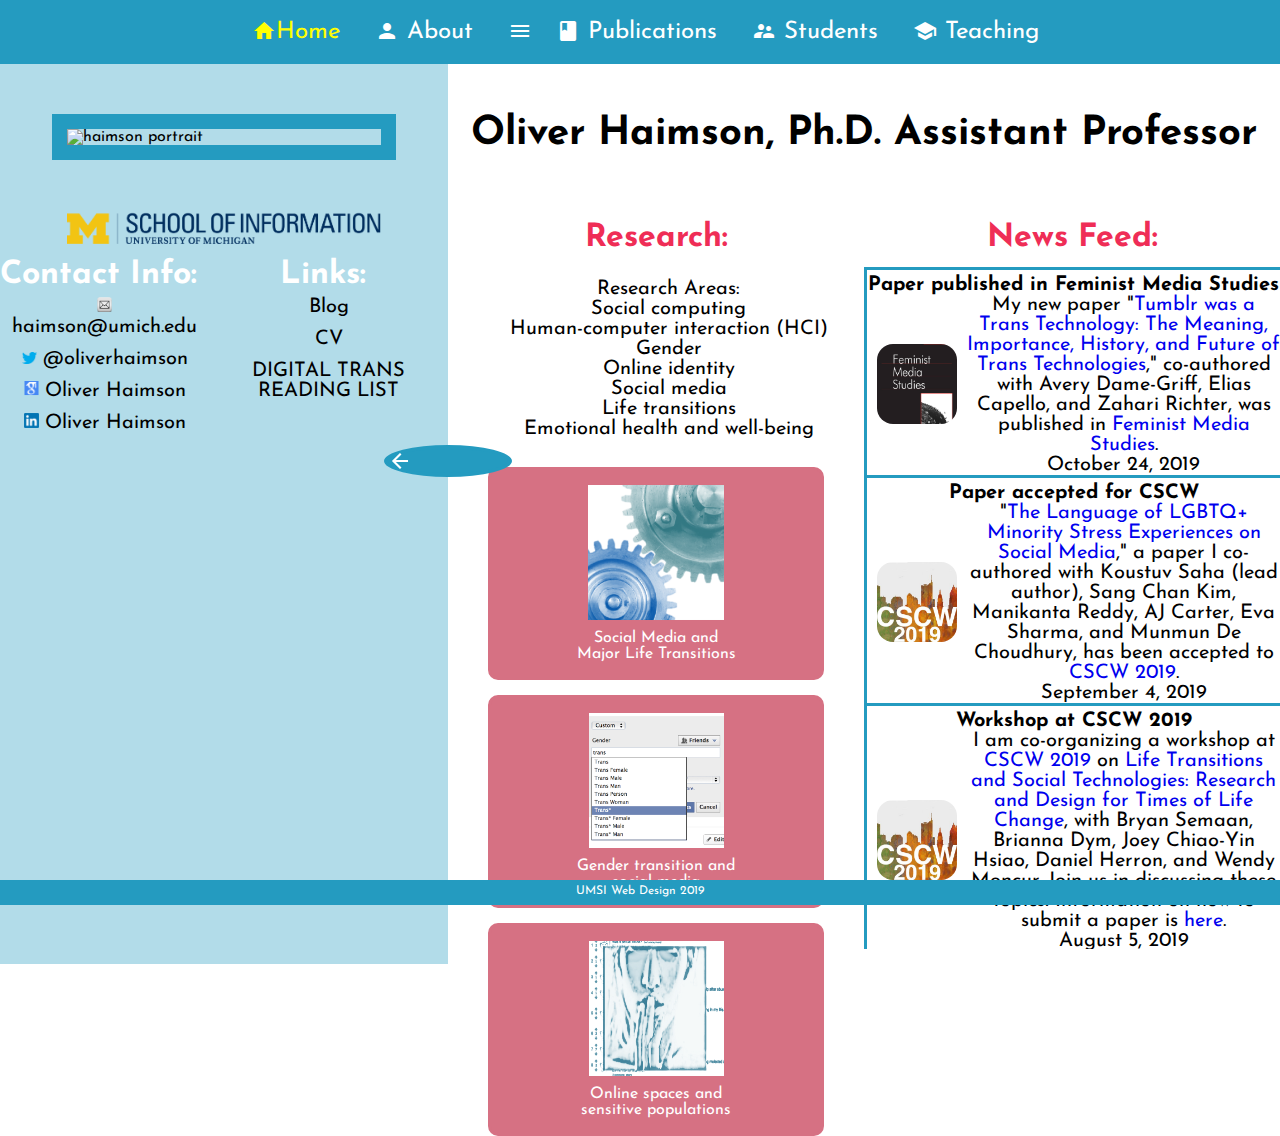
==== index.html @ fe62e7f4 "Added two pages" ====
<!DOCTYPE html>
<html lang="en" dir="ltr">
  <head>
    <meta charset="utf-8">
    <meta name="viewport" content="width=device-width, initial-scale=1.0">
    <link rel="stylesheet" type="text/css" href="css/html5reset.css">
	<link rel="stylesheet" type="text/css" href="css/style.css">
	<link rel="stylesheet" href="https://cdnjs.cloudflare.com/ajax/libs/font-awesome/4.7.0/css/font-awesome.min.css">
	<link href="https://fonts.googleapis.com/css?family=Josefin+Sans&display=swap" rel="stylesheet">
	<link href="https://fonts.googleapis.com/icon?family=Material+Icons" rel="stylesheet">
	<script src="https://ajax.googleapis.com/ajax/libs/jquery/3.4.1/jquery.min.js"></script>
	<script src="https://kit.fontawesome.com/a34c8d7423.js" crossorigin="anonymous"></script>

    <title>Oliver Haimson</title>
  </head>
  <body>
<header>
    <div class="skip"><a href="index.html">Skip to Main Content</a></div>
	
		
	<div class="nav" role="navigation" id="nav">
		<a href="#home" class="active">Oliver Haimson</a>	
		<div class="myLinks" id="links">
          <a id="navhome" href="index.html" style="color:yellow"><i class="material-icons">home</i>Home</a>
          <a id="navabout" href="about.html" ><i class="material-icons">person</i> About</a>
          <a id="navproj" href="publications.html" ><i class="material-icons">menu_book</i> Publications</a>
          <a id="navcont" href="students.html"><i class="material-icons">supervisor_account</i> Students</a>
		  <a id="navteach" href="teaching.html"><i class="material-icons">school</i> Teaching</a>
		</div>
		  <a href="javascript:void(0);" class="icon" onclick="myFunc()">
			<i class="fa fa-bars"></i>
		  </a>
	</div>
	</header>
	<div class="container">
	<a href="javascript:myFunction();"> <i id="arrow" class="material-icons">arrow_back_ios</i></a>
	<div id="side" class="side">
	
	<img   class="haimson" src="images/haimson.jpg" alt="haimson portrait">
	<img   class="umsi" src="images/SI.png" alt="UMSI logo">
	<div class="side-flex">
	<div class="links">
	<h2 class="h2-contact">Contact Info:</h2>
	<a href="mailto:haimson@umich.edu"><img alt="Oliver's Email Address"  src="images/email.png"> haimson@umich.edu</a>
	<a href="https://twitter.com/oliverhaimson"><img alt="Link to Oliver's Twitter Page"  src="images/twitter.png" > @oliverhaimson</a>
	<a href="https://scholar.google.com/citations?user=-5n02zEAAAAJ&hl=en&oi=ao"><img alt="Oliver's publications"  src="images/scholar.png"> Oliver Haimson</a>
	<a href="http://www.linkedin.com/pub/oliver-haimson/47/159/6ab"><img alt="Link to Oliver's Linkedin"  src="images/linkedin.png" > Oliver Haimson</a>
	</div>
	
	<div class="links">
	<h2 class="h2-contact">Links:</h2>
	<a href="https://medium.com/@haimson">Blog</a>
	<a href="http://oliverhaimson.com/PDFs/HaimsonCV.pdf">CV</a>
	<a href="http://oliverhaimson.com/digitaltrans.html">DIGITAL TRANS READING LIST</a>
	</div>
	</div>
	</div>
	
	<div id="main" class="main">
	<h1>Oliver Haimson, Ph.D. Assistant Professor</h1>
	<div class="flex-cont">
	<div class="research">
	<h2 class="rn">Research:</h2>
	<ul>
		<li>Research Areas: </li>
		<li>Social computing </li>
		<li>Human-computer interaction (HCI)</li>
		<li>Gender </li>
		<li>Online identity</li>
		<li>Social media</li>
		<li>Life transitions</li>
		<li>Emotional health and well-being</li>
	</ul>
	<a href="lifetransitions.html">
	<div class="ra-card">
	<p>Social Media and Major Life Transitions</p>
	<img alt="Transitions Machinery"  src="images/transitionmachinery.png">
	</div></a>
	<a href="trans.html">
	<div class="ra-card">
	<p>Gender transition and social media</p>
	<img alt="Gender Transition"  src="images/transthumb.png">
	</div></a>
	<a href="onlinespaces.html">
	<div class="ra-card">
	<p>Online spaces and sensitive populations</p>
	<img alt="Online spaces and sensitive populations"  src="images/onlinespacessensitivepopulations.png">
	</div></a>
	</div>
	<div class="news">
	<h2 class="rn">News Feed:</h2>
	<div class="newslist">
	
				<h4>Paper published in Feminist Media Studies</h4>
				<div class="textdiv">
				<table><tbody><tr><td ><a href="https://www.tandfonline.com/doi/full/10.1080/14680777.2019.1678505" target="_blank"><img alt="Tumblr Publication"  src="images/FMS.png" style="width:80px; margin-right:10px; margin-top:4px;"></a></td><td > 
				My new paper "<a href="https://www.tandfonline.com/doi/full/10.1080/14680777.2019.1678505" target="_blank">Tumblr was a Trans Technology: The Meaning, Importance, History, and Future of Trans Technologies</a>," 
				co-authored with Avery Dame-Griff, Elias Capello, and Zahari Richter, was published 
				in <a href="https://www.tandfonline.com/toc/rfms20/current" target="_blank">Feminist Media Studies</a>.	
				
				<div class="dateText">October 24, 2019</div> 
				</td></tr></tbody></table>
				</div>
				
				
				<h4>Paper accepted for CSCW</h4>
				<div class="textdiv">
				<table><tbody><tr><td ><a href="http://koustuv.com/papers/CSCW19_MinorityStress.pdf"><img alt="Minority Stress Publication"  src="images/CSCW19.jpg" style="width:80px; margin-right:10px; margin-top:4px;"></a></td><td > 
				"<a href="http://koustuv.com/papers/CSCW19_MinorityStress.pdf" target="blank">The Language of LGBTQ+ Minority Stress Experiences on Social Media</a>," 
				a paper I co-authored with Koustuv Saha (lead author), Sang Chan Kim, Manikanta Reddy, AJ Carter, 
				Eva Sharma, and Munmun De Choudhury, has been accepted to <a href="http://cscw.acm.org/2019/">
				CSCW 2019</a>.
				
				<div class="dateText">September 4, 2019</div> 
				</td></tr></tbody></table>
				</div>
				
				
				<h4>Workshop at CSCW 2019</h4>
				<div class="textdiv">
				<table><tbody><tr><td ><a href="https://www.socialtransitiontech.com/"><img alt="Social Transitions paper"  src="images/CSCW19.jpg" style="width:80px; margin-right:10px; margin-top:4px;"></a></td><td > 
				I am co-organizing a workshop at <a href="http://cscw.acm.org/2019/">
				CSCW 2019</a> on <a href="https://www.socialtransitiontech.com/">
				Life Transitions and Social Technologies: Research and Design for Times of Life Change</a>, with 
				Bryan Semaan, Brianna Dym, Joey Chiao-Yin Hsiao, Daniel Herron, and Wendy Moncur. Join us in discussing 
				these topics! Information on how to submit a paper is <a href="https://www.socialtransitiontech.com/" target="_blank">here</a>. 
				
				<div class="dateText">August 5, 2019</div> 
				</td></tr></tbody></table>
				</div>
				
				
				<h4>Article in Interactions Magazine</h4>
				<div class="textdiv">
				<table><tbody><tr><td ><a href="https://interactions.acm.org/archive/view/july-august-2019/how-to-do-better-with-gender-on-surveys" target="_blank"><img alt="alttext"  src="images/interactions.png" style="width:80px; margin-right:10px; margin-top:4px;"></a></td><td > 
				I have a forum article in the new issue of  
				<a href="https://interactions.acm.org/archive/toc/july-august-2019" target="_blank">ACM Interactions
				Magazine</a>, titled 
				"<a href="https://interactions.acm.org/archive/view/july-august-2019/how-to-do-better-with-gender-on-surveys" target="_blank">How
				to Do Better with Gender on Surveys: A Guide for HCI Researchers</a>," co-authored 
				with Katta Spiel (lead author) and Danielle Lottridge.
				
				<div class="dateText">July 9, 2019</div> 
				</td></tr></tbody></table>
				</div>
				
				
				<h4>Quoted in WIRED article</h4>
				<div class="textdiv">
				<table><tbody><tr><td ><a href="https://www.wired.com/story/lgbtq-mental-health-digital-outreach/" target="_blank"><img alt="Mental Health Digital Outreach"  src="images/WIRED.png" style="width:80px; margin-right:10px; margin-top:4px;"></a></td><td >
				I was recently quoted in WIRED's story "<a href="https://www.wired.com/story/lgbtq-mental-health-digital-outreach/" target="_blank">LGBTQ+ Youth Prefer to Seek Mental Health Help Digitally</a>" by
				Emily Dreyfuss.
				
				<div class="dateText">June 29, 2019</div> 
				</td></tr></tbody></table>
				</div>
				
				
				<h4>Essay on pronoun sharing and disclosure</h4>
				<div class="textdiv">
				<table><tbody><tr><td ><a href="https://medium.com/national-center-for-institutional-diversity/making-space-for-them-her-him-and-prefer-not-to-disclose-in-group-settings-why-1deb8c3d6b86" target="_blank"><img alt="alttext"  src="images/NCID.jpg" style="width:80px; margin-right:10px; margin-top:4px;"></a></td><td >
				Lee Airton and I wrote an essay
				titled "<a href="https://medium.com/national-center-for-institutional-diversity/making-space-for-them-her-him-and-prefer-not-to-disclose-in-group-settings-why-1deb8c3d6b86" target="_blank">Making 
				Space for Them, Her, Him, and ‘Prefer not to Disclose’ in Group Settings: Why 
				Pronoun-Sharing is Important but Must Remain Optional</a>"
				for the <a href="https://lsa.umich.edu/ncid" target="_blank">National Center for Institutional Diversity (NCID)</a>'s <a href="https://medium.com/national-center-for-institutional-diversity/nonbinary-identities-and-individuals-in-research-community-and-the-academy-e2b8a3f23684" target="_blank">blog 
				series on Nonbinary Identities and Individuals in Research, Community, and the Academy</a>.
				
				<div class="dateText">June 29, 2019</div> 
				</td></tr></tbody></table>
				</div>
				
				
				<h4>HCI Guidelines for Gender Equity and Inclusivity now online</h4>
				<div class="textdiv">
				<table><tbody><tr><td ><a href="https://www.morgan-klaus.com/sigchi-gender-guidelines" target="_blank"><img alt="Morgan Klaus website"  src="images/guidelines.png" style="width:80px; margin-right:10px; margin-top:4px;"></a></td><td > 
				I was part of a team of researchers, led by Morgan Klaus Scheuerman, 
				who recently released a set of <a href="https://www.morgan-klaus.com/sigchi-gender-guidelines" target="_blank">HCI 
				Guidelines for Gender Equity and Inclusivity</a>. We hope that this will be a helpful
				tool for researchers and writers who want to be respectful and inclusive about gender,
				but don't know how.
				
				<div class="dateText">June 3, 2019</div> 
				</td></tr></tbody></table>
				</div>
				
				
				<h4>Paper accepted for JAMIA</h4>
				<div class="textdiv">
				<table><tbody><tr><td ><a href="https://academic.oup.com/jamia/article-abstract/26/8-9/749/5497782" target="_blank"><img alt="Mapping Gender Transition Paper"  src="images/JAMIA.png" style="width:80px; margin-right:10px; margin-top:4px;"></a></td><td > 
				I'm very excited that my paper "<a href="https://academic.oup.com/jamia/article-abstract/26/8-9/749/5497782" target="_blank">Mapping Gender Transition Sentiment Patterns via 
				Social Media Data: Toward Decreasing Transgender Mental Health Disparities</a>" was 
				accepted for publication in the <a href="https://academic.oup.com/jamia" target="_blank">Journal of the American Medical Informatics Association (JAMIA)</a>,
				as part of the forthcoming special issue on "Health Informatics and Health Equity:
				Improving Our Reach and Impact."	
				
				<div class="dateText">April 19, 2019</div> 
				</td></tr></tbody></table>
				</div>
				
				
				<h4>Grant funding received from Institute for Research on Women &amp; Gender</h4>
				<div class="textdiv">
				<table><tbody><tr><td ><img alt="IRWG Michigan logo"  src="images/IRWG.jpg" style="width:80px; margin-right:10px; margin-top:4px;"></td><td >
				I received an <a href="https://irwg.umich.edu/" target="_blank">Institute for Research on Women and Gender</a>
				Transgender Health and Empowerment Seed Grant for my proposal 
				"Researching and Improving New Online Spaces to Support Transgender Wellbeing." This research will be
				conducted with community partner Briar Baron and trans time.
				
				<div class="dateText">April 19, 2019</div> 
				</td></tr></tbody></table>
				</div>
				
				
				<h4>Work-in-progress paper accepted for DIS</h4>
				<div class="textdiv">
				<table><tbody><tr><td ><img alt="DIS19 logo"  src="images/DIS19.png" style="width:80px; margin-right:10px; margin-top:4px;"></td><td > 
				"<a href="https://dl.acm.org/citation.cfm?id=3323898" target="_blank">Designing Technology to Support Safety for Transgender Women &amp; Non-Binary People of Color</a>," a work-in-progress paper 
				I co-authored with Denny Starks (lead author) and Tawanna Dillahunt, has been 
				accepted for <a href="https://dis2019.com/" target="_blank">DIS 2019</a>.
				
				<div class="dateText">April 19, 2019</div> 
				</td></tr></tbody></table>
				</div>
				
				
				<h4>Grant funding received from National Center for Institutional Diversity</h4>
				<div class="textdiv">
				<table><tbody><tr><td ><img alt="NCID Michiga logo"  src="images/NCID.jpg" style="width:80px; margin-right:10px; margin-top:4px;"></td><td >
				I received a <a href="https://lsa.umich.edu/ncid" target="_blank">National Center for Institutional Diversity</a>
				Grant to Support Research and Scholarship for Social Change for my proposal 
				"Major Life Events and Social Media in Contemporary Society: 
				Understanding Social Readjustment for Marginalized Populations." This research will be
				conducted with co-PI Nicole Ellison and undergraduate research assistants AJ Carter, 
				Shanley Corvite, Alexxus Lige, and Brookelyn Wheeler.
				
				<div class="dateText">March 7, 2019</div> 
				</td></tr></tbody></table>
				</div>
				
				
				<h4>TOCHI paper will be presented at CHI 2019</h4>
				<div class="textdiv">
				<table><tbody><tr><td ><img alt="CHI19 logo"  src="images/CHI19.png" style="width:80px; margin-right:10px; margin-top:4px;"></td><td > 
				"<a href="https://dl.acm.org/citation.cfm?id=3234942" target="blank">Social Support, Reciprocity, and Anonymity in Responses to Sexual Abuse Disclosures 
				on Social Media</a>," a <a href="https://tochi.acm.org/" target="_blank">TOCHI</a>
				paper I co-authored with Nazanin Andalibi (lead author), Munmun De
				Choudhury, and Andrea Forte, will be presented at <a href="https://chi2019.acm.org/" target="_blank">CHI 2019</a>
				by Nazanin Andalibi.
				
				<div class="dateText">March 7, 2019</div> 
				</td></tr></tbody></table>
				</div>
				
				
				<h4>Workshop paper accepted for CHI 2019</h4>
				<div class="textdiv">
				<table><tbody><tr><td ><img alt="CHI19 logo"  src="images/CHI19.png" style="width:80px; margin-right:10px; margin-top:4px;"></td><td > 
				My workshop paper titled "Gender Inclusivity at SIGCHI" has been accepted for the 
				<a href="https://chinclusive.glitch.me/" target="_blank">CHInclusion workshop</a> at 
				<a href="https://chi2019.acm.org/" target="_blank">CHI 2019</a>.
				
				<div class="dateText">March 7, 2019</div> 
				</td></tr></tbody></table>
				</div>
				
				
				<h4>Accepted tenure track position at University of Michigan!</h4>
				<div class="textdiv">
				<table><tbody><tr><td ><a href="images/defense.jpg" target="_blank"><img alt="University of Michigan logo"  src="images/UM.png" style="width:80px; margin-right:10px; margin-top:4px;"></a></td><td > 
				I am excited to be remaining at <a href="https://www.si.umich.edu/" target="_blank">University of Michigan 
				School of Information</a> and will be starting as a tenure-track Assistant Professor
				in September 2019!
				
				<div class="dateText">February 21, 2019</div> 
				</td></tr></tbody></table>
				</div>
				
				
				<h4>ICA panel accepted</h4>
				<div class="textdiv">
				<table><tbody><tr><td ><img alt="Washington ICA"  src="images/ICA.png" style="width:80px; margin-right:10px; margin-top:4px;"></td><td > 
				I will be presenting a paper called "Challenging 'Getting Better' Media Narratives 
				with Intersectional Transgender Lived Experiences" as part of an accepted panel at 
				the <a href="https://www.icahdq.org/page/2019Conference" target="_blank">2019
				International Communication Association (ICA) Conference</a> called “Rethinking (and 
				Retheorizing) Transgender Media Representation,” organized by Thomas J Billard. 
				
				<div class="dateText">February 21, 2019</div> 
				</td></tr></tbody></table>
				</div>
				
				
				<h4>Short paper published in ASIST Proceedings</h4>
				<div class="textdiv">
				<table><tbody><tr><td ><img alt="ASIST logo"  src="images/ASIST.png" style="width:80px; margin-right:10px; margin-top:4px;"></td><td > 
				"<a href="https://onlinelibrary.wiley.com/doi/abs/10.1002/pra2.2018.14505501133" target="blank">Helpful Information 
				to Whom? An Intersectional Critique of the ‘It Gets Better Project'</a>," a short paper 
				I co-authored with Blake Hawkins (lead author) and Nazanin Andalibi, has been 
				published in <a href="https://onlinelibrary.wiley.com/journal/23739231" target="_blank">Proceedings of the 
				Association for Information Science and Technology (ASIST)</a>.
				
				<div class="dateText">February 21, 2019</div> 
				</td></tr></tbody></table>
				</div>
				
				
				<h4>Grant funding received from University of Michigan's M-Cubed Program</h4>
				<div class="textdiv">
				<table><tbody><tr><td ><img alt="Mcubed logo"  src="images/mcubed.png" style="width:80px; margin-right:10px; margin-top:4px;"></td><td >
				Along with collaborators <a href="https://shannakattari.wordpress.com/" target="_blank">Shanna Kattari</a>
				from UM's School of Social Work and <a href="https://sph.umich.edu/faculty-profiles/gamarel-kristi.html" target="_blank">Kristi Gamarel</a>
				from UM's School of Public Health, I received a research grant from U-M's <a href="https://mcubed.umich.edu/" target="_blank">M-Cubed</a>
				program for the project "Paging Dr. YouTube: Exploring How Trans/Nonbinary 
				Individuals Use Technology &amp; Social Media to Access Trans Health Information."
				
				<div class="dateText">December 9, 2018</div> 
				</td></tr></tbody></table>
				</div>
				
				
				<h4>Research featured in Atlantic article</h4>
				<div class="textdiv">
				<table><tbody><tr><td ><img alt="Atlantic logo"  src="images/atlantic.png" style="width:80px; margin-right:10px; margin-top:4px;"></td><td >
				My research was recently featured in The Atlantic's story "<a href="https://www.theatlantic.com/technology/archive/2018/12/tumblr-adult-content-porn/577471/" target="_blank">What 
				Tumblr's Porn Ban Really Means</a>" by Steven W. Thrasher.
				
				<div class="dateText">December 7, 2018</div> 
				</td></tr></tbody></table>
				</div>
				
				
				<h4>CSCW 2018 Best Paper Honorable Mention!</h4>
				<div class="textdiv">
				<table><tbody><tr><td ><img alt="CSCW 2018 logo"  src="images/CSCW18.jpg" style="width:80px; margin-right:10px; margin-top:4px;"></td><td >
				My paper "<a href="PDFs/HaimsonSocialTransitionMachinery.pdf" target="_blank">Social Media
				as Social Transition Machinery</a>" received a 
				Best Paper Honorable Mention award at 
				<a href="http://cscw.acm.org/2018/" target="_blank">CSCW 2018</a>! 
				
				<div class="dateText">October 12, 2018</div> 
				</td></tr></tbody></table>
				</div>
				
				
				<h4>Quoted in Mashable article</h4>
				<div class="textdiv">
				<table><tbody><tr><td ><img alt="Mashable logo"  src="images/mashable.jpg" style="width:80px; margin-right:10px; margin-top:4px;"></td><td >
				I was recently quoted in Mashable's story "<a href="https://mashable.com/2018/08/23/google-lgbtq-community-allies-help/#x11MMfQ62mq3" target="_blank">Asking 
				people to Google their questions about the LGBTQ community is appealing — but risky</a>" by
				Heather Dockray.
				
				<div class="dateText">August 27, 2018</div> 
				</td></tr></tbody></table>
				</div>
				
				
				<h4>Paper accepted for CSCW</h4>
				<div class="textdiv">
				<table><tbody><tr><td ><img alt="CSCW 18 logo"  src="images/CSCW18.jpg" style="width:80px; margin-right:10px; margin-top:4px;"></td><td > 
				I'm very excited that my first paper from my dissertation research, and my first
				solo-authored paper, was accepted for <a href="http://cscw.acm.org/2018/" target="_blank">CSCW 2018</a>! 
				The paper is titled "<a href="PDFs/HaimsonSocialTransitionMachinery.pdf" target="_blank">Social Media
				as Social Transition Machinery</a>." 
				Looking forward to sharing this work with everyone at the conference in November!
				
				<div class="dateText">August 13, 2018</div> 
				</td></tr></tbody></table>
				</div>
				
				
				<h4>Paper accepted for TOCHI</h4>
				<div class="textdiv">
				<table><tbody><tr><td ><img alt="alttext"  src="images/tochi.jpeg" style="width:80px; margin-right:10px; margin-top:4px;"></td><td > 
				"<a href="https://dl.acm.org/citation.cfm?id=3234942" target="blank">Social Support, Reciprocity, and Anonymity in Responses to Sexual Abuse Disclosures 
				on Social Media</a>," a paper I co-authored with Nazanin Andalibi (lead author), Munmun De
				Choudhury, and Andrea Forte, has been accepted to <a href="https://tochi.acm.org/" target="_blank">ACM 
				Transactions on Computer-Human Interaction (TOCHI)</a>!
				
				<div class="dateText">July 5, 2018</div> 
				</td></tr></tbody></table>
				</div>
				
				
				<h4>Piece published in First Monday</h4>
				<div class="textdiv">
				<table><tbody><tr><td ><img alt="colorful Q image"  src="images/QIS.jpeg" style="width:80px; margin-right:10px; margin-top:4px;"></td><td > 
				My piece "Trans identity and digital spaces" is published as part of 
				"<a href="http://firstmonday.org/ojs/index.php/fm/article/view/9255/7458" target="_blank">A
				conversation: Queer digital media resources and research</a>," along with Mia Fischer,
				Carmen Rios, Adrienne Shaw, Mitali Thakor, Jen Jack Gieseking, and Daniel Cockayne. 		
				This is part of the First Monday <a href="http://firstmonday.org/ojs/index.php/fm/issue/view/602/showToc" target="_blank">special 
				issue on Queer Internet Studies</a>. Thanks so much to Jen Jack Gieseking, Jessa 
				Lingel, and Daniel Cockayne for their hard work putting this together!
				
				<div class="dateText">July 5, 2018</div> 
				</td></tr></tbody></table>
				</div>
				
				
				<h4>Joining University of Michigan!</h4>
				<div class="textdiv">
				<table><tbody><tr><td ><a href="images/defense.jpg" target="_blank"><img alt="U of M logo"  src="images/UM.png" style="width:80px; margin-right:10px; margin-top:4px;"></a></td><td > 
				I am excited to announce that I will be joining <a href="https://www.si.umich.edu/" target="_blank">University of Michigan's 
				School of Information</a> in Fall 2018 as a President's Postdoctoral Fellow! I'm very 
				much looking forward to being part of the amazing community of researchers at UMSI
				and starting this next phase of my academic career.  
				
				<div class="dateText">April 20, 2018</div> 
				</td></tr></tbody></table>
				</div>
				
				
				<h4>Dissertation defense!</h4>
				<div class="textdiv">
				<table><tbody><tr><td ><a href="images/defense.jpg" target="_blank"><img alt="Defense team of 4"  src="images/defense.jpg" style="width:80px; margin-right:10px; margin-top:4px;"></a></td><td > 
				I successfully defended my dissertation "<a href="https://escholarship.org/uc/item/19c235q0" target="_blank">The Social Complexities of Transgender 
				Identity Disclosure on Social Media</a>" on February 22, and have now completed my PhD! 
				Many thanks to my committee members - Gillian Hayes, Gloria Mark, Andrea Forte, and Bonnie Ruberg -
				for all of their support and feedback throughout the years. 
				
				<div class="dateText">February 27, 2018</div> 
				</td></tr></tbody></table>
				</div>
				
				
				<h4>Workshop papers accepted for CHI 2018</h4>
				<div class="textdiv">
				<table><tbody><tr><td ><img alt="CHI 2018 logo"  src="images/CHI18.png" style="width:80px; margin-right:10px; margin-top:4px;"></td><td > 
				I have two workshop papers accepted for <a href="https://chi2018.acm.org/" target="_blank">CHI 2018</a>,
				both led by <a href="https://blakehawkins.org" target="_blank">Blake Hawkins</a>: 
				"<a href="http://mentalhealth.media.mit.edu/wp-content/uploads/sites/46/2018/04/CMH2018_paper_32.pdf" target="_blank">It Gets Better, But it Takes More Than a YouTube Video: Reconsidering Online Mental Health Campaigns</a>," 
				co-authored with Nazanin Andalibi, has been accepted for the 
				<a href="http://mentalhealth.media.mit.edu/" target="_blank">CHI 2018 Symposium on Computing and Mental Health</a>,
				and "Creating Online Places of Care: The Experiences of Transgender People Using
				Tumblr to Maintain Positive Mental Health" has been accepted for the 
				<a href="https://d4sw.wordpress.com/" target="_blank">CHI 2018 Design for Sexual Wellbeing</a>
				workshop. 
				
				<div class="dateText">February 27, 2018</div> 
				</td></tr></tbody></table>
				</div>
				
				
				<h4>James Harvey Scholar Award</h4>
				<div class="textdiv">
				<table><tbody><tr><td ><img alt="UCI logo"  src="images/UCI.jpeg" style="width:80px; margin-right:10px; margin-top:4px;"></td><td >
				I am extremely honored to receive the 2018 James Harvey Scholar Award, for graduate
				research on LGBTQ topics!
				
				<div class="dateText">January 19, 2018</div> 
				</td></tr></tbody></table>
				</div>
				
				
				<h4><a href="digitaltrans.html" target="_blank">Digital trans reading list!</a></h4>
				<div class="textdiv">
				<table><tbody><tr><td ><img alt="Machinery logo"  src="images/transitionmachinery.png" style="width:80px; margin-right:10px; margin-top:4px;"></td><td > 
				In the past few years as I’ve been working on my PhD research about gender transition 
				and social media, I have compiled a list of all of the published research I have 
				come across about transgender people and digital technology, digital and social media, 
				and the Internet. <a href="digitaltrans.html" target="_blank">The list is available here</a> 
				and is sortable by author, year, title, item type, or publication venue. I wanted to 
				share my list so that it can be a resource for scholars who are also studying these 
				topics, or who may want to start doing research in this area!
				
				<div class="dateText">January 2, 2018</div> 
				</td></tr></tbody></table>
				</div>
				
				
				<h4>Feature article in XRDS Magazine</h4>
				<div class="textdiv">
				<table><tbody><tr><td ><img alt="alttext"  src="images/xrds.png" style="width:80px; margin-right:10px; margin-top:4px;"></td><td > 
				I have a feature article in the new issue of  
				<a href="http://xrds.acm.org/current-issue.cfm" target="_blank">XRDS: 
				Crossroads, The ACM Magazine for Students</a>, titled 
				"<a href="https://dl.acm.org/citation.cfm?id=3155118&amp;CFID=1020345247&amp;CFTOKEN=45872218" target="_blank">Digital
				and Physical Barriers to Changing Identities</a>."
				
				<div class="dateText">January 2, 2018</div> 
				</td></tr></tbody></table>
				</div>
				
				
				<h4>Paper accepted for Gender &amp; IT 2018</h4>
				<div class="textdiv">
				<table><tbody><tr><td ><img alt="Logo with two red hands"  src="images/GenderIT.png" style="width:80px; margin-right:10px; margin-top:4px;"></td><td > 
				A paper I co-authored with Blake Hawkins is accepted 
				for <a href="http://www.gender-wissen-informatik.com/Conference" target="_blank">Gender &amp; IT 2018</a>, titled 
				"<a href="http://delivery.acm.org/10.1145/3200000/3196853/p75-hawkins.pdf" target="_blank">Building an Online Community of Care: Tumblr Use by Transgender Individuals</a>." 
				
				<div class="dateText">January 2, 2018</div> 
				</td></tr></tbody></table>
				</div>
				
				
				<h4>Paper accepted for CHI 2018</h4>
				<div class="textdiv">
				<table><tbody><tr><td ><img alt="CHI 2018 logo"  src="images/CHI18.png" style="width:80px; margin-right:10px; margin-top:4px;"></td><td > 
				A paper I co-authored with collaborators from Yahoo! and Princeton is accepted 
				for <a href="https://chi2018.acm.org/" target="_blank">CHI 2018</a>, titled 
				"<a href="/PDFs/JaroszewskiGenderfluidOrAttack.pdf" target="_blank">'Genderfluid'
				or 'Attack Helicopter': Responsible HCI Research Practice with Non-Binary Gender Variation 
				in Online Communities.</a>" The paper is led by Samantha Jaroszewski and co-authored with Danielle 
				Lottridge and Katie Quehl.
				
				<div class="dateText">December 15, 2017</div> 
				</td></tr></tbody></table>
				</div>
				
				
				<h4>Paper published in TACCESS</h4>
				<div class="textdiv">
				<table><tbody><tr><td ><img alt="ACM Transitions logo"  src="images/TACCESS.png" style="width:80px; margin-right:10px; margin-top:4px;"></td><td > 
				I collaborated on a paper with Mark Baldwin, Gillian Hayes, Jennifer Mankoff, and 
				Scott Hudson, titled "<a href="http://dl.acm.org/citation.cfm?id=3075222" target="_blank">The Tangible Desktop: A Multimodal Approach to Nonvisual
				Computing</a>," which is now published in <a href="http://www.rit.edu/gccis/taccess/index.html" target="_blank">
				ACM Transactions on Accessible Computing</a>.
				
				<div class="dateText">August 16, 2017</div> 
				</td></tr></tbody></table>
				</div>
				
				
				<h4>Gender &amp; IT 2018 program committee</h4>
				<div class="textdiv">
				<table><tbody><tr><td ><img alt="blue cut up logo"  src="images/GenderIT.png" style="width:80px; margin-right:10px; margin-top:4px;"></td><td > 
				I am serving on the program committee for <a href="http://www.gender-wissen-informatik.com/Conference" target="_blank">Gender &amp; IT 2018</a>. 
				 Consider <a href="http://www.gender-wissen-informatik.com/Conference" target="_blank">submitting a paper</a>! 
				 The deadline is October 31, and accepted papers will be published in the ACM Digital 
				 Library.
				 
				<div class="dateText">July 21, 2017</div> 
				</td></tr></tbody></table>
				</div>
				
						 
				<h4>Paper accepted for New Media &amp; Society</h4>
				<div class="textdiv">
				<table><tbody><tr><td ><img alt="new media and society logo"  src="images/NMS.jpg" style="width:80px; margin-right:10px; margin-top:4px;"></td><td > 
				"<a href="http://journals.sagepub.com/doi/full/10.1177/1461444817711402" target="_blank">Relationship Breakup Disclosures and Media Ideologies on Facebook</a>," 
				a paper I co-authored with Nazanin Andalibi, Munmun De Choudhury, and Gillian Hayes, 
				has been accepted for publication in <a href="https://us.sagepub.com/en-us/nam/journal/new-media-society" target="_blank">New Media &amp; Society</a>.
				
				<div class="dateText">May 1, 2017</div> 
				</td></tr></tbody></table>
				</div>
				
				 
				<h4>Paper accepted for ICWSM 2017</h4>
				<div class="textdiv">
				<table><tbody><tr><td ><img alt="ICWSM logo"  src="images/ICWSM.jpeg" style="width:80px; margin-right:10px; margin-top:4px;"></td><td > 
				I had a paper accepted for <a href="http://icwsm.org/2017/" target="_blank">ICWSM 2017</a>, 
				titled "<a href="http://www.oliverhaimson.com/PDFs/HaimsonChangesSocialMediaAffect.pdf" target="_blank">Changes 
				in Social Media Affect, Disclosure, and Sociality for a Sample of Transgender Americans 
				in 2016’s Political Climate</a>," co-authored with Gillian Hayes. 
				
				<div class="dateText">April 7, 2017</div> 
				</td></tr></tbody></table>
				</div>
				
		
				<h4>Queer Internet Studies Symposium 2 Video</h4>
				<div class="textdiv">
				<table><tbody><tr><td ><img alt="quer internet studies symposium logo"  src="images/QIS2.jpg" style="width:80px; margin-right:10px; margin-top:4px;"></td><td >
				I was excited to be a part of the 2017 <a href="http://jgieseking.org/qis2/" target="_blank">Queer 
				Internet Studies Symposium (QIS2)</a> this February at University of Pennsylvania, giving 
				a talk on "Trans Identity and Digital Spaces" as part of the Queer Digital Media 
				Resources and Research panel. <a href="http://jgieseking.org/qis2/reflections-after-qis2/after-qis2/" target="_blank">Reflections</a>
				on and <a href="https://www.youtube.com/watch?v=ZoZLH-bIySQ" target="_blank">videos 
				from the event (including my talk)</a> are now online. 
				
				<div class="dateText">April 7, 2017</div> 
				</td></tr></tbody></table>
				</div>
				
				
				<h4>Research featured in article on using data analytics for fire prevention</h4>
				<div class="textdiv">
				<table><tbody><tr><td ><img alt="Data Smart logo"  src="images/datasmartcity.png" style="width:80px; margin-right:10px; margin-top:4px;"></td><td >
				My team's <a href="http://dssg-atl.io/" target="_blank">Data Science for Social Good</a>
				research was featured in a new article on <a href="http://datasmart.ash.harvard.edu/" target="_blank">Data-Smart City Solutions</a>:
				"<a href="http://datasmart.ash.harvard.edu/news/article/can-algorithms-predict-house-fires-990" target="_blank">Can
				Algorithms Predict House Fires?</a>" by Jonathan Jay.
				
				<div class="dateText">April 7, 2017</div> 
				</td></tr></tbody></table>
				</div>
				
						
				<h4>Workshop paper accepted for iConference 2017</h4>
				<div class="textdiv">
				<table><tbody><tr><td ><img alt="logo or Iconference 2017"  src="images/iConf17.jpeg" style="width:80px; margin-right:10px; margin-top:4px;"></td><td > 
				I have a workshop paper accepted for <a href="http://ischools.org/the-iconference/" target="_blank">iConference 2017</a>: 
				"<a href="PDFs/HaimsonOpportunitiesChallenges.pdf" target="_blank">Opportunities 
				and Challenges for Transgender People in Digital Spaces</a>" has been accepted for the 
				<a href="https://jiatinadu.com/call-for-position-papers-workshop-at-iconference-2017/" target="_blank">Vulnerable Communities in the Digital Age</a>
				workshop and I will present this work as a poster at the workshop.
				
				<div class="dateText">February 19, 2017</div> 
				</td></tr></tbody></table>
				</div>
				
		
				<h4>CHI 2017 program committee</h4>
				<div class="textdiv">
				<table><tbody><tr><td ><img alt="CHI 2017 logo"  src="images/CHI17.jpeg" style="width:80px; margin-right:10px; margin-top:4px;"></td><td > 
				I am serving on the program committee for <a href="http://chi2016.acm.org/" target="_blank">CHI 2017</a>'s
				<a href="https://chi2017.acm.org/lbw.html" target="_blank">Late Breaking Work</a>
				as an associate chair. Very excited to help with the paper reviewing process!
				
				<div class="dateText">January 19, 2017</div> 
				</td></tr></tbody></table>
				</div>
				
				
				<h4>Papers accepted for CHI 2017</h4>
				<div class="textdiv">
				<table><tbody><tr><td ><img alt="CHI 2017 logo"  src="images/CHI17.jpeg" style="width:80px; margin-right:10px; margin-top:4px;"></td><td > 
				I had two papers accepted for <a href="http://chi2016.acm.org/" target="_blank">CHI 2017</a>! 
				The first one is titled "<a href="http://www.oliverhaimson.com/PDFs/HaimsonWhatMakesLiveEventsEngaging.pdf" target="_blank">What Makes Live Events Engaging on Facebook Live, Periscope,
				and Snapchat</a>," co-authored with John Tang. The other is "<a href="PDFs/RhoClassConfessions.pdf" target="_blank">Class
				Confessions: Restorative Properties in Online Experiences of Socioeconomic Stigma</a>,"
				co-authored with Eugenia Ha Rim Rho, Nazanin Andalibi, Melissa Mazmanian, and
				Gillian Hayes. 
				
				<div class="dateText">January 19, 2017</div> 
				</td></tr></tbody></table>
				</div>
				
						
				<h4>Blog post on research ethics and visual social media content</h4>
				<div class="textdiv">
				<table><tbody><tr><td ><img alt="AHRECS logo"  src="images/AHRECS.png" style="width:80px; margin-right:10px; margin-top:4px;"></td><td >
				Nazanin Andalibi, Jessica Pater, and I wrote a blog post
				titled "<a href="https://www.ahrecs.com/uncategorized/ethical-use-visual-social-media-content-research-publications" target="_blank">Ethical 
				Use of Visual Social Media Content in Research Publications</a>"
				for the Australasian Human Research Ethics Consultancy Services (AHRECS)'s 
				<a href="https://www.ahrecs.com/blog" target="_blank">Research Ethics Monthly blog</a>.
				
				<div class="dateText">December 20, 2016</div> 
				</td></tr></tbody></table>
				</div>
				
		
				<h4>Selected for CHI Doctoral Consortium</h4>
				<div class="textdiv">
				<table><tbody><tr><td ><img alt="CHI 2017 logo"  src="images/CHI17.jpeg" style="width:80px; margin-right:10px; margin-top:4px;"></td><td > 
				I have been selected to be part of the <a href="https://chi2017.acm.org/" target="_blank">CHI 2017</a>
				Doctoral Consortium! Extremely honored to be a part of this and get feedback on my
				disseration work. 
				
				<div class="dateText">December 15, 2016</div> 
				</td></tr></tbody></table>
				</div>
				
				
				<h4>Selected for iConference Doctoral Colloquium</h4>
				<div class="textdiv">
				<table><tbody><tr><td ><img alt="Iconference 2017 logo"  src="images/iConf17.jpeg" style="width:80px; margin-right:10px; margin-top:4px;"></td><td > 
				I have been selected to be part of the <a href="http://ischools.org/the-iconference/" target="_blank">iConference 2017</a>
				Doctoral Colloquium! Excited to visit China and learn from the faculty and students
				at the DC. 
				
				<div class="dateText">December 15, 2016</div> 
				</td></tr></tbody></table>
				</div>
				
				
				<h4>Paper published in Social Media + Society</h4>
				<div class="textdiv">
				<table><tbody><tr><td ><img alt="social media + society logo"  src="images/sms.gif" style="width:80px; margin-right:10px; margin-top:4px;"></td><td > 
				"<a href="http://sms.sagepub.com/content/2/4/2056305116672486.full.pdf+html" target="_blank">Baking 
				Gender Into Social Media Design: How Platforms Shape Categories for Users and Advertisers</a>," 
				a paper I co-authored with Rena Bivens, was 
				published in the  <a href="http://sms.sagepub.com/" target="_blank">Social Media + Society</a>
				special issue on "<a href="http://sms.sagepub.com/site/Virtual_Special_Issues/Making_Digital_Cultures.xhtml" target="_blank">Making 
				Digital Cultures of Gender and Sexuality with Social Media</a>!"
				
				<div class="dateText">October 25, 2016</div> 
				</td></tr></tbody></table>
				</div>
				
				
				<h4>Dissertation proposal defense</h4>
				<div class="textdiv">
				<table><tbody><tr><td ><img alt="ICS logo"  src="images/ICS.png" style="width:80px; margin-right:10px; margin-top:4px;"></td><td > 
				I'm excited to announce that I passed my dissertation proposal defense on "The Social 
				Complexities of Transgender Identity Disclosure on Social Network Sites" on October 6! Special thanks
				to my committee members: Gillian Hayes, Gloria Mark, Bonnie Ruberg, and Andrea Forte
				(Drexel University). I'm excited to move forward into this final phase of my PhD!
				
				<div class="dateText">October 25, 2016</div> 
				</td></tr></tbody></table>
				</div>
				
				
				<h4>Workshop paper accepted for Group 2016</h4>
				<div class="textdiv">
				<table><tbody><tr><td ><img alt="Group 2016 image"  src="images/Group16.jpeg" style="width:80px; margin-right:10px; margin-top:4px;"></td><td > 
				I have a workshop paper accepted for <a href="http://oldwww.acm.org/conferences/group/conferences/group16/" target="_blank">Group 2016</a>: 
				"<a href="https://sociotechethics.files.wordpress.com/2016/10/group2016ethics_haimson.pdf" target="_blank">Ethical Obligations When Asking Research Participants to View Unpredictable Content</a>", 
				co-authored with John Tang, has been accepted for the 
				<a href="https://sociotechethics.wordpress.com/group-2016-ethics-workshop/" target="_blank">Group 2016 Ethics Workshop</a>.
				
				<div class="dateText">October 25, 2016</div> 
				</td></tr></tbody></table>
				</div>
				
				
				<h4>KDD 2016 Best Student Paper Runner Up!</h4>
				<div class="textdiv">
				<table><tbody><tr><td ><img alt="KDD 2016 logo with rocket"  src="images/KDD.png" style="width:80px; margin-right:10px; margin-top:4px;"></td><td >
				Our paper "<a href="http://www.kdd.org/kdd2016/papers/files/adf0511-madaioA.pdf" target="_blank">Firebird: 
				Predicting Fire Risk and Prioritizing Fire Inspections in Atlanta</a>," received a 
				Best Student Paper Runner Up (Applied Data Science Track) award at 
				<a href="http://www.kdd.org/kdd2016/" target="_blank">2016 ACM SIGKDD Conference on 
				Knowledge Discovery and Data Mining</a>! 
				
				<div class="dateText">September 12, 2016</div> 
				</td></tr></tbody></table>
				</div>
				
				
				<h4>Paper published in First Monday</h4>
				<div class="textdiv">
				<table><tbody><tr><td ><img alt="image with shattered glass"  src="images/FirstMonday.png" style="width:80px; margin-right:10px; margin-top:4px;"></td><td > 
				"<a href="http://journals.uic.edu/ojs/index.php/fm/article/view/6791" target="_blank">Constructing
				and enforcing 'authentic' identity online: Facebook, real names, and
				non-normative identities</a>," a paper I co-authored with Anna Lauren Hoffmann, was 
				published in the  <a href="http://firstmonday.org/index" target="_blank">First Monday</a>
				special issue on "<a href="http://firstmonday.org/ojs/index.php/fm/issue/view/482" target="_blank">A
				decade of Web 2.0 - Reflections, critical perspectives, and beyond</a>!"
				
				<div class="dateText">July 7, 2016</div> 
				</td></tr></tbody></table>
				</div>
				
				
				<h4>Workshop at NordiCHI 2016</h4>
				<div class="textdiv">
				<table><tbody><tr><td ><img alt="NordiCHI 2016 logo"  src="images/NordiCHI.jpeg" style="width:80px; margin-right:10px; margin-top:4px;"></td><td > 
				I am co-organizing a workshop for <a href="http://www.nordichi2016.org/" target="_blank">NordiCHI 
				2015</a> called <a href="https://hciandsle.wordpress.com/" target="_blank">
				HCI and Sensitive Life Experiences</a>, with Daniel Herron, Nazanin Andalibi, Wendy
				Moncur, and Elise van den Hoven. The aim of the workshop is to identify current 
				opportunities for, as well as barriers to, design of social computing systems that 
				support people during sensitive life events and transitions. Join us in discussing 
				these topics and building a framework for research and design! The submission deadline
				is August 22, 2016.
				
				<div class="dateText">July 7, 2016</div> 
				</td></tr></tbody></table>
				</div>
				
				
				<h4>Paper accepted for KDD 2016</h4>
				<div class="textdiv">
				<table><tbody><tr><td ><img alt="KDD 2016 logo"  src="images/KDD.png" style="width:80px; margin-right:10px; margin-top:4px;"></td><td > 
				"<a href="http://www.kdd.org/kdd2016/papers/files/adf0511-madaioA.pdf" target="_blank">Firebird: 
				Predicting Fire Risk and Prioritizing Fire Inspections in Atlanta</a>," a 
				paper I co-authored with Michael Madaio, Shang-Tse Chen, Wenwen Zhang, Xiang Cheng,
				Matt Hinds-Aldrich, Polo Chau, and Bistra Dilkina, was accepted for the 
				<a href="http://www.kdd.org/kdd2016/" target="_blank">2016 ACM SIGKDD Conference on 
				Knowledge Discovery and Data Mining</a>! This research was conducted during my
				<a href="http://dssg-atl.io/" target="_blank">Data Science for Social Good</a> 
				internship last summer at Georgia Tech. 
				
				<div class="dateText">July 7, 2016</div> 
				</td></tr></tbody></table>
				</div>
				
				
				<h4>Research featured in press on using data analytics for fire prevention</h4>
				<div class="textdiv">
				<table><tbody><tr><td ><img alt="man in front of fire truck"  src="images/NFPA.jpg" style="width:80px; margin-right:10px; margin-top:4px;"></td><td >
				My team's <a href="http://dssg-atl.io/" target="_blank">Data Science for Social Good</a>
				research was featured in the National Fire Protection Association Journal story 
				"<a href="http://www.nfpa.org/news-and-research/publications/nfpa-journal/2016/may-june-2016/features/embracing-analytics" target="_blank">Embracing
				Analytics: How communities around the country are utilizing data analytics to predict
				a host of risk factors and reduce fires</a>" by Jesse Roman!
				
				<div class="dateText">July 7, 2016</div> 
				</td></tr></tbody></table>
				</div>
				
				
				<h4>Internship at Microsoft Research this summer</h4>
				<div class="textdiv">
				<table><tbody><tr><td ><img alt="Microsoft research image"  src="images/MSR.jpeg" style="width:80px; margin-right:10px; margin-top:4px;"></td><td >
				I'm excited to announce that I have accepted an internship offer for summer 2016
				at <a href="http://research.microsoft.com/" target="_blank">Microsoft Research</a> in Silicon Valley! 
				I will be working with <a href="http://research.microsoft.com/en-us/people/johntang/" target="_blank">
				John Tang</a> and <a href="http://research.microsoft.com/en-us/people/ginav/" target="_blank">
				Gina Venolia</a> in the <a href="http://research.microsoft.com/en-us/groups/nexus/" target="_blank">
				Nexus Research Group</a>.
				<div class="dateText">May 4, 2016</div> 
				</td></tr></tbody></table>
				</div>
				
				
				<h4>Acceptance to Oxford Internet Institute Summer Doctoral Programme</h4>
				<div class="textdiv">
				<table><tbody><tr><td ><img alt="repeating letters of OII"  src="images/OII.png" style="width:80px; margin-right:10px; margin-top:4px;"></td><td >
				I'll be participating in the two week <a href="http://sdp.oii.ox.ac.uk/" target="_blank">Oxford Internet Institute Summer Doctoral Programme</a>
				this summer at <a href="http://www.ox.ac.uk/" target="_blank">University of Oxford</a>!
				
				<div class="dateText">May 4, 2016</div> 
				</td></tr></tbody></table>
				</div>
				
				
				<h4>Paper accepted for PLoS ONE</h4>
				<div class="textdiv">
				<table><tbody><tr><td ><img alt="Plos One logo"  src="images/plosone.png" style="width:80px; margin-right:10px; margin-top:4px;"></td><td >
				"<a href="http://journals.plos.org/plosone/article?id=10.1371%2Fjournal.pone.0152117" target="_blank">Supplementing 
				Public Health Inspection via Social Media</a>," an article that I collaborated 
				on with John Schomberg, Gillian Hayes, and Hoda Anton-Culver, was accepted for 
				publication in <a href="http://journals.plos.org/plosone/" target="_blank">
				PLoS ONE</a> Journal!
				
				<div class="dateText">March 26, 2016</div> 
				</td></tr></tbody></table>
				</div>
				
				
				<h4>Talk at Trans*Studies Conference</h4>
				<div class="textdiv">
				<table><tbody><tr><td ><img alt="black shapes on orange-ish background"  src="images/transstudies.jpg" style="width:80px; margin-right:10px; margin-top:4px;"></td><td >
				My abstract titled "Self-Presentation, Digital Footprints, and the Social 
				Complexities of Disclosure During Gender Transition on Facebook," co-authored with 
				Jed Brubaker, Lynn Dombrowski, and Gillian Hayes, was accepted for the
				<a href="https://lgbt.arizona.edu/2016-Trans-studies" target="_blank">2016 
				Trans*Studies Conference</a>! I'll be giving a 20 minute talk on this research.
				
				<div class="dateText">March 26, 2016</div> 
				</td></tr></tbody></table>
				</div>
				
				
				<h4>Submission accepted for Tapia Conference</h4>
				<div class="textdiv">
				<table><tbody><tr><td ><img alt="2016 Tapia Conference logo"  src="images/tapia.png" style="width:80px; margin-right:10px; margin-top:4px;"></td><td >
				I'll be part of a Birds-of-a-Feather session at the <a href="http://tapiaconference.org/" target="_blank">2016 ACM Richard Tapia Celebration of Diversity in Computing Conference</a>
				titled "Being Queer in Computing Environments" along with Gopinaath Kannabiran, 
				Steve Chenoweth, Kyle Overton, and Anna Lauren Hoffman!
				
				<div class="dateText">March 26, 2016</div> 
				</td></tr></tbody></table>
				</div>
				
				
				<h4>CHI 2016 Best Paper Honorable Mention!</h4>
				<div class="textdiv">
				<table><tbody><tr><td ><img alt="CHI 2016 logo"  src="images/CHI16.png" style="width:80px; margin-right:10px; margin-top:4px;"></td><td >
				I'm so excited to announce that my paper "<a href="PDFs/HaimsonDigitalFootprints.pdf" target="_blank">Digital Footprints and Changing Networks During Online Identity Transitions</a>,"
				co-authored by Jed Brubaker, Lynn Dombrowski, and Gillian Hayes, received a 
				Best Paper Honorable Mention award at 
				<a href="chi2016.acm.org" target="_blank">CHI 2016</a>! 
				
				<div class="dateText">February 10, 2016</div> 
				</td></tr></tbody></table>
				</div>
				
				
				<h4>Talk at INSNA 2016 Sunbelt Conference</h4>
				<div class="textdiv">
				<table><tbody><tr><td ><img alt="INSNA conference logo"  src="images/sunbelt.png" style="width:80px; margin-right:10px; margin-top:4px;"></td><td > 
				My abstract titled "Intersections and Separations in Gender and Race-Focused Social 
				Media Movements," co-authored with Jürgen Pfeffer and Gillian Hayes, was accepted
				for the <a href="http://insna.org/sunbelt2016/" target="_blank">INSNA 2016 Sunbelt 
				Conference</a>! I'll be giving a 20 minute talk on this research.
				
				<div class="dateText">February 2, 2016</div> 
				</td></tr></tbody></table>
				</div>
				
				
				<h4>Workshop paper accepted for CHI 2016</h4>
				<div class="textdiv">
				<table><tbody><tr><td ><img alt="CHI 2016 logo"  src="images/CHI16.png" style="width:80px; margin-right:10px; margin-top:4px;"></td><td > 
				I have a workshop paper accepted for <a href="chi2016.acm.org" target="_blank">CHI 2016</a>: 
				"Anonymity, Pseudonymity, and Gender Categorization as Social Justice Issues in HCI", 
				co-authored with Nazanin Andalibi, has been accepted for the 
				<a href="http://depts.washington.edu/tatlab/socialjustice/" target="_blank">Exploring Social Justice, Design, and HCI</a>
				workshop!
				
				<div class="dateText">January 31, 2016</div> 
				</td></tr></tbody></table>
				</div>
				
				
				<h4>Workshop paper accepted for CSCW 2016</h4>
				<div class="textdiv">
				<table><tbody><tr><td ><img alt="CSCW 2016 logo"  src="images/CSCW16.jpeg" style="width:80px; margin-right:10px; margin-top:4px;"></td><td > 
				I have a workshop paper accepted for <a href="http://cscw.acm.org/" target="_blank">CSCW 2016</a>: 
				"Social Signaling on Facebook After Relationship Dissolution", co-authored with Nazanin
				Andalibi, has been accepted for the 
				<a href="http://courses.washington.edu/sstwks16/" target="_blank">Unpacking Social Signaling Theory for Social Computing Systems Analysis and Design</a>
				workshop!
				
				<div class="dateText">January 31, 2016</div> 
				</td></tr></tbody></table>
				</div>
				
				
				<h4>Papers accepted for CHI 2016</h4>
				<div class="textdiv">
				<table><tbody><tr><td ><img alt="CHI 2016 logo"  src="images/CHI16.png" style="width:80px; margin-right:10px; margin-top:4px;"></td><td > 
				I had two papers accepted for <a href="http://chi2016.acm.org/" target="_blank">CHI 2016</a>: 
				"<a href="PDFs/HaimsonDigitalFootprints.pdf" target="_blank">Digital Footprints and Changing Networks During Online Identity Transitions</a>" 
				(Oliver Haimson, Jed Brubaker, Lynn Dombrowski, and Gillian Hayes) and "<a href="http://media.wix.com/ugd/63b293_f970ee3febb94d27b177706639f6ed2f.pdf"  target="_blank">Understanding 
				Social Media Disclosures of Sexual Abuse Through the Lenses of Support Seeking and 
				Anonymity</a>" (Nazanin Andalibi, Oliver Haimson, Munmun De Choudhury, and Andrea Forte)! 
				It's been such a pleasure working with all of these wonderful co-authors.
				
				<div class="dateText">December 21, 2015</div> 
				</td></tr></tbody></table>
				</div>
				
				
				<h4>I'm now a PhD Candidate!</h4>
				<div class="textdiv">
				<table><tbody><tr><td ><img alt="UCIrvine logo"  src="images/ICS.png" style="width:80px; margin-right:10px; margin-top:4px;"></td><td > 
				So excited to announce that I passed my PhD advancement to candidacy yesterday, 
				and I'm now a PhD Candidate! Thanks so much to my advancement committee for all of
				their valuable feedback: Gillian Hayes (chair), Geof Bowker, Gloria Mark, Melissa
				Mazmanian, and Tom Boellstorff. 
				
				<div class="dateText">December 4, 2015</div> 
				</td></tr></tbody></table>
				</div>
				
				
				<h4>Poster accepted for iConference 2016</h4>
				<div class="textdiv">
				<table><tbody><tr><td ><img alt="iconference 2016 logo"  src="images/iConf16.png" style="width:80px; margin-right:10px; margin-top:4px;"></td><td > 
				Throughout 2014 and 2015 I had the opportunity to advise a group of undergraduate 
				students in the <a href="http://www.sis.pitt.edu/i3/about-i3/what-is-i3.html" target="_blank">i3 iSchool Inclusion Institute</a>
				program: Corrin Morgan, Aaron Noble, Erika Alexander, and Jerome Watts. I'm very 
				proud to announce that our poster, "<a href="PDFs/MorganReproHealth.pdf" target="_blank">#‎ReproHealth‬: A State-Based Investigation of Reproductive Health Rights Policy and 
				Social Media Activity</a>," was accepted to <a href="http://ischools.org/the-iconference/" target="_blank">iConference 2016</a>! 
				
				<div class="dateText">November 22, 2015</div> 
				</td></tr></tbody></table>
				</div>
				
				
				<h4>Student Volunteer co-chair for iConference 2016</h4>
				<div class="textdiv">
				<table><tbody><tr><td ><img alt="alttext"  src="images/iConf16.png" style="width:80px; margin-right:10px; margin-top:4px;"></td><td > 
				Nazanin Andalibi and I are Student Volunteer (SV) Co-Chairs for <a href="http://ischools.org/the-iconference/" target="_blank">
				iConference 2016</a>! The conference will be held March 20-23 in Philadelphia. We
				are looking for people to sign up for the SV lottery by filling out <a href="https://docs.google.com/forms/d/1RXH6wIo6fU-gcN-BFNOQiWlIFzBK_19BAEwu5kuoOQw/viewform" target="_blank">
				this online form</a> by November 30. For more information, please see the <a href="http://ischools.org/the-iconference/organizers/student-volunteers/" target="_blank">
				Call for Student Volunteers</a>. 
				
				<div class="dateText">November 6, 2015</div> 
				</td></tr></tbody></table>
				</div>
				
				
				<h4>Paper accepted for CSCW 2016</h4>
				<div class="textdiv">
				<table><tbody><tr><td ><img alt="CSCW 2016 logo"  src="images/CSCW16.jpeg" style="width:80px; margin-right:10px; margin-top:4px;"></td><td > 
				I forgot to announce this when we first found out! "<a href="PDFs/PaterHungerHurtsButStarvingWorks.pdf" target="_blank">'Hunger Hurts but Starving Works:' Characterizing the Presentation of Eating Disorders 
				Online</a>," a paper that I collaborated on with Jessica Pater, Nazanin Andalibi, and 
				Elizabeth Mynatt, was accepted for the <a href="http://cscw.acm.org/2016/" target="_blank"> 
				2016 ACM Conference on Computer-Supported Cooperative Work and Social Computing</a>! 
				
				<div class="dateText">October 16, 2015</div> 
				</td></tr></tbody></table>
				</div>
				
				
				<h4>Rob Kling Memorial Fellowship</h4>
				<div class="textdiv">
				<table><tbody><tr><td ><img alt="alttext"  src="images/ICS.png" style="width:80px; margin-right:10px; margin-top:4px;"></td><td >
				I am extremely honored to receive the UCI School of Information and Computer Science's
				Rob Kling Memorial Fellowship for 2015-2016!
				
				<div class="dateText">September 10, 2015</div> 
				</td></tr></tbody></table>
				</div>
				
						
				<h4>Paper accepted for Bloomberg Data for Good Exchange</h4>
				<div class="textdiv">
				<table><tbody><tr><td ><img alt="DSSG Atlanta logo"  src="images/DSSG.png" style="width:80px; margin-right:10px; margin-top:4px;"></td><td >
				"<a href="PDFs/MadaioIdentifyingPrioritizingFireInspections.pdf" target="_blank">Identifying and Prioritizing Fire Inspections: A Case Study of Predicting Fire 
				Risk in Atlanta</a>," a paper that I collaborated on with Michael Madaio, Wenwen Zhang,
				Xiang Cheng, Matt Hinds-Aldrich, Bistra Dilkina, and Polo Chau as part of 
				<a href="http://dssg-atl.io/" target="_blank">Data Science for Social Good Atlanta</a>, 
				was accepted for the <a href="http://www.bloomberg.com/company/d4gx/" target="_blank">
				Bloomberg Data for Good Exchange</a>! I also wrote a few blog posts over the summer
				about our project: <a href="http://dssg-atl.io/a-predictive-model-for-fire-risk-in-atlanta/" target="_blank">
				"A Predictive Model for Fire Risk in Atlanta"</a> and <a href="http://dssg-atl.io/hello-from-the-dssg-atl-fire-team/" target="_blank">
				"Hello from the DSSG-ATL Fire team!"</a>.
				
				<div class="dateText">September 10, 2015</div> 
				</td></tr></tbody></table>
				</div>
				
				
				<h4>Blog post on Revisiting the Online/Offline Binary</h4>
				<div class="textdiv">
				<table><tbody><tr><td ><img alt="vertical lines creating colors of rainbow"  src="images/onoffline.jpeg" style="width:80px; margin-right:10px; margin-top:4px;"></td><td >
				<a href="http://nazaninandalibi.net/" target="_blank">Nazanin Andalibi</a> and I wrote a blog post
				titled "<a href="https://medium.com/complicating-the-on-offline-binary/revisiting-the-online-offline-binary-conceptualizing-factors-influencing-self-disclosure-e0f6ba483b52" target="_blank">
				Revisiting the Online/Offline Binary: Conceptualizing Factors Influencing Self-disclosure</a>"
				as a follow up from the <a href="https://chibetweenthelines.wordpress.com/" target="_blank">
				CHI 2015 workshop on Reevaluating the Online/Offline Binary</a>.
				
				<div class="dateText">September 10, 2015</div> 
				</td></tr></tbody></table>
				</div>
				
				
				<h4>Book review published on The Geek Anthropologist</h4>
				<div class="textdiv">
				<table><tbody><tr><td ><img alt="the Geek Anthropologist logo"  src="images/geekanthro.png" style="width:80px; margin-right:10px; margin-top:4px;"></td><td >
				I wrote <a href="http://thegeekanthropologist.com/2015/05/08/book-review-allucquere-rosanne-stones-the-war-of-desire-and-technology-at-the-close-of-the-mechanical-age-twenty-years-on/">
				a book review of Allucquère Rosanne Stone's <i>The War of Desire and Technology
				at the Close of the Mechanical Age</i></a>, which was published on 
				<a href="http://thegeekanthropologist.com/" target="_blank">The Geek Anthropologist blog</a>!
				
				<div class="dateText">September 10, 2015</div> 
				</td></tr></tbody></table>
				</div>
				
				
				<h4>Data Science for Social Good internship and research at Georgia Tech this summer</h4>
				<div class="textdiv">
				<table><tbody><tr><td ><img alt="Georgia Tech logo"  src="images/GTech.png" style="width:80px; margin-right:10px; margin-top:4px;"></td><td >
				I will be heading to Georgia Tech in Atlanta this summer to participate in the <a href="http://dssg-atl.io/" target="_blank">
				Atlanta Data Science for Social Good</a> internship, and to do some research with <a href="http://www.munmund.net/" target="_blank">
				Dr. Munmun De Choudhury</a>. Looking forward to it!
				
				<div class="dateText">May 5, 2015</div> 
				</td></tr></tbody></table>
				</div>
				
				
				<h4>NSF GRFP award!</h4>
				<div class="textdiv">
				<table><tbody><tr><td ><img alt="GRFP Logo"  src="images/GRFP.png" style="width:80px; margin-right:10px; margin-top:4px;"></td><td >
				I'm very honored to announce that I have been awarded a <a href="https://www.nsfgrfp.org/" target="_blank">
				National Science Foundation Graduate Research Fellowship (NSF GRFP)</a>! I am so 
				excited that this award will support my research for the next three years.
				
				<div class="dateText">April 5, 2015</div> 
				</td></tr></tbody></table>
				</div>
				
					
				<h4>Paper accepted for TACCESS</h4>
				<div class="textdiv">
				<table><tbody><tr><td ><img alt="TACCESS logo"  src="images/TACCESS.png" style="width:80px; margin-right:10px; margin-top:4px;"></td><td >
				"<a href="PDFs/BoydEvaluatingCollaborativeiPad.pdf"  target="_blank">Evaluating a Collaborative iPad Game’s Impact on Social Relationships for Children with 
				Autism Spectrum Disorder</a>," an article that I collaborated on with LouAnne Boyd, 
				Kate Ringland, Helen Fernandez, Maria Bistarkey, and Gillian Hayes, was accepted
				for publication in <a href="http://www.rit.edu/gccis/taccess/index.html" target="_blank">
				ACM Transactions on Accessible Computing</a>!
				
				<div class="dateText">April 5, 2015</div> 
				</td></tr></tbody></table>
				</div>
				
				
				<h4>Paper accepted for Journal of Vocational Rehabilitation</h4>
				<div class="textdiv">
				<table><tbody><tr><td ><img alt="vocational Rehabilitation journal logo "  src="images/JVR.jpg" style="width:80px; margin-right:10px; margin-top:4px;"></td><td >
				"Mobile Video Modeling for Employment Interviews for Individuals with Autism," an 
				article that I collaborated on with Gillian Hayes, Erick Custodio, Kathy Nguyen, 
				Kate Ringland, Rachel Rose Ulgado, Aaron Waterhouse, and Rachel Weiner, was accepted
				for publication in <a href="http://www.iospress.nl/journal/journal-of-vocational-rehabilitation/" target="_blank">
				Journal of Vocational Rehabilitation</a>!
				
				<div class="dateText">March 21, 2015</div> 
				</td></tr></tbody></table>
				</div>
				
				
				<h4>Research featured in press on Facebook's custom gender options</h4>
				<div class="textdiv">
				<table><tbody><tr><td ><img alt="grey head"  src="images/fusion.png" style="width:80px; margin-right:10px; margin-top:4px;"></td><td >
				My research was featured in Fusion.net's story <a href="http://fusion.net/story/55057/new-facebook-feature-gender-options/" target="_blank">
				"Facebook is now allowing users to identify as any gender they want"</a> by Jorge
				Rivas!
				
				<div class="dateText">March 1, 2015</div> 
				</td></tr></tbody></table>
				</div>
				
				
				<h4>CSCW 2015 Best Paper Honorable Mention!</h4>
				<div class="textdiv">
				<table><tbody><tr><td ><img alt="CSCW 2015 logo"  src="images/CSCW.jpg" style="width:80px; margin-right:10px; margin-top:4px;"></td><td >
				I'm so excited to announce that my paper "<a href="PDFs/HaimsonDisclosureStressSupport.pdf" target="_blank">Disclosure, Stress, and Support During Gender 
				Transition on Facebook</a>," co-authored by Jed Brubaker, Lynn Dombrowski, and Gillian 
				Hayes, received a Best Paper Honorable Mention award at 
				<a href="http://cscw.acm.org/2015/" target="_blank">CSCW 2015</a>! 
				
				<div class="dateText">January 26, 2015</div> 
				</td></tr></tbody></table>
				</div>
				
				
				<h4>Workshop papers accepted for CSCW 2015</h4>
				<div class="textdiv">
				<table><tbody><tr><td ><img alt="CSCW 20165 logo"  src="images/CSCW.jpg" style="width:80px; margin-right:10px; margin-top:4px;"></td><td >
				I have two papers accepted to <a href="http://cscw.acm.org/2015/" target="_blank">CSCW</a> 
				workshops! "<a href="http://oliverhaimson.com/PDFs/HaimsonTowardTransInclusion.pdf" target="_blank">Toward Trans Inclusion in Feminist HCI</a>," co-authored by Gillian Hayes, 
				has been accepted for the 
				<a href="https://feministcscw2015.wordpress.com/" target="_blank">Feminism and Feminist 
				Approaches in Social Computing</a> workshop, and "<a href="http://oliverhaimson.com/PDFs/HaimsonMarginalizedPopulationsResearchEthics.pdf" target="_blank">Marginalized Populations and 
				Research Ethics Online</a>," co-authored by Kate Ringland and Gillian Hayes, has been 
				accepted for the <a href="https://cscwethics2015.wordpress.com/">Ethics for Studying 
				Sociotechnical Systems in a Big Data World</a> workshop.
				
				<div class="dateText">December 20, 2014</div> 
				</td></tr></tbody></table>
				</div>
				
				
				<h4>Panel at CSCW 2015</h4>
				<div class="textdiv">
				<table><tbody><tr><td ><img alt="CWCW 2015 logo"  src="images/CSCW.jpg" style="width:80px; margin-right:10px; margin-top:4px;"></td><td >
				I'll be on a panel at <a href="http://cscw.acm.org/2015/" target="_blank">CSCW 2015</a>
				titled "<a href="PDFs/HandelFacebookingInFace.pdf" target="_blank">Facebooking in 'Face:' Complex Identities Meet Simple Databases</a>" along with
				Mark Handel, Rena Bivens, Jed Brubaker, Jessa Lingel, and Lana Yarosh!
				
				<div class="dateText">December 15, 2014</div> 
				</td></tr></tbody></table>
				</div>
				
				
				<h4>Papers accepted for CHI 2015</h4>
				<div class="textdiv">
				<table><tbody><tr><td ><img alt="CHI 2015 logo"  src="images/CHI15.png" style="width:80px; margin-right:10px; margin-top:4px;"></td><td > 
				Two papers from our research this summer during my internship at eBay Research Labs 
				were accepted for <a href="http://chi2015.acm.org/" target="_blank">CHI 2015</a>: 
				"<a href="http://oliverhaimson.com/PDFs/HaimsonOnlineInspiration.pdf" target="_blank">Online Inspiration and Exploration for Identity Reinvention</a>" (Oliver Haimson, 
				Anne Bowser, Edward Melcer, and Elizabeth Churchill) and "<a href="http://oliverhaimson.com/PDFs/BowserVintageValues.pdf" target="_blank">On Vintage Values: The 
				Experience of Secondhand Fashion Reacquisition</a>" (Anne Bowser, Oliver Haimson, 
				Edward Melcer, and Elizabeth Churchill)! Special thanks to our wonderful participants. 
				
				<div class="dateText">December 15, 2014</div> 
				</td></tr></tbody></table>
				</div>
				
				
				<h4>Workshop at CHI 2015</h4>
				<div class="textdiv">
				<table><tbody><tr><td ><img alt="CHI 2015 logo"  src="images/CHI15.png" style="width:80px; margin-right:10px; margin-top:4px;"></td><td > 
				I am co-organizing a workshop for <a href="http://chi2015.acm.org/" target="_blank">
				CHI 2015</a> called <a href="https://chibetweenthelines.wordpress.com/" target="_blank">
				Between the Lines: Reevaluating the Online/Offline Binary</a>, with Sarah Vieweg, 
				Michael Massimi, Kenton O'Hara, and Elizabeth Churchill. Is thinking about identities, 
				spaces, behaviors, and communities as "online" vs. "offline" still useful? Join us
				in discussing these topics and building a framework for research and design!
				Extended abstract is <a href="http://oliverhaimson.com/PDFs/ViewegBetweenTheLines.pdf" target="_blank">here</a>. 
				
				<div class="dateText">December 15, 2014</div> 
				</td></tr></tbody></table>
				</div>
				
				
				<h4>Poster accepted for iConference 2015</h4>
				<div class="textdiv">
				<table><tbody><tr><td ><img alt="iconference 2015"  src="images/iConf15.jpeg" style="width:80px; margin-right:10px; margin-top:4px;"></td><td > 
				My poster "<a href="http://oliverhaimson.com/PDFs/HaimsonUserResponseCustomGender.pdf" target="_blank">
				User Response to Facebook's Custom Gender Options</a>," co-authored by Jed Brubaker, 
				Courtney Loder, Lynn Dombrowski, and Gillian Hayes, was accepted for 
				<a href="http://ischools.org/the-iconference/">iConference 2015</a>! As always, 
				special thanks to those who filled out our survey and made this research possible.
				
				<div class="dateText">December 15, 2014</div> 
				</td></tr></tbody></table>
				</div>
				
				
				<h4>Workshop at iConference 2015</h4>
				<div class="textdiv">
				<table><tbody><tr><td ><img alt="iconference 2015 logo"  src="images/iConf15.jpeg" style="width:80px; margin-right:10px; margin-top:4px;"></td><td > 
				I am co-organizing a workshop for <a href="http://ischools.org/the-iconference/">
				iConference 2015</a> on <a href="https://iconferencesocialmediadata.wordpress.com/">
				Exploring Gender, Race, and Sexuality with Social Media Data</a>, with Amanda 
				Menking, Jordan Eschler, Ingrid Erickson, and Gillian Hayes! We are looking for 
				people to present their work as part of the workshop; please see the CFP 
				<a href="https://iconferencesocialmediadata.wordpress.com/call-for-papers/">here</a>.
				Extended abstract is <a href="http://oliverhaimson.com/PDFs/HaimsonExploringGenderRaceSexuality.pdf" target="_blank">here</a>. 
				
				<div class="dateText">November 14, 2014</div> 
				</td></tr></tbody></table>
				</div>
				
				
				<h4>Paper accepted for CSCW 2015</h4>
				<div class="textdiv">
				<table><tbody><tr><td ><img alt="CSCW 2015 logo"  src="images/CSCW.jpg" style="width:80px; margin-right:10px; margin-top:4px;"></td><td > 
				My paper "<a href="PDFs/HaimsonDisclosureStressSupport.pdf" target="_blank">Disclosure, Stress, and Support During Gender 
				Transition on Facebook</a>," co-authored by Jed Brubaker, Lynn Dombrowski, and Gillian 
				Hayes, has been accepted for the <a href="http://cscw.acm.org/2015/" target="_blank"> 
				2015 ACM Conference on Computer-Supported Cooperative Work and Social Computing</a>! 
				Special thanks to all of our participants who filled out the online survey and made 
				this research possible.
				
				<div class="dateText">September 2, 2014</div> 
				</td></tr></tbody></table>
				</div>
				
				
				<h4>Faculty Mentor Program (FMP) Fellowship</h4>
				<div class="textdiv">
				<table><tbody><tr><td ><img alt="Universtiy of California logo"  src="images/uci.jpeg" style="width:80px; margin-right:10px; margin-top:4px;"></td><td >
				I am excited to announce that I have been awarded a <a href="http://www.grad.uci.edu/funding/fellowships-awards/diversity/FMP.html" target="_blank">
				UC Irvine Faculty Mentor Program (FMP) Fellowship</a> for the 2014-2015 academic 
				year to work with Dr. Gillian Hayes! This fellowship is designed to increase the 
				number of students who complete their PhD degree and successfully acquire a faculty 
				appointment.
				
				<div class="dateText">June 5, 2014</div> 
				</td></tr></tbody></table>
				</div>
				
				<h4>Autism AppJam</h4>
				<div class="textdiv">
				<table><tbody><tr><td ><img alt="dance craft logo"  src="images/dancecraft.png" style="width:80px; margin-right:10px; margin-top:4px;"></td><td >
				My team's project <a href="http://dancecraftforautism.wordpress.com/" target="_blank">
				DanceCraft</a> won second place overall at the <a href="http://www.forockids.org/appjam/" target="_blank">
				UCI Autism AppJam</a>! We also won the Best Social Media Presence award. DanceCraft 
				is an interactive game that uses the Kinect to incentivize physical activity for 
				children with autism through dance therapy. My role was developing the user interface.
				Team DanceCraft includes Kate Ringland, Mengyao Zhao, Nathan Major, Khalidh Tokhi,
				and myself. 
				
				<div class="dateText">May 4, 2014</div> 
				</td></tr></tbody></table>
				</div>
				
				<h4>Survey deployment</h4>
				<div class="textdiv">
				<table><tbody><tr><td ><img alt="alttext"  src="images/transthumb.png" style="width:80px; margin-right:10px; margin-top:4px;"></td><td >
				I am looking for people to participate in a research study about gender transition 
				on social networking sites. Are you a transgender or gender non-conforming person 
				who has experienced transitioning on a social networking site like Facebook? If so, 
				please consider sharing your experiences by taking an <a href="https://www.surveymonkey.com/s/transSNS">online survey</a>.
				Please share with people in your network who may be willing to help out with this 
				research. Thanks! <a href="https://www.surveymonkey.com/s/transSNS">https://www.surveymonkey.com/s/transSNS</a>
				
				<div class="dateText">April 17, 2014</div> 
				</td></tr></tbody></table>
				</div>
				
				<h4>NSF GRFP Honorable Mention</h4>
				<div class="textdiv">
				<table><tbody><tr><td ><img alt="image with trans dropdown options"  src="images/nsf.png" style="width:80px; margin-right:10px; margin-top:4px;"></td><td >
				I received an Honorable Mention for the <a href="http://www.nsfgrfp.org/" target="_blank">National Science
				Foundation (NSF) Graduate Research Fellowship Program (GRFP)</a>!
				
				<div class="dateText">April 10, 2014</div> 
				</td></tr></tbody></table>
				</div>
				
				<h4>I won an infographic contest</h4>
				<div class="textdiv">
				<table><tbody><tr><td ><img alt="red blue and yellow piechart"  src="images/pichart.png" style="width:80px; margin-right:10px; margin-top:4px;"></td><td >
				I won <a href="http://infogr.am/" target="_blank">Infogr.am</a>'s <a href="http://infogr.am/pie-day-contest-314?src=web" target="new&quot;">
				Pi Day Pie Chart Contest</a> with <a href="https://infogr.am/cheese-pizza-opinions?src=web" target="_blank">
				this infographic</a> about cheese pizza. We held a pie party in <a href="http://luci.ics.uci.edu/" target="_blank">
				LUCI</a> to celebrate and to eat the contest prize: $50 in pie. You can read more 
				about the whole ridiculous affair <a href="http://blog.infogr.am/post/80271889195/and-the-winner-is" target="_blank">
				here</a>, <a href="http://blog.infogr.am/post/80315623429/how-the-pie-got-eaten" target="_blank">
				here</a>, and <a href="http://luci.ics.uci.edu/blog/?p=3116" target="_blank">here</a>.
				
				<div class="dateText">March 23, 2014</div> 
				</td></tr></tbody></table>
				</div>
				
				<h4>Internship at eBay Research Labs this summer</h4>
				<div class="textdiv">
				<table><tbody><tr><td ><img alt="ebay research lab icon"  src="images/ebay.jpeg" style="width:80px; margin-right:10px; margin-top:4px;"></td><td >
				I'm excited to announce that I have accepted an internship offer for summer 2014
				at <a href="http://labs.ebay.com/" target="_blank">eBay Research Labs</a> in San Jose! 
				I will be working with <a href="http://labs.ebay.com/people/elizabeth-churchill/" target="_blank">
				Elizabeth Churchill</a> and <a href="http://labs.ebay.com/people/atish-das-sarma/" target="_blank">
				Atish Das Sarma</a> in the <a href="http://labs.ebay.com/research-areas/research-human-computer-interaction/" target="_blank">
				HCI Research Group</a>.
				<div class="dateText">March 3, 2014</div> 
				</td></tr></tbody></table>
				</div>
				
				<h4>Presentation at AGS Symposium</h4>
				<div class="textdiv">
				<table><tbody><tr><td ><img alt="AGS logo"  src="images/ags.png" style="width:80px; margin-right:10px; margin-top:4px;"></td><td >
				I was selected to participate in the first annual <a href="http://www.ags.uci.edu/ags-symposium/" target="_blank">
				AGS Symposium</a> at UC Irvine! I will be giving a short presentation of my 
				research on analyzing sexual health-related language in online personal ads.
				<div class="dateText">March 3, 2014</div> 
				</td></tr></tbody></table>
				</div>
				
				<h4>Workshop paper accepted for CHI 2014 Designing Technology for Major Life Events
				workshop</h4>
				<div class="textdiv">
				<table><tbody><tr><td ><img alt="CHI 2014 logo"  src="images/CHI.png" style="width:80px; margin-right:10px; margin-top:4px;"></td><td >
				My workshop paper <a href="PDFs/HaimsonUnderstandingGenderTransition.pdf" target="_blank">
				"Understanding Gender Transition on Social Media to Design Technology for Changing 
				Identities"</a> has been accepted for the 
				<a href="https://sites.google.com/site/techmajorlifeevents/" target="_blank">
				Designing Technology for Major Life Events</a> workshop at <a href="http://chi2014.acm.org/" target="_blank">
				CHI 2014</a>!
				<div class="dateText">February 4, 2014</div> 
				</td></tr></tbody></table>
				</div>
				
				<h4>Project accepted for Social Media Expo 2014</h4>
				<div class="textdiv">
				<table><tbody><tr><td ><img alt="iconference 2014 logo"  src="images/iConf.png" style="width:80px; margin-right:10px; margin-top:4px;"></td><td >
				My team project <a href="PDFs/HaimsonUsingDepressionAnalytics.pdf" target="_blank">
				"Using Depression Analytics to Reduce Stigma via Social Media: <i>BlueFriends</i>"</a>
				has been accepted for inclusion in the 2014 <a href="http://ischools.org/the-iconference/program/social-media-expo/," target="_blank">
				Social Media Expo</a>, sponsored by <a href="http://fuse.microsoft.com/">Microsoft
				Research FUSE Labs</a>, and part of <a href="http://ischools.org/iconference-2014/">
				iConference</a>! This paper is co-authored by three other first-year PhD
				students in my department: Kate Ringland, Simone Simpson, and Chris Wolf. We will
				receive a travel award to attend the conference and present our work in Berlin,
				Germany!
				<div class="dateText">December 21, 2013</div> 
				</td></tr></tbody></table>
				</div>
				
				<h4>Paper accepted for CHI 2014</h4>
				<div class="textdiv">
				<table><tbody><tr><td ><img alt="CHI 2014 logo"  src="images/CHI.png" style="width:80px; margin-right:10px; margin-top:4px;"></td><td >
				I'm excited to announce that my paper <a href="PDFs/HaimsonDDFSeeksSame.pdf" target="_blank">
				"DDF Seeks Same: Sexual Health-Related Language in Online Personal Ads For Men Who 
				Have Sex With Men"</a>, co-authored by Jed Brubaker and Gillian Hayes, has been 
				accepted for the <a href="http://chi2014.acm.org/" target="_blank">ACM CHI Conference 
				on Human Factors in Computing Systems</a>!
				<div class="dateText">December 13, 2013</div> 
				</td></tr></tbody></table>
				</div>
				
				<h4>I'm starting my PhD in Informatics at U.C. Irvine!</h4>	
				<div class="textdiv">
				<table><tbody><tr><td ><img alt="University of California logo"  src="images/uci.jpeg" style="width:80px; margin-right:10px; margin-top:4px;"></td><td >
				I'm starting my PhD in Informatics this fall at <a href="http://www.uci.edu" target="_blank">
				University of California, Irvine!</a> I am working with <a href="http://www.gillianhayes.com" target="_blank">
				Dr. Gillian Hayes</a> in the <a href="http://www.star-uci.org/" target="_blank">Social 
				and Technological Action Research (STAR) Group</a>. The <a href="http://www.informatics.uci.edu" target="_blank">
				Informatics Department</a> is part of the <a href="http://www.ics.uci.edu" target="_blank">
				Donald Bren School of Information and Computer Sciences</a>. I’m thrilled to move 
				forward with my education and to become part of such a wonderful research community! 
				My graduate research will focus on topics of online identity (particularly LGBT 
				representation on social media), social computing, information visualization, and much more.
				<div class="dateText">October 4, 2013</div> <p></p><p>
				</p></td></tr></tbody></table>
				</div>
				
				
		
	</div>
	</div>
	</div>
	</div>
	
	
	
	
	
	
	
	
	<footer>
	<p>UMSI Web Design 2019</p>
	</footer>
	
	
	<script>
	function myFunction(){
		console.log("clicked");
		var x = document.getElementById("side");
		var home=document.getElementById("arrow");
		var m = document.getElementById("main");
		if (x.className === "side") {
			console.log("side");
			x.className = "closed";
			home.innerHTML=("arrow_forward_ios");
			m.style.left="0px";
			m.style.width="100vw";
			home.style.left="1vw";
			
  } 	else {
			x.className = "side";
			console.log("closed");
			home.innerHTML=("arrow_back_ios");
			m.style.left="35vw";
			m.style.width="65vw";
			home.style.left="35vw";
  }}

  function myFunc(){
  var x = document.getElementById("links");
  if (x.style.display == "block") {
    x.style.display = "none";
  } else {
    x.style.display = "block";
  }
	}
	</script>
</div>
</body>

</html>
---- css/style.css ----
body {
	position:relative;
	margin:0;
	padding:0;
	width:100vw;
	font-family: 'Josefin Sans', sans-serif;
	background-color:white;
	overflow-x:hidden;
}
*{
	font-family: 'Josefin Sans', sans-serif;
}
.topnav {
	overflow: hidden;
	position: relative;
	text-align: center;
	padding:5px;
	margin:0;
	position:fixed;
	width:100vw;
	top:0;
	background: #249BC0;
	z-index:2;
  }

  .topnav .myLinks {
	display: none;
  }
  

  .topnav a {
	color: white;
	padding: 14px 16px;
	text-decoration: none;
	font-size: 17px;
	display: block;
  }
  

  .topnav a.icon {
	background: black;
	display: block;
	position: absolute;
	right: 0;
	top: 0;
	height:100%;
  }
  .topnav a:hover {
	background-color: #ddd;
	color: black;
  }
  
.active {
	background-color: #4CAF50;
	color: white;
  }
  
  .nav {
		text-align: center;
		padding:5px;
		margin:0;
		position:fixed;
		overflow: auto;
		width:100vw;
		top:0;
		background: #249BC0;
		z-index:2;
	}
	
	
	.nav a {
		margin:0;
		display:inline-block;
		color: white;
		padding: 15px;
		text-decoration: none;
		font-size: 24px;
	  
	}
	
	.nav a:hover {
	  background-color: #D67183;
	  color: white;
	}

	.nav a.active {
	  background-color: #4CAF50;
	color: white;
	  display:none;
	}
	.main a{								
		text-decoration:none;
	}
	
	.nav .icon {
	  display: none;
	}
	
	
.skip a{
  background: white;
  left: 0;
  padding: 6px;
  position:relative; 
  top:40px;      
  -webkit-transition: top 1s ease-out;
  transition: top 1s ease-out;
  z-index: 5;
}
.skip{
	overflow:hidden;
}
.skip a:focus{
	top:80px;
	
}
*:focus{
	outline-color:yellow;
	outline-width: 1px;
	border:2px solid yellow;
	z-index:5;
}
a i:focus{
	color:yellow;
}

.links a{
	padding:6px;
	font-size:20px;
	color:black;
	width:100%;
	display:block;
	text-align:center;
	text-decoration:none;
}
a:hover{
	color:#249BC0;
}
.links img{
	width:15px;
}

i {
      vertical-align: middle;
	  margin-top:-5px;
    }	
	 

.space{
	position:relative;
	height:98vh;
	width:100%;
}
.about{
	background-color:white;
	display:flex;
	flex-direction: column;
	align-items: center;
	height:100vh;
	width:100vw;
}

.contact{
	background-color:white;
	display:flex;
}
.side{
	top:64px;
	left:0;
	position:fixed;
	width:35vw;
	height:100vh;
	background-color:#B2DCE9;
	overflow:auto;
}
.side-flex{
	display:flex;
	justify-content: space-around;
}

.closed{
	display:none;
	top:64px;
	left:0;
	position:fixed;
	width:0vw;
	height:100vh;
	background-color:#B2DCE9;
	overflow:auto;
	
}
#arrow{
	
	transform:translateX(-50%);
	text-align:left;
	position:fixed;
	z-index:3;
	top:50%;
	left:35vw;
	color:white;
	background-color:#249BC0;
	border:4px solid #249BC0;
	border-radius:100%;
}
a:focus #arrow{
	border:4px solid yellow;
}
.main{
	position:absolute;
	display:block;
	top:64px;
	left:35vw;
	width:65vw;
	position:absolute;
	background-color:white;
}
.haimson{
	display:block;
	display:flex;
	align-items:center;
	margin-left:auto;
	margin-right:auto;
	margin-top:50px;
	max-width:70%;
	max-height:50%;
	border: 15px solid #249BC0;
	
}
.umsi{
	display:flex;
	align-items:center;
	margin-left:auto;
	margin-right:auto;
	margin-top:50px;
	max-width:70%;
	max-height:20%;
}


h2{
	text-align:center;
	margin-top:15px;
	font-size:200%;
	color:white;
}
.rn{
	padding:1vw;
	color:#EF2D56;
	text-align:center;
}
.flex-cont{
	top:80px;
	width:100%;
	padding-top: 50px;
	height:calc(100vh - 145px);
	text-align:center;
	position:absolute;
	display:flex;
	justify-content:center;
}
.research{
width:100%;
}
.news{
	width:100%;
	height:100%;
	overflow: hidden;
	#border:red solid;

}
.textdiv{
	width:auto;
	height:auto;
	#background-color: #D67183;
	#border: #D67183 solid;
	font-size:20px;
}
.textdiv td{
	vertical-align:middle;

}
.textdiv img{
	margin-left:10px;
	border-radius:20%;
}

.textdiv img{
	margin-left:10px;
	border-radius:20%;
}

.newslist{
	
	border-left:#249BC0 solid;
	border-right:#249BC0 solid;
	width:100%;
	height:90vh;
	overflow-x: hidden;
	overflow-y:scroll;
}
.news h4{
	width:auto;
	padding-top:5px;
	border-top:#249BC0 solid;
	border-right:#249BC0 solid;
	font-size:20px;
}


ul{
	font-size:20px;
	padding:1vw;
	width:100%;
	list-style:none;
}

.ra-card img{
	margin-top:10px;
	width:auto;
	height:auto;
	max-height:15vh;
}
.ra-card{
	border: #D67183 solid;
	border-radius:10px;
	margin:15px auto;
	padding:5px;
	width:100%;
	max-width:25vw;
	background-color:#D67183;
	display:flex;
	flex-direction:column-reverse;
	align-items:center;
}
.ra-card:hover{
	background-color:#249BC0;
}
.ra-card p{
	color:white;
	width:50%;
	padding:10px;
}


label {
	display:block;
	text-align:center;
	font-size:2.5vw;
}

footer p{
	background-color: #249BC0;
	border:none;
}
h1 {
	width:100%;
	top:50px;
	position:absolute;
	font-size:250%;
	font
    color:#249BC0;
	text-align:center;
}
.textdiv, br{
	border-right:#249BC0 solid;
	
}
footer{
	text-align:center;
	color:white;
	bottom:0;
	height:20px;
	position:fixed;
	width:100vw;
	background-color:#249BC0;
}
footer p{
	font-size:12px;
	position:relative;
	height:100%;
	top:25%;
}
.about-text{
	margin:10px;
	font-size:20px;
}
.about-text p{
	margin:20px;
}
.about-text h2{
	color:black;
	font-size:25px;
	padding-bottom:30px;
	padding-top:50px;
}
.about-links img{
	max-width:100%;
	max-height:200px;
	
}
.about-links{
	display:grid;
	grid-template-columns: 1fr 1fr 1fr;
	grid-template-rows: 1fr 1fr;
	grid-template-areas: ". . ." ". . .";
	grid-gap:50px;
}
.about-links-div{
	display:flex;
	height:100%;
	justify-content:center;
	flex-direction: column;
}
.teaching{
	font-size:20px;
}
.teaching h4{
	font-size:30px;
	padding-top:20px;
	color:#EF2D56;
}
.teaching a{
	color:#00b8d4;
	
}
.stud-flex{
	position:relative;
	display:flex;
	flex-wrap:wrap;
	justify-content: space-around;
	bottom:20px;

}
.student-flex{
	top:20px;
	width:100%;
	text-align:center;
	position:absolute;
	
}
.student-flex .intro{
	padding-left:5%;
	padding-right:5%;
	font-size:20px;
}
.stud .card{
	box-shadow: 0 4px 8px 0 rgba(0,0,0,0.7);
  transition: 0.3s;
  max-width:20%;
  background-color:#d67183;
  color:white;
  margin:10px;
}
.stud .card:hover {
  box-shadow: 0 8px 30px 0 rgba(0,0,0,1);
}
.stud h2{
	font-size:20px;
	color:black;
	margin:20px;
}
.stud img{
	width:calc(100% - 10px);
	max-width:200px;
	padding-top:10px;
}
.pubs{
top:114px;
display:flex;
flex-direction:column;
		align-items:center;
		margin-left:auto;
		margin-right:auto;

position:relative;
}
.collapsible {
	margin-top:5px;
  background-color: #EF2D56;
  color: white;
  cursor: pointer;
  padding: 18px;
  width: 100%;
  border:#EF2D56 solid;
  text-align:center;
  outline: none;
  font-size: 15px;
}

.active, .collapsible:hover {
  background-color: #249BC0;
}

.content {
  padding:10 18px;
  display: none;
  overflow: hidden;
  
  background-color: #f1f1f1;
}
.content .textdiv{
	padding:10px;
	border-bottom:#EF2D56 solid;
	border-left:#EF2D56 solid;
	border-right:#EF2D56 solid;
	
}






@media screen and (max-width: 760px) {
	body {
		position:relative;
		margin:0;
		padding:0;
		width:100vw;
		font-family: 'Josefin Sans', sans-serif;
		background-color:white;
	}
	*{
		font-family: 'Josefin Sans', sans-serif;
	}
	.skip a{
	  background: white;
	  left: 0;
	  padding: 6px;
	  position:relative; 
	  top:40px;      
	  -webkit-transition: top 1s ease-out;
	  transition: top 1s ease-out;
	  z-index: 5;
	}
	.skip{
		overflow:hidden;
	}
	.skip a:focus{
		top:80px;
		
	}
	*:focus{
		border:none;
		z-index:5;
	}
	a i:focus{
		color:yellow;
	}


	.nav {
		text-align: center;
		margin:0;
		position:fixed;
		overflow: auto;
		width:100vw;
		top:0;
		left:0;
		background: #249BC0;
		z-index:2;
		height:auto;
	}
	.nav .myLinks{
		display:none;
		height:100%;
	}
	
	.nav .myLinks a{
		margin:0;
		padding:14px 16px;
		display:block;
		color: white;
		text-decoration: none;
		font-size: 17px;
	}

	.nav a.active{
	  background-color: #249BC0;
	  color: white;
	  font-size:27px;
	  text-align:center;
	  display:block;
	  height:100%;
	}
	
	.nav a.icon {
	display: block;
	right:5px;
	top:5px;
	position:absolute;
	height:auto;

	font-size:24px;
	}
	.nav .icon:hover{
		background-color:#249BC0;
	}
	
		 
	.main a{								
		text-decoration:none;
	}
	.space{
		position:relative;
		height:98vh;
		width:100%;
	}
	.about{
		background-color:white;
		display:flex;
		flex-direction: column;
		align-items: center;
		height:100vh;
		width:100vw;
	}
	
	.contact{
		background-color:white;
		display:flex;
	}
	.side{
		display:none;
		top:64px;
		left:0;
		position:fixed;
		width:35vw;
		height:100vh;
		background-color:#B2DCE9;
		overflow:auto;
	}
	.closed{
		top:64px;
		left:0;
		position:fixed;
		width:0vw;
		height:100vh;
		background-color:#B2DCE9;
		overflow:auto;
		
	}
	#arrow{
		display:none;
		transform:translateX(-50%);
		text-align:left;
		position:fixed;
		z-index:3;
		top:50%;
		left:35vw;
		color:white;
		background-color:#249BC0;
		border:4px solid #249BC0;
		border-radius:100%;
	}
	a:focus #arrow{
		border:4px solid yellow;
	}
	.main{
		position:absolute;
		display:block;
		top:64px;
		left:0vw;
		width:100vw;
		position:absolute;
		background-color:white;
	}
	.haimson{
		display:flex;
		align-items:center;
		margin-left:auto;
		margin-right:auto;
		margin-top:50px;
		max-width:70%;
		max-height:50%;
		border: 15px solid #249BC0;
		
	}
	.umsi{
		display:flex;
		align-items:center;
		margin-left:auto;
		margin-right:auto;
		margin-top:50px;
		max-width:70%;
		max-height:20%;
	}
	
	
	h2{
		text-align:center;
		margin-top:15px;
		font-size:200%;
		color:white;
	}
	.rn{
		padding:1vw;
		color:#D67183;
		text-align:center;
	}
	.research{
	width:100%;
	}
	.news{
		width:100%;
		height:100%;
		overflow: hidden;
		
	}
	.textdiv{
		background-color: #D67183;
		border: #D67183 solid;
		border-radius:10px;
	}
	.newslist{
		height:80vh;
		overflow:scroll;
		overflow-x: hidden;
	}
	.flex-cont{
		top:80px;
		width:100%;
		text-align:center;
		position:absolute;
		display:flex;
		justify-content:center;
	}
	ul{
		font-size:20px;
		padding:1vw;
		width:100%;
		list-style:none;
	}
	.ra-card img{
		margin-top:10px;
		width:auto;
		height:auto;
		max-height:15vh;
	}
	.ra-card{
		border: #D67183 solid;
		border-radius:10px;
		margin:15px auto;
		padding:5px;
		width:100%;
		max-width:25vw;
		background-color:#D67183;
		display:flex;
		flex-direction:column-reverse;
		align-items:center;
	}
	.ra-card:hover{
		background-color:red;
	}
	.ra-card p{
		color:white;
		width:50%;
		padding:10px;
	}
	
	
	label {
		display:block;
		text-align:center;
		font-size:2.5vw;
	}
	
	footer p{
		background-color:black;
		border:none;
	}
	h1 {
		width:100%;
		top:50px;
		position:absolute;
		font-size:45px;
		color:#249BC0;
		text-align:center;
	   
	}

}

@media screen and (max-width: 1224x){

	
}
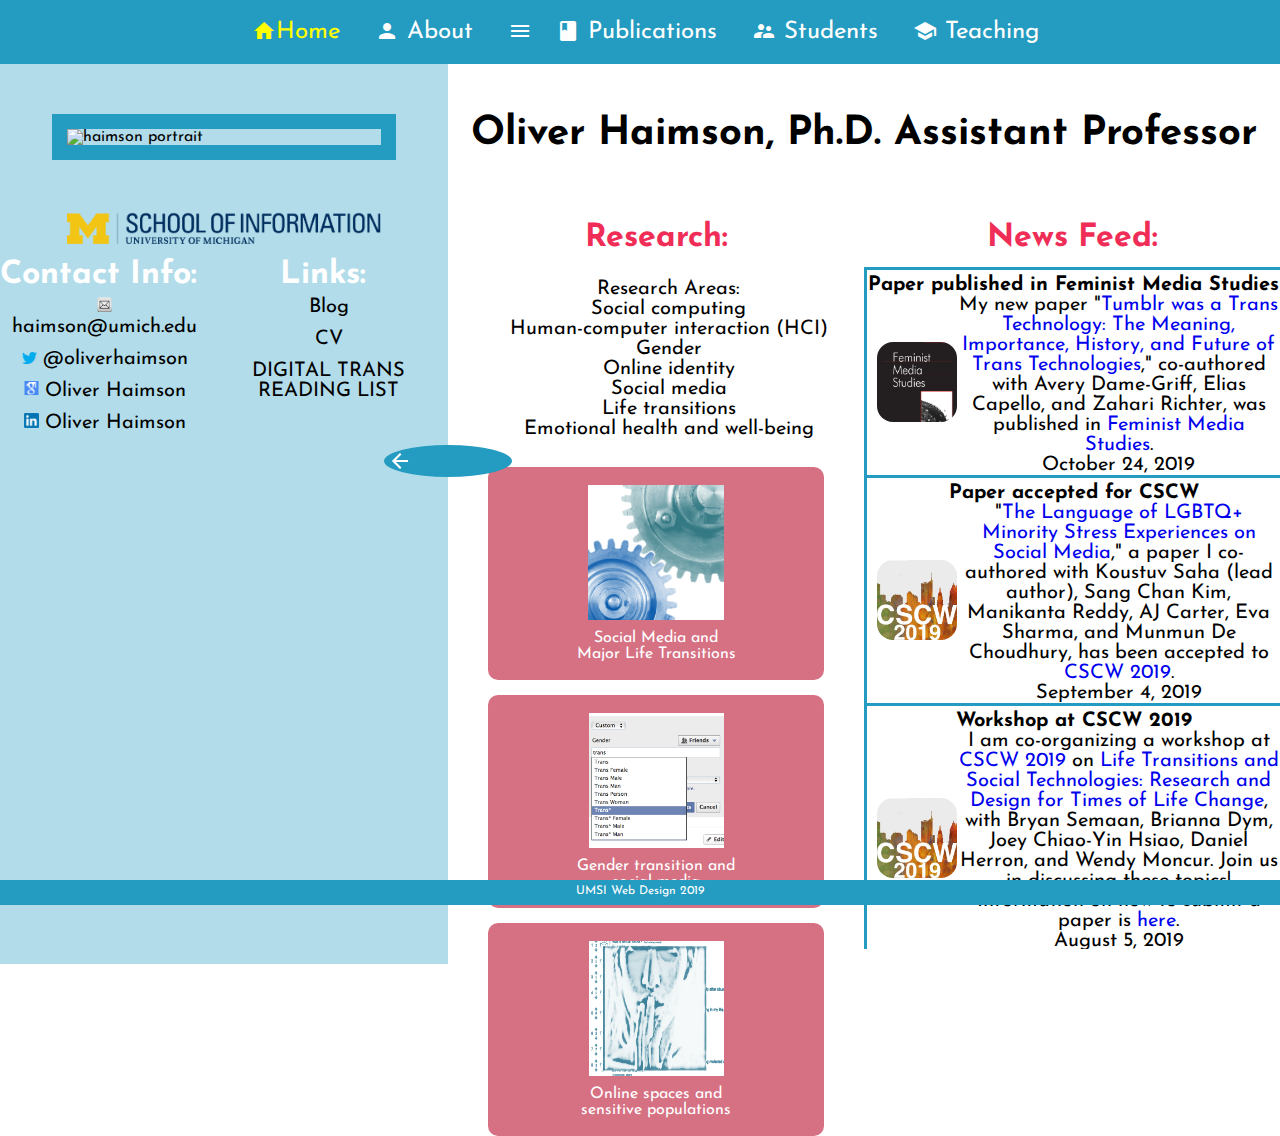
==== commit ade86f4e: "Mobile View Edit" ====
--- a/index.html
+++ b/index.html
@@ -93,7 +93,7 @@
 	
 				<h4>Paper published in Feminist Media Studies</h4>
 				<div class="textdiv">
-				<table><tbody><tr><td ><a href="https://www.tandfonline.com/doi/full/10.1080/14680777.2019.1678505" target="_blank"><img alt="Tumblr Publication"  src="images/FMS.png" style="width:80px; margin-right:10px; margin-top:4px;"></a></td><td > 
+				<table><tbody><tr><td ><a href="https://www.tandfonline.com/doi/full/10.1080/14680777.2019.1678505" target="_blank"><img alt="Tumblr Publication"  src="images/FMS.png" ></a></td><td > 
 				My new paper "<a href="https://www.tandfonline.com/doi/full/10.1080/14680777.2019.1678505" target="_blank">Tumblr was a Trans Technology: The Meaning, Importance, History, and Future of Trans Technologies</a>," 
 				co-authored with Avery Dame-Griff, Elias Capello, and Zahari Richter, was published 
 				in <a href="https://www.tandfonline.com/toc/rfms20/current" target="_blank">Feminist Media Studies</a>.	
@@ -105,7 +105,7 @@
 				
 				<h4>Paper accepted for CSCW</h4>
 				<div class="textdiv">
-				<table><tbody><tr><td ><a href="http://koustuv.com/papers/CSCW19_MinorityStress.pdf"><img alt="Minority Stress Publication"  src="images/CSCW19.jpg" style="width:80px; margin-right:10px; margin-top:4px;"></a></td><td > 
+				<table><tbody><tr><td ><a href="http://koustuv.com/papers/CSCW19_MinorityStress.pdf"><img alt="Minority Stress Publication"  src="images/CSCW19.jpg" ></a></td><td > 
 				"<a href="http://koustuv.com/papers/CSCW19_MinorityStress.pdf" target="blank">The Language of LGBTQ+ Minority Stress Experiences on Social Media</a>," 
 				a paper I co-authored with Koustuv Saha (lead author), Sang Chan Kim, Manikanta Reddy, AJ Carter, 
 				Eva Sharma, and Munmun De Choudhury, has been accepted to <a href="http://cscw.acm.org/2019/">
@@ -118,7 +118,7 @@
 				
 				<h4>Workshop at CSCW 2019</h4>
 				<div class="textdiv">
-				<table><tbody><tr><td ><a href="https://www.socialtransitiontech.com/"><img alt="Social Transitions paper"  src="images/CSCW19.jpg" style="width:80px; margin-right:10px; margin-top:4px;"></a></td><td > 
+				<table><tbody><tr><td ><a href="https://www.socialtransitiontech.com/"><img alt="Social Transitions paper"  src="images/CSCW19.jpg" ></a></td><td > 
 				I am co-organizing a workshop at <a href="http://cscw.acm.org/2019/">
 				CSCW 2019</a> on <a href="https://www.socialtransitiontech.com/">
 				Life Transitions and Social Technologies: Research and Design for Times of Life Change</a>, with 
@@ -132,7 +132,7 @@
 				
 				<h4>Article in Interactions Magazine</h4>
 				<div class="textdiv">
-				<table><tbody><tr><td ><a href="https://interactions.acm.org/archive/view/july-august-2019/how-to-do-better-with-gender-on-surveys" target="_blank"><img alt="alttext"  src="images/interactions.png" style="width:80px; margin-right:10px; margin-top:4px;"></a></td><td > 
+				<table><tbody><tr><td ><a href="https://interactions.acm.org/archive/view/july-august-2019/how-to-do-better-with-gender-on-surveys" target="_blank"><img alt="alttext"  src="images/interactions.png" ></a></td><td > 
 				I have a forum article in the new issue of  
 				<a href="https://interactions.acm.org/archive/toc/july-august-2019" target="_blank">ACM Interactions
 				Magazine</a>, titled 
@@ -147,7 +147,7 @@
 				
 				<h4>Quoted in WIRED article</h4>
 				<div class="textdiv">
-				<table><tbody><tr><td ><a href="https://www.wired.com/story/lgbtq-mental-health-digital-outreach/" target="_blank"><img alt="Mental Health Digital Outreach"  src="images/WIRED.png" style="width:80px; margin-right:10px; margin-top:4px;"></a></td><td >
+				<table><tbody><tr><td ><a href="https://www.wired.com/story/lgbtq-mental-health-digital-outreach/" target="_blank"><img alt="Mental Health Digital Outreach"  src="images/WIRED.png" ></a></td><td >
 				I was recently quoted in WIRED's story "<a href="https://www.wired.com/story/lgbtq-mental-health-digital-outreach/" target="_blank">LGBTQ+ Youth Prefer to Seek Mental Health Help Digitally</a>" by
 				Emily Dreyfuss.
 				
@@ -158,7 +158,7 @@
 				
 				<h4>Essay on pronoun sharing and disclosure</h4>
 				<div class="textdiv">
-				<table><tbody><tr><td ><a href="https://medium.com/national-center-for-institutional-diversity/making-space-for-them-her-him-and-prefer-not-to-disclose-in-group-settings-why-1deb8c3d6b86" target="_blank"><img alt="alttext"  src="images/NCID.jpg" style="width:80px; margin-right:10px; margin-top:4px;"></a></td><td >
+				<table><tbody><tr><td ><a href="https://medium.com/national-center-for-institutional-diversity/making-space-for-them-her-him-and-prefer-not-to-disclose-in-group-settings-why-1deb8c3d6b86" target="_blank"><img alt="alttext"  src="images/NCID.jpg" ></a></td><td >
 				Lee Airton and I wrote an essay
 				titled "<a href="https://medium.com/national-center-for-institutional-diversity/making-space-for-them-her-him-and-prefer-not-to-disclose-in-group-settings-why-1deb8c3d6b86" target="_blank">Making 
 				Space for Them, Her, Him, and ‘Prefer not to Disclose’ in Group Settings: Why 
@@ -173,7 +173,7 @@
 				
 				<h4>HCI Guidelines for Gender Equity and Inclusivity now online</h4>
 				<div class="textdiv">
-				<table><tbody><tr><td ><a href="https://www.morgan-klaus.com/sigchi-gender-guidelines" target="_blank"><img alt="Morgan Klaus website"  src="images/guidelines.png" style="width:80px; margin-right:10px; margin-top:4px;"></a></td><td > 
+				<table><tbody><tr><td ><a href="https://www.morgan-klaus.com/sigchi-gender-guidelines" target="_blank"><img alt="Morgan Klaus website"  src="images/guidelines.png" ></a></td><td > 
 				I was part of a team of researchers, led by Morgan Klaus Scheuerman, 
 				who recently released a set of <a href="https://www.morgan-klaus.com/sigchi-gender-guidelines" target="_blank">HCI 
 				Guidelines for Gender Equity and Inclusivity</a>. We hope that this will be a helpful
@@ -187,7 +187,7 @@
 				
 				<h4>Paper accepted for JAMIA</h4>
 				<div class="textdiv">
-				<table><tbody><tr><td ><a href="https://academic.oup.com/jamia/article-abstract/26/8-9/749/5497782" target="_blank"><img alt="Mapping Gender Transition Paper"  src="images/JAMIA.png" style="width:80px; margin-right:10px; margin-top:4px;"></a></td><td > 
+				<table><tbody><tr><td ><a href="https://academic.oup.com/jamia/article-abstract/26/8-9/749/5497782" target="_blank"><img alt="Mapping Gender Transition Paper"  src="images/JAMIA.png" ></a></td><td > 
 				I'm very excited that my paper "<a href="https://academic.oup.com/jamia/article-abstract/26/8-9/749/5497782" target="_blank">Mapping Gender Transition Sentiment Patterns via 
 				Social Media Data: Toward Decreasing Transgender Mental Health Disparities</a>" was 
 				accepted for publication in the <a href="https://academic.oup.com/jamia" target="_blank">Journal of the American Medical Informatics Association (JAMIA)</a>,
@@ -201,7 +201,7 @@
 				
 				<h4>Grant funding received from Institute for Research on Women &amp; Gender</h4>
 				<div class="textdiv">
-				<table><tbody><tr><td ><img alt="IRWG Michigan logo"  src="images/IRWG.jpg" style="width:80px; margin-right:10px; margin-top:4px;"></td><td >
+				<table><tbody><tr><td ><img alt="IRWG Michigan logo"  src="images/IRWG.jpg" ></td><td >
 				I received an <a href="https://irwg.umich.edu/" target="_blank">Institute for Research on Women and Gender</a>
 				Transgender Health and Empowerment Seed Grant for my proposal 
 				"Researching and Improving New Online Spaces to Support Transgender Wellbeing." This research will be
@@ -214,7 +214,7 @@
 				
 				<h4>Work-in-progress paper accepted for DIS</h4>
 				<div class="textdiv">
-				<table><tbody><tr><td ><img alt="DIS19 logo"  src="images/DIS19.png" style="width:80px; margin-right:10px; margin-top:4px;"></td><td > 
+				<table><tbody><tr><td ><img alt="DIS19 logo"  src="images/DIS19.png" ></td><td > 
 				"<a href="https://dl.acm.org/citation.cfm?id=3323898" target="_blank">Designing Technology to Support Safety for Transgender Women &amp; Non-Binary People of Color</a>," a work-in-progress paper 
 				I co-authored with Denny Starks (lead author) and Tawanna Dillahunt, has been 
 				accepted for <a href="https://dis2019.com/" target="_blank">DIS 2019</a>.
@@ -226,7 +226,7 @@
 				
 				<h4>Grant funding received from National Center for Institutional Diversity</h4>
 				<div class="textdiv">
-				<table><tbody><tr><td ><img alt="NCID Michiga logo"  src="images/NCID.jpg" style="width:80px; margin-right:10px; margin-top:4px;"></td><td >
+				<table><tbody><tr><td ><img alt="NCID Michiga logo"  src="images/NCID.jpg" ></td><td >
 				I received a <a href="https://lsa.umich.edu/ncid" target="_blank">National Center for Institutional Diversity</a>
 				Grant to Support Research and Scholarship for Social Change for my proposal 
 				"Major Life Events and Social Media in Contemporary Society: 
@@ -241,7 +241,7 @@
 				
 				<h4>TOCHI paper will be presented at CHI 2019</h4>
 				<div class="textdiv">
-				<table><tbody><tr><td ><img alt="CHI19 logo"  src="images/CHI19.png" style="width:80px; margin-right:10px; margin-top:4px;"></td><td > 
+				<table><tbody><tr><td ><img alt="CHI19 logo"  src="images/CHI19.png" ></td><td > 
 				"<a href="https://dl.acm.org/citation.cfm?id=3234942" target="blank">Social Support, Reciprocity, and Anonymity in Responses to Sexual Abuse Disclosures 
 				on Social Media</a>," a <a href="https://tochi.acm.org/" target="_blank">TOCHI</a>
 				paper I co-authored with Nazanin Andalibi (lead author), Munmun De
@@ -255,7 +255,7 @@
 				
 				<h4>Workshop paper accepted for CHI 2019</h4>
 				<div class="textdiv">
-				<table><tbody><tr><td ><img alt="CHI19 logo"  src="images/CHI19.png" style="width:80px; margin-right:10px; margin-top:4px;"></td><td > 
+				<table><tbody><tr><td ><img alt="CHI19 logo"  src="images/CHI19.png" ></td><td > 
 				My workshop paper titled "Gender Inclusivity at SIGCHI" has been accepted for the 
 				<a href="https://chinclusive.glitch.me/" target="_blank">CHInclusion workshop</a> at 
 				<a href="https://chi2019.acm.org/" target="_blank">CHI 2019</a>.
@@ -267,7 +267,7 @@
 				
 				<h4>Accepted tenure track position at University of Michigan!</h4>
 				<div class="textdiv">
-				<table><tbody><tr><td ><a href="images/defense.jpg" target="_blank"><img alt="University of Michigan logo"  src="images/UM.png" style="width:80px; margin-right:10px; margin-top:4px;"></a></td><td > 
+				<table><tbody><tr><td ><a href="images/defense.jpg" target="_blank"><img alt="University of Michigan logo"  src="images/UM.png" ></a></td><td > 
 				I am excited to be remaining at <a href="https://www.si.umich.edu/" target="_blank">University of Michigan 
 				School of Information</a> and will be starting as a tenure-track Assistant Professor
 				in September 2019!
@@ -279,7 +279,7 @@
 				
 				<h4>ICA panel accepted</h4>
 				<div class="textdiv">
-				<table><tbody><tr><td ><img alt="Washington ICA"  src="images/ICA.png" style="width:80px; margin-right:10px; margin-top:4px;"></td><td > 
+				<table><tbody><tr><td ><img alt="Washington ICA"  src="images/ICA.png" ></td><td > 
 				I will be presenting a paper called "Challenging 'Getting Better' Media Narratives 
 				with Intersectional Transgender Lived Experiences" as part of an accepted panel at 
 				the <a href="https://www.icahdq.org/page/2019Conference" target="_blank">2019
@@ -293,7 +293,7 @@
 				
 				<h4>Short paper published in ASIST Proceedings</h4>
 				<div class="textdiv">
-				<table><tbody><tr><td ><img alt="ASIST logo"  src="images/ASIST.png" style="width:80px; margin-right:10px; margin-top:4px;"></td><td > 
+				<table><tbody><tr><td ><img alt="ASIST logo"  src="images/ASIST.png" ></td><td > 
 				"<a href="https://onlinelibrary.wiley.com/doi/abs/10.1002/pra2.2018.14505501133" target="blank">Helpful Information 
 				to Whom? An Intersectional Critique of the ‘It Gets Better Project'</a>," a short paper 
 				I co-authored with Blake Hawkins (lead author) and Nazanin Andalibi, has been 
@@ -307,7 +307,7 @@
 				
 				<h4>Grant funding received from University of Michigan's M-Cubed Program</h4>
 				<div class="textdiv">
-				<table><tbody><tr><td ><img alt="Mcubed logo"  src="images/mcubed.png" style="width:80px; margin-right:10px; margin-top:4px;"></td><td >
+				<table><tbody><tr><td ><img alt="Mcubed logo"  src="images/mcubed.png" ></td><td >
 				Along with collaborators <a href="https://shannakattari.wordpress.com/" target="_blank">Shanna Kattari</a>
 				from UM's School of Social Work and <a href="https://sph.umich.edu/faculty-profiles/gamarel-kristi.html" target="_blank">Kristi Gamarel</a>
 				from UM's School of Public Health, I received a research grant from U-M's <a href="https://mcubed.umich.edu/" target="_blank">M-Cubed</a>
@@ -321,7 +321,7 @@
 				
 				<h4>Research featured in Atlantic article</h4>
 				<div class="textdiv">
-				<table><tbody><tr><td ><img alt="Atlantic logo"  src="images/atlantic.png" style="width:80px; margin-right:10px; margin-top:4px;"></td><td >
+				<table><tbody><tr><td ><img alt="Atlantic logo"  src="images/atlantic.png" ></td><td >
 				My research was recently featured in The Atlantic's story "<a href="https://www.theatlantic.com/technology/archive/2018/12/tumblr-adult-content-porn/577471/" target="_blank">What 
 				Tumblr's Porn Ban Really Means</a>" by Steven W. Thrasher.
 				
@@ -332,7 +332,7 @@
 				
 				<h4>CSCW 2018 Best Paper Honorable Mention!</h4>
 				<div class="textdiv">
-				<table><tbody><tr><td ><img alt="CSCW 2018 logo"  src="images/CSCW18.jpg" style="width:80px; margin-right:10px; margin-top:4px;"></td><td >
+				<table><tbody><tr><td ><img alt="CSCW 2018 logo"  src="images/CSCW18.jpg" ></td><td >
 				My paper "<a href="PDFs/HaimsonSocialTransitionMachinery.pdf" target="_blank">Social Media
 				as Social Transition Machinery</a>" received a 
 				Best Paper Honorable Mention award at 
@@ -345,7 +345,7 @@
 				
 				<h4>Quoted in Mashable article</h4>
 				<div class="textdiv">
-				<table><tbody><tr><td ><img alt="Mashable logo"  src="images/mashable.jpg" style="width:80px; margin-right:10px; margin-top:4px;"></td><td >
+				<table><tbody><tr><td ><img alt="Mashable logo"  src="images/mashable.jpg" ></td><td >
 				I was recently quoted in Mashable's story "<a href="https://mashable.com/2018/08/23/google-lgbtq-community-allies-help/#x11MMfQ62mq3" target="_blank">Asking 
 				people to Google their questions about the LGBTQ community is appealing — but risky</a>" by
 				Heather Dockray.
@@ -357,7 +357,7 @@
 				
 				<h4>Paper accepted for CSCW</h4>
 				<div class="textdiv">
-				<table><tbody><tr><td ><img alt="CSCW 18 logo"  src="images/CSCW18.jpg" style="width:80px; margin-right:10px; margin-top:4px;"></td><td > 
+				<table><tbody><tr><td ><img alt="CSCW 18 logo"  src="images/CSCW18.jpg" ></td><td > 
 				I'm very excited that my first paper from my dissertation research, and my first
 				solo-authored paper, was accepted for <a href="http://cscw.acm.org/2018/" target="_blank">CSCW 2018</a>! 
 				The paper is titled "<a href="PDFs/HaimsonSocialTransitionMachinery.pdf" target="_blank">Social Media
@@ -371,7 +371,7 @@
 				
 				<h4>Paper accepted for TOCHI</h4>
 				<div class="textdiv">
-				<table><tbody><tr><td ><img alt="alttext"  src="images/tochi.jpeg" style="width:80px; margin-right:10px; margin-top:4px;"></td><td > 
+				<table><tbody><tr><td ><img alt="alttext"  src="images/tochi.jpeg" ></td><td > 
 				"<a href="https://dl.acm.org/citation.cfm?id=3234942" target="blank">Social Support, Reciprocity, and Anonymity in Responses to Sexual Abuse Disclosures 
 				on Social Media</a>," a paper I co-authored with Nazanin Andalibi (lead author), Munmun De
 				Choudhury, and Andrea Forte, has been accepted to <a href="https://tochi.acm.org/" target="_blank">ACM 
@@ -384,7 +384,7 @@
 				
 				<h4>Piece published in First Monday</h4>
 				<div class="textdiv">
-				<table><tbody><tr><td ><img alt="colorful Q image"  src="images/QIS.jpeg" style="width:80px; margin-right:10px; margin-top:4px;"></td><td > 
+				<table><tbody><tr><td ><img alt="colorful Q image"  src="images/QIS.jpeg" ></td><td > 
 				My piece "Trans identity and digital spaces" is published as part of 
 				"<a href="http://firstmonday.org/ojs/index.php/fm/article/view/9255/7458" target="_blank">A
 				conversation: Queer digital media resources and research</a>," along with Mia Fischer,
@@ -400,7 +400,7 @@
 				
 				<h4>Joining University of Michigan!</h4>
 				<div class="textdiv">
-				<table><tbody><tr><td ><a href="images/defense.jpg" target="_blank"><img alt="U of M logo"  src="images/UM.png" style="width:80px; margin-right:10px; margin-top:4px;"></a></td><td > 
+				<table><tbody><tr><td ><a href="images/defense.jpg" target="_blank"><img alt="U of M logo"  src="images/UM.png" ></a></td><td > 
 				I am excited to announce that I will be joining <a href="https://www.si.umich.edu/" target="_blank">University of Michigan's 
 				School of Information</a> in Fall 2018 as a President's Postdoctoral Fellow! I'm very 
 				much looking forward to being part of the amazing community of researchers at UMSI
@@ -413,7 +413,7 @@
 				
 				<h4>Dissertation defense!</h4>
 				<div class="textdiv">
-				<table><tbody><tr><td ><a href="images/defense.jpg" target="_blank"><img alt="Defense team of 4"  src="images/defense.jpg" style="width:80px; margin-right:10px; margin-top:4px;"></a></td><td > 
+				<table><tbody><tr><td ><a href="images/defense.jpg" target="_blank"><img alt="Defense team of 4"  src="images/defense.jpg" ></a></td><td > 
 				I successfully defended my dissertation "<a href="https://escholarship.org/uc/item/19c235q0" target="_blank">The Social Complexities of Transgender 
 				Identity Disclosure on Social Media</a>" on February 22, and have now completed my PhD! 
 				Many thanks to my committee members - Gillian Hayes, Gloria Mark, Andrea Forte, and Bonnie Ruberg -
@@ -426,7 +426,7 @@
 				
 				<h4>Workshop papers accepted for CHI 2018</h4>
 				<div class="textdiv">
-				<table><tbody><tr><td ><img alt="CHI 2018 logo"  src="images/CHI18.png" style="width:80px; margin-right:10px; margin-top:4px;"></td><td > 
+				<table><tbody><tr><td ><img alt="CHI 2018 logo"  src="images/CHI18.png" ></td><td > 
 				I have two workshop papers accepted for <a href="https://chi2018.acm.org/" target="_blank">CHI 2018</a>,
 				both led by <a href="https://blakehawkins.org" target="_blank">Blake Hawkins</a>: 
 				"<a href="http://mentalhealth.media.mit.edu/wp-content/uploads/sites/46/2018/04/CMH2018_paper_32.pdf" target="_blank">It Gets Better, But it Takes More Than a YouTube Video: Reconsidering Online Mental Health Campaigns</a>," 
@@ -444,7 +444,7 @@
 				
 				<h4>James Harvey Scholar Award</h4>
 				<div class="textdiv">
-				<table><tbody><tr><td ><img alt="UCI logo"  src="images/UCI.jpeg" style="width:80px; margin-right:10px; margin-top:4px;"></td><td >
+				<table><tbody><tr><td ><img alt="UCI logo"  src="images/UCI.jpeg" ></td><td >
 				I am extremely honored to receive the 2018 James Harvey Scholar Award, for graduate
 				research on LGBTQ topics!
 				
@@ -455,7 +455,7 @@
 				
 				<h4><a href="digitaltrans.html" target="_blank">Digital trans reading list!</a></h4>
 				<div class="textdiv">
-				<table><tbody><tr><td ><img alt="Machinery logo"  src="images/transitionmachinery.png" style="width:80px; margin-right:10px; margin-top:4px;"></td><td > 
+				<table><tbody><tr><td ><img alt="Machinery logo"  src="images/transitionmachinery.png" ></td><td > 
 				In the past few years as I’ve been working on my PhD research about gender transition 
 				and social media, I have compiled a list of all of the published research I have 
 				come across about transgender people and digital technology, digital and social media, 
@@ -471,7 +471,7 @@
 				
 				<h4>Feature article in XRDS Magazine</h4>
 				<div class="textdiv">
-				<table><tbody><tr><td ><img alt="alttext"  src="images/xrds.png" style="width:80px; margin-right:10px; margin-top:4px;"></td><td > 
+				<table><tbody><tr><td ><img alt="alttext"  src="images/xrds.png" ></td><td > 
 				I have a feature article in the new issue of  
 				<a href="http://xrds.acm.org/current-issue.cfm" target="_blank">XRDS: 
 				Crossroads, The ACM Magazine for Students</a>, titled 
@@ -485,7 +485,7 @@
 				
 				<h4>Paper accepted for Gender &amp; IT 2018</h4>
 				<div class="textdiv">
-				<table><tbody><tr><td ><img alt="Logo with two red hands"  src="images/GenderIT.png" style="width:80px; margin-right:10px; margin-top:4px;"></td><td > 
+				<table><tbody><tr><td ><img alt="Logo with two red hands"  src="images/GenderIT.png" ></td><td > 
 				A paper I co-authored with Blake Hawkins is accepted 
 				for <a href="http://www.gender-wissen-informatik.com/Conference" target="_blank">Gender &amp; IT 2018</a>, titled 
 				"<a href="http://delivery.acm.org/10.1145/3200000/3196853/p75-hawkins.pdf" target="_blank">Building an Online Community of Care: Tumblr Use by Transgender Individuals</a>." 
@@ -497,7 +497,7 @@
 				
 				<h4>Paper accepted for CHI 2018</h4>
 				<div class="textdiv">
-				<table><tbody><tr><td ><img alt="CHI 2018 logo"  src="images/CHI18.png" style="width:80px; margin-right:10px; margin-top:4px;"></td><td > 
+				<table><tbody><tr><td ><img alt="CHI 2018 logo"  src="images/CHI18.png" ></td><td > 
 				A paper I co-authored with collaborators from Yahoo! and Princeton is accepted 
 				for <a href="https://chi2018.acm.org/" target="_blank">CHI 2018</a>, titled 
 				"<a href="/PDFs/JaroszewskiGenderfluidOrAttack.pdf" target="_blank">'Genderfluid'
@@ -512,7 +512,7 @@
 				
 				<h4>Paper published in TACCESS</h4>
 				<div class="textdiv">
-				<table><tbody><tr><td ><img alt="ACM Transitions logo"  src="images/TACCESS.png" style="width:80px; margin-right:10px; margin-top:4px;"></td><td > 
+				<table><tbody><tr><td ><img alt="ACM Transitions logo"  src="images/TACCESS.png" ></td><td > 
 				I collaborated on a paper with Mark Baldwin, Gillian Hayes, Jennifer Mankoff, and 
 				Scott Hudson, titled "<a href="http://dl.acm.org/citation.cfm?id=3075222" target="_blank">The Tangible Desktop: A Multimodal Approach to Nonvisual
 				Computing</a>," which is now published in <a href="http://www.rit.edu/gccis/taccess/index.html" target="_blank">
@@ -525,7 +525,7 @@
 				
 				<h4>Gender &amp; IT 2018 program committee</h4>
 				<div class="textdiv">
-				<table><tbody><tr><td ><img alt="blue cut up logo"  src="images/GenderIT.png" style="width:80px; margin-right:10px; margin-top:4px;"></td><td > 
+				<table><tbody><tr><td ><img alt="blue cut up logo"  src="images/GenderIT.png" ></td><td > 
 				I am serving on the program committee for <a href="http://www.gender-wissen-informatik.com/Conference" target="_blank">Gender &amp; IT 2018</a>. 
 				 Consider <a href="http://www.gender-wissen-informatik.com/Conference" target="_blank">submitting a paper</a>! 
 				 The deadline is October 31, and accepted papers will be published in the ACM Digital 
@@ -538,7 +538,7 @@
 						 
 				<h4>Paper accepted for New Media &amp; Society</h4>
 				<div class="textdiv">
-				<table><tbody><tr><td ><img alt="new media and society logo"  src="images/NMS.jpg" style="width:80px; margin-right:10px; margin-top:4px;"></td><td > 
+				<table><tbody><tr><td ><img alt="new media and society logo"  src="images/NMS.jpg" ></td><td > 
 				"<a href="http://journals.sagepub.com/doi/full/10.1177/1461444817711402" target="_blank">Relationship Breakup Disclosures and Media Ideologies on Facebook</a>," 
 				a paper I co-authored with Nazanin Andalibi, Munmun De Choudhury, and Gillian Hayes, 
 				has been accepted for publication in <a href="https://us.sagepub.com/en-us/nam/journal/new-media-society" target="_blank">New Media &amp; Society</a>.
@@ -550,7 +550,7 @@
 				 
 				<h4>Paper accepted for ICWSM 2017</h4>
 				<div class="textdiv">
-				<table><tbody><tr><td ><img alt="ICWSM logo"  src="images/ICWSM.jpeg" style="width:80px; margin-right:10px; margin-top:4px;"></td><td > 
+				<table><tbody><tr><td ><img alt="ICWSM logo"  src="images/ICWSM.jpeg" ></td><td > 
 				I had a paper accepted for <a href="http://icwsm.org/2017/" target="_blank">ICWSM 2017</a>, 
 				titled "<a href="http://www.oliverhaimson.com/PDFs/HaimsonChangesSocialMediaAffect.pdf" target="_blank">Changes 
 				in Social Media Affect, Disclosure, and Sociality for a Sample of Transgender Americans 
@@ -563,7 +563,7 @@
 		
 				<h4>Queer Internet Studies Symposium 2 Video</h4>
 				<div class="textdiv">
-				<table><tbody><tr><td ><img alt="quer internet studies symposium logo"  src="images/QIS2.jpg" style="width:80px; margin-right:10px; margin-top:4px;"></td><td >
+				<table><tbody><tr><td ><img alt="quer internet studies symposium logo"  src="images/QIS2.jpg" ></td><td >
 				I was excited to be a part of the 2017 <a href="http://jgieseking.org/qis2/" target="_blank">Queer 
 				Internet Studies Symposium (QIS2)</a> this February at University of Pennsylvania, giving 
 				a talk on "Trans Identity and Digital Spaces" as part of the Queer Digital Media 
@@ -578,7 +578,7 @@
 				
 				<h4>Research featured in article on using data analytics for fire prevention</h4>
 				<div class="textdiv">
-				<table><tbody><tr><td ><img alt="Data Smart logo"  src="images/datasmartcity.png" style="width:80px; margin-right:10px; margin-top:4px;"></td><td >
+				<table><tbody><tr><td ><img alt="Data Smart logo"  src="images/datasmartcity.png" ></td><td >
 				My team's <a href="http://dssg-atl.io/" target="_blank">Data Science for Social Good</a>
 				research was featured in a new article on <a href="http://datasmart.ash.harvard.edu/" target="_blank">Data-Smart City Solutions</a>:
 				"<a href="http://datasmart.ash.harvard.edu/news/article/can-algorithms-predict-house-fires-990" target="_blank">Can
@@ -591,7 +591,7 @@
 						
 				<h4>Workshop paper accepted for iConference 2017</h4>
 				<div class="textdiv">
-				<table><tbody><tr><td ><img alt="logo or Iconference 2017"  src="images/iConf17.jpeg" style="width:80px; margin-right:10px; margin-top:4px;"></td><td > 
+				<table><tbody><tr><td ><img alt="logo or Iconference 2017"  src="images/iConf17.jpeg" ></td><td > 
 				I have a workshop paper accepted for <a href="http://ischools.org/the-iconference/" target="_blank">iConference 2017</a>: 
 				"<a href="PDFs/HaimsonOpportunitiesChallenges.pdf" target="_blank">Opportunities 
 				and Challenges for Transgender People in Digital Spaces</a>" has been accepted for the 
@@ -605,7 +605,7 @@
 		
 				<h4>CHI 2017 program committee</h4>
 				<div class="textdiv">
-				<table><tbody><tr><td ><img alt="CHI 2017 logo"  src="images/CHI17.jpeg" style="width:80px; margin-right:10px; margin-top:4px;"></td><td > 
+				<table><tbody><tr><td ><img alt="CHI 2017 logo"  src="images/CHI17.jpeg" ></td><td > 
 				I am serving on the program committee for <a href="http://chi2016.acm.org/" target="_blank">CHI 2017</a>'s
 				<a href="https://chi2017.acm.org/lbw.html" target="_blank">Late Breaking Work</a>
 				as an associate chair. Very excited to help with the paper reviewing process!
@@ -617,7 +617,7 @@
 				
 				<h4>Papers accepted for CHI 2017</h4>
 				<div class="textdiv">
-				<table><tbody><tr><td ><img alt="CHI 2017 logo"  src="images/CHI17.jpeg" style="width:80px; margin-right:10px; margin-top:4px;"></td><td > 
+				<table><tbody><tr><td ><img alt="CHI 2017 logo"  src="images/CHI17.jpeg" ></td><td > 
 				I had two papers accepted for <a href="http://chi2016.acm.org/" target="_blank">CHI 2017</a>! 
 				The first one is titled "<a href="http://www.oliverhaimson.com/PDFs/HaimsonWhatMakesLiveEventsEngaging.pdf" target="_blank">What Makes Live Events Engaging on Facebook Live, Periscope,
 				and Snapchat</a>," co-authored with John Tang. The other is "<a href="PDFs/RhoClassConfessions.pdf" target="_blank">Class
@@ -632,7 +632,7 @@
 						
 				<h4>Blog post on research ethics and visual social media content</h4>
 				<div class="textdiv">
-				<table><tbody><tr><td ><img alt="AHRECS logo"  src="images/AHRECS.png" style="width:80px; margin-right:10px; margin-top:4px;"></td><td >
+				<table><tbody><tr><td ><img alt="AHRECS logo"  src="images/AHRECS.png" ></td><td >
 				Nazanin Andalibi, Jessica Pater, and I wrote a blog post
 				titled "<a href="https://www.ahrecs.com/uncategorized/ethical-use-visual-social-media-content-research-publications" target="_blank">Ethical 
 				Use of Visual Social Media Content in Research Publications</a>"
@@ -646,7 +646,7 @@
 		
 				<h4>Selected for CHI Doctoral Consortium</h4>
 				<div class="textdiv">
-				<table><tbody><tr><td ><img alt="CHI 2017 logo"  src="images/CHI17.jpeg" style="width:80px; margin-right:10px; margin-top:4px;"></td><td > 
+				<table><tbody><tr><td ><img alt="CHI 2017 logo"  src="images/CHI17.jpeg" ></td><td > 
 				I have been selected to be part of the <a href="https://chi2017.acm.org/" target="_blank">CHI 2017</a>
 				Doctoral Consortium! Extremely honored to be a part of this and get feedback on my
 				disseration work. 
@@ -658,7 +658,7 @@
 				
 				<h4>Selected for iConference Doctoral Colloquium</h4>
 				<div class="textdiv">
-				<table><tbody><tr><td ><img alt="Iconference 2017 logo"  src="images/iConf17.jpeg" style="width:80px; margin-right:10px; margin-top:4px;"></td><td > 
+				<table><tbody><tr><td ><img alt="Iconference 2017 logo"  src="images/iConf17.jpeg" ></td><td > 
 				I have been selected to be part of the <a href="http://ischools.org/the-iconference/" target="_blank">iConference 2017</a>
 				Doctoral Colloquium! Excited to visit China and learn from the faculty and students
 				at the DC. 
@@ -670,7 +670,7 @@
 				
 				<h4>Paper published in Social Media + Society</h4>
 				<div class="textdiv">
-				<table><tbody><tr><td ><img alt="social media + society logo"  src="images/sms.gif" style="width:80px; margin-right:10px; margin-top:4px;"></td><td > 
+				<table><tbody><tr><td ><img alt="social media + society logo"  src="images/sms.gif" ></td><td > 
 				"<a href="http://sms.sagepub.com/content/2/4/2056305116672486.full.pdf+html" target="_blank">Baking 
 				Gender Into Social Media Design: How Platforms Shape Categories for Users and Advertisers</a>," 
 				a paper I co-authored with Rena Bivens, was 
@@ -685,7 +685,7 @@
 				
 				<h4>Dissertation proposal defense</h4>
 				<div class="textdiv">
-				<table><tbody><tr><td ><img alt="ICS logo"  src="images/ICS.png" style="width:80px; margin-right:10px; margin-top:4px;"></td><td > 
+				<table><tbody><tr><td ><img alt="ICS logo"  src="images/ICS.png" ></td><td > 
 				I'm excited to announce that I passed my dissertation proposal defense on "The Social 
 				Complexities of Transgender Identity Disclosure on Social Network Sites" on October 6! Special thanks
 				to my committee members: Gillian Hayes, Gloria Mark, Bonnie Ruberg, and Andrea Forte
@@ -698,7 +698,7 @@
 				
 				<h4>Workshop paper accepted for Group 2016</h4>
 				<div class="textdiv">
-				<table><tbody><tr><td ><img alt="Group 2016 image"  src="images/Group16.jpeg" style="width:80px; margin-right:10px; margin-top:4px;"></td><td > 
+				<table><tbody><tr><td ><img alt="Group 2016 image"  src="images/Group16.jpeg" ></td><td > 
 				I have a workshop paper accepted for <a href="http://oldwww.acm.org/conferences/group/conferences/group16/" target="_blank">Group 2016</a>: 
 				"<a href="https://sociotechethics.files.wordpress.com/2016/10/group2016ethics_haimson.pdf" target="_blank">Ethical Obligations When Asking Research Participants to View Unpredictable Content</a>", 
 				co-authored with John Tang, has been accepted for the 
@@ -711,7 +711,7 @@
 				
 				<h4>KDD 2016 Best Student Paper Runner Up!</h4>
 				<div class="textdiv">
-				<table><tbody><tr><td ><img alt="KDD 2016 logo with rocket"  src="images/KDD.png" style="width:80px; margin-right:10px; margin-top:4px;"></td><td >
+				<table><tbody><tr><td ><img alt="KDD 2016 logo with rocket"  src="images/KDD.png" ></td><td >
 				Our paper "<a href="http://www.kdd.org/kdd2016/papers/files/adf0511-madaioA.pdf" target="_blank">Firebird: 
 				Predicting Fire Risk and Prioritizing Fire Inspections in Atlanta</a>," received a 
 				Best Student Paper Runner Up (Applied Data Science Track) award at 
@@ -725,7 +725,7 @@
 				
 				<h4>Paper published in First Monday</h4>
 				<div class="textdiv">
-				<table><tbody><tr><td ><img alt="image with shattered glass"  src="images/FirstMonday.png" style="width:80px; margin-right:10px; margin-top:4px;"></td><td > 
+				<table><tbody><tr><td ><img alt="image with shattered glass"  src="images/FirstMonday.png" ></td><td > 
 				"<a href="http://journals.uic.edu/ojs/index.php/fm/article/view/6791" target="_blank">Constructing
 				and enforcing 'authentic' identity online: Facebook, real names, and
 				non-normative identities</a>," a paper I co-authored with Anna Lauren Hoffmann, was 
@@ -740,7 +740,7 @@
 				
 				<h4>Workshop at NordiCHI 2016</h4>
 				<div class="textdiv">
-				<table><tbody><tr><td ><img alt="NordiCHI 2016 logo"  src="images/NordiCHI.jpeg" style="width:80px; margin-right:10px; margin-top:4px;"></td><td > 
+				<table><tbody><tr><td ><img alt="NordiCHI 2016 logo"  src="images/NordiCHI.jpeg" ></td><td > 
 				I am co-organizing a workshop for <a href="http://www.nordichi2016.org/" target="_blank">NordiCHI 
 				2015</a> called <a href="https://hciandsle.wordpress.com/" target="_blank">
 				HCI and Sensitive Life Experiences</a>, with Daniel Herron, Nazanin Andalibi, Wendy
@@ -757,7 +757,7 @@
 				
 				<h4>Paper accepted for KDD 2016</h4>
 				<div class="textdiv">
-				<table><tbody><tr><td ><img alt="KDD 2016 logo"  src="images/KDD.png" style="width:80px; margin-right:10px; margin-top:4px;"></td><td > 
+				<table><tbody><tr><td ><img alt="KDD 2016 logo"  src="images/KDD.png" ></td><td > 
 				"<a href="http://www.kdd.org/kdd2016/papers/files/adf0511-madaioA.pdf" target="_blank">Firebird: 
 				Predicting Fire Risk and Prioritizing Fire Inspections in Atlanta</a>," a 
 				paper I co-authored with Michael Madaio, Shang-Tse Chen, Wenwen Zhang, Xiang Cheng,
@@ -774,7 +774,7 @@
 				
 				<h4>Research featured in press on using data analytics for fire prevention</h4>
 				<div class="textdiv">
-				<table><tbody><tr><td ><img alt="man in front of fire truck"  src="images/NFPA.jpg" style="width:80px; margin-right:10px; margin-top:4px;"></td><td >
+				<table><tbody><tr><td ><img alt="man in front of fire truck"  src="images/NFPA.jpg" ></td><td >
 				My team's <a href="http://dssg-atl.io/" target="_blank">Data Science for Social Good</a>
 				research was featured in the National Fire Protection Association Journal story 
 				"<a href="http://www.nfpa.org/news-and-research/publications/nfpa-journal/2016/may-june-2016/features/embracing-analytics" target="_blank">Embracing
@@ -788,7 +788,7 @@
 				
 				<h4>Internship at Microsoft Research this summer</h4>
 				<div class="textdiv">
-				<table><tbody><tr><td ><img alt="Microsoft research image"  src="images/MSR.jpeg" style="width:80px; margin-right:10px; margin-top:4px;"></td><td >
+				<table><tbody><tr><td ><img alt="Microsoft research image"  src="images/MSR.jpeg" ></td><td >
 				I'm excited to announce that I have accepted an internship offer for summer 2016
 				at <a href="http://research.microsoft.com/" target="_blank">Microsoft Research</a> in Silicon Valley! 
 				I will be working with <a href="http://research.microsoft.com/en-us/people/johntang/" target="_blank">
@@ -802,7 +802,7 @@
 				
 				<h4>Acceptance to Oxford Internet Institute Summer Doctoral Programme</h4>
 				<div class="textdiv">
-				<table><tbody><tr><td ><img alt="repeating letters of OII"  src="images/OII.png" style="width:80px; margin-right:10px; margin-top:4px;"></td><td >
+				<table><tbody><tr><td ><img alt="repeating letters of OII"  src="images/OII.png" ></td><td >
 				I'll be participating in the two week <a href="http://sdp.oii.ox.ac.uk/" target="_blank">Oxford Internet Institute Summer Doctoral Programme</a>
 				this summer at <a href="http://www.ox.ac.uk/" target="_blank">University of Oxford</a>!
 				
@@ -813,7 +813,7 @@
 				
 				<h4>Paper accepted for PLoS ONE</h4>
 				<div class="textdiv">
-				<table><tbody><tr><td ><img alt="Plos One logo"  src="images/plosone.png" style="width:80px; margin-right:10px; margin-top:4px;"></td><td >
+				<table><tbody><tr><td ><img alt="Plos One logo"  src="images/plosone.png" ></td><td >
 				"<a href="http://journals.plos.org/plosone/article?id=10.1371%2Fjournal.pone.0152117" target="_blank">Supplementing 
 				Public Health Inspection via Social Media</a>," an article that I collaborated 
 				on with John Schomberg, Gillian Hayes, and Hoda Anton-Culver, was accepted for 
@@ -827,7 +827,7 @@
 				
 				<h4>Talk at Trans*Studies Conference</h4>
 				<div class="textdiv">
-				<table><tbody><tr><td ><img alt="black shapes on orange-ish background"  src="images/transstudies.jpg" style="width:80px; margin-right:10px; margin-top:4px;"></td><td >
+				<table><tbody><tr><td ><img alt="black shapes on orange-ish background"  src="images/transstudies.jpg" ></td><td >
 				My abstract titled "Self-Presentation, Digital Footprints, and the Social 
 				Complexities of Disclosure During Gender Transition on Facebook," co-authored with 
 				Jed Brubaker, Lynn Dombrowski, and Gillian Hayes, was accepted for the
@@ -841,7 +841,7 @@
 				
 				<h4>Submission accepted for Tapia Conference</h4>
 				<div class="textdiv">
-				<table><tbody><tr><td ><img alt="2016 Tapia Conference logo"  src="images/tapia.png" style="width:80px; margin-right:10px; margin-top:4px;"></td><td >
+				<table><tbody><tr><td ><img alt="2016 Tapia Conference logo"  src="images/tapia.png" ></td><td >
 				I'll be part of a Birds-of-a-Feather session at the <a href="http://tapiaconference.org/" target="_blank">2016 ACM Richard Tapia Celebration of Diversity in Computing Conference</a>
 				titled "Being Queer in Computing Environments" along with Gopinaath Kannabiran, 
 				Steve Chenoweth, Kyle Overton, and Anna Lauren Hoffman!
@@ -853,7 +853,7 @@
 				
 				<h4>CHI 2016 Best Paper Honorable Mention!</h4>
 				<div class="textdiv">
-				<table><tbody><tr><td ><img alt="CHI 2016 logo"  src="images/CHI16.png" style="width:80px; margin-right:10px; margin-top:4px;"></td><td >
+				<table><tbody><tr><td ><img alt="CHI 2016 logo"  src="images/CHI16.png" ></td><td >
 				I'm so excited to announce that my paper "<a href="PDFs/HaimsonDigitalFootprints.pdf" target="_blank">Digital Footprints and Changing Networks During Online Identity Transitions</a>,"
 				co-authored by Jed Brubaker, Lynn Dombrowski, and Gillian Hayes, received a 
 				Best Paper Honorable Mention award at 
@@ -866,7 +866,7 @@
 				
 				<h4>Talk at INSNA 2016 Sunbelt Conference</h4>
 				<div class="textdiv">
-				<table><tbody><tr><td ><img alt="INSNA conference logo"  src="images/sunbelt.png" style="width:80px; margin-right:10px; margin-top:4px;"></td><td > 
+				<table><tbody><tr><td ><img alt="INSNA conference logo"  src="images/sunbelt.png" ></td><td > 
 				My abstract titled "Intersections and Separations in Gender and Race-Focused Social 
 				Media Movements," co-authored with Jürgen Pfeffer and Gillian Hayes, was accepted
 				for the <a href="http://insna.org/sunbelt2016/" target="_blank">INSNA 2016 Sunbelt 
@@ -879,7 +879,7 @@
 				
 				<h4>Workshop paper accepted for CHI 2016</h4>
 				<div class="textdiv">
-				<table><tbody><tr><td ><img alt="CHI 2016 logo"  src="images/CHI16.png" style="width:80px; margin-right:10px; margin-top:4px;"></td><td > 
+				<table><tbody><tr><td ><img alt="CHI 2016 logo"  src="images/CHI16.png" ></td><td > 
 				I have a workshop paper accepted for <a href="chi2016.acm.org" target="_blank">CHI 2016</a>: 
 				"Anonymity, Pseudonymity, and Gender Categorization as Social Justice Issues in HCI", 
 				co-authored with Nazanin Andalibi, has been accepted for the 
@@ -893,7 +893,7 @@
 				
 				<h4>Workshop paper accepted for CSCW 2016</h4>
 				<div class="textdiv">
-				<table><tbody><tr><td ><img alt="CSCW 2016 logo"  src="images/CSCW16.jpeg" style="width:80px; margin-right:10px; margin-top:4px;"></td><td > 
+				<table><tbody><tr><td ><img alt="CSCW 2016 logo"  src="images/CSCW16.jpeg" ></td><td > 
 				I have a workshop paper accepted for <a href="http://cscw.acm.org/" target="_blank">CSCW 2016</a>: 
 				"Social Signaling on Facebook After Relationship Dissolution", co-authored with Nazanin
 				Andalibi, has been accepted for the 
@@ -907,7 +907,7 @@
 				
 				<h4>Papers accepted for CHI 2016</h4>
 				<div class="textdiv">
-				<table><tbody><tr><td ><img alt="CHI 2016 logo"  src="images/CHI16.png" style="width:80px; margin-right:10px; margin-top:4px;"></td><td > 
+				<table><tbody><tr><td ><img alt="CHI 2016 logo"  src="images/CHI16.png" ></td><td > 
 				I had two papers accepted for <a href="http://chi2016.acm.org/" target="_blank">CHI 2016</a>: 
 				"<a href="PDFs/HaimsonDigitalFootprints.pdf" target="_blank">Digital Footprints and Changing Networks During Online Identity Transitions</a>" 
 				(Oliver Haimson, Jed Brubaker, Lynn Dombrowski, and Gillian Hayes) and "<a href="http://media.wix.com/ugd/63b293_f970ee3febb94d27b177706639f6ed2f.pdf"  target="_blank">Understanding 
@@ -922,7 +922,7 @@
 				
 				<h4>I'm now a PhD Candidate!</h4>
 				<div class="textdiv">
-				<table><tbody><tr><td ><img alt="UCIrvine logo"  src="images/ICS.png" style="width:80px; margin-right:10px; margin-top:4px;"></td><td > 
+				<table><tbody><tr><td ><img alt="UCIrvine logo"  src="images/ICS.png" ></td><td > 
 				So excited to announce that I passed my PhD advancement to candidacy yesterday, 
 				and I'm now a PhD Candidate! Thanks so much to my advancement committee for all of
 				their valuable feedback: Gillian Hayes (chair), Geof Bowker, Gloria Mark, Melissa
@@ -935,7 +935,7 @@
 				
 				<h4>Poster accepted for iConference 2016</h4>
 				<div class="textdiv">
-				<table><tbody><tr><td ><img alt="iconference 2016 logo"  src="images/iConf16.png" style="width:80px; margin-right:10px; margin-top:4px;"></td><td > 
+				<table><tbody><tr><td ><img alt="iconference 2016 logo"  src="images/iConf16.png" ></td><td > 
 				Throughout 2014 and 2015 I had the opportunity to advise a group of undergraduate 
 				students in the <a href="http://www.sis.pitt.edu/i3/about-i3/what-is-i3.html" target="_blank">i3 iSchool Inclusion Institute</a>
 				program: Corrin Morgan, Aaron Noble, Erika Alexander, and Jerome Watts. I'm very 
@@ -949,7 +949,7 @@
 				
 				<h4>Student Volunteer co-chair for iConference 2016</h4>
 				<div class="textdiv">
-				<table><tbody><tr><td ><img alt="alttext"  src="images/iConf16.png" style="width:80px; margin-right:10px; margin-top:4px;"></td><td > 
+				<table><tbody><tr><td ><img alt="alttext"  src="images/iConf16.png" ></td><td > 
 				Nazanin Andalibi and I are Student Volunteer (SV) Co-Chairs for <a href="http://ischools.org/the-iconference/" target="_blank">
 				iConference 2016</a>! The conference will be held March 20-23 in Philadelphia. We
 				are looking for people to sign up for the SV lottery by filling out <a href="https://docs.google.com/forms/d/1RXH6wIo6fU-gcN-BFNOQiWlIFzBK_19BAEwu5kuoOQw/viewform" target="_blank">
@@ -963,7 +963,7 @@
 				
 				<h4>Paper accepted for CSCW 2016</h4>
 				<div class="textdiv">
-				<table><tbody><tr><td ><img alt="CSCW 2016 logo"  src="images/CSCW16.jpeg" style="width:80px; margin-right:10px; margin-top:4px;"></td><td > 
+				<table><tbody><tr><td ><img alt="CSCW 2016 logo"  src="images/CSCW16.jpeg" ></td><td > 
 				I forgot to announce this when we first found out! "<a href="PDFs/PaterHungerHurtsButStarvingWorks.pdf" target="_blank">'Hunger Hurts but Starving Works:' Characterizing the Presentation of Eating Disorders 
 				Online</a>," a paper that I collaborated on with Jessica Pater, Nazanin Andalibi, and 
 				Elizabeth Mynatt, was accepted for the <a href="http://cscw.acm.org/2016/" target="_blank"> 
@@ -976,7 +976,7 @@
 				
 				<h4>Rob Kling Memorial Fellowship</h4>
 				<div class="textdiv">
-				<table><tbody><tr><td ><img alt="alttext"  src="images/ICS.png" style="width:80px; margin-right:10px; margin-top:4px;"></td><td >
+				<table><tbody><tr><td ><img alt="alttext"  src="images/ICS.png" ></td><td >
 				I am extremely honored to receive the UCI School of Information and Computer Science's
 				Rob Kling Memorial Fellowship for 2015-2016!
 				
@@ -987,7 +987,7 @@
 						
 				<h4>Paper accepted for Bloomberg Data for Good Exchange</h4>
 				<div class="textdiv">
-				<table><tbody><tr><td ><img alt="DSSG Atlanta logo"  src="images/DSSG.png" style="width:80px; margin-right:10px; margin-top:4px;"></td><td >
+				<table><tbody><tr><td ><img alt="DSSG Atlanta logo"  src="images/DSSG.png" ></td><td >
 				"<a href="PDFs/MadaioIdentifyingPrioritizingFireInspections.pdf" target="_blank">Identifying and Prioritizing Fire Inspections: A Case Study of Predicting Fire 
 				Risk in Atlanta</a>," a paper that I collaborated on with Michael Madaio, Wenwen Zhang,
 				Xiang Cheng, Matt Hinds-Aldrich, Bistra Dilkina, and Polo Chau as part of 
@@ -1005,7 +1005,7 @@
 				
 				<h4>Blog post on Revisiting the Online/Offline Binary</h4>
 				<div class="textdiv">
-				<table><tbody><tr><td ><img alt="vertical lines creating colors of rainbow"  src="images/onoffline.jpeg" style="width:80px; margin-right:10px; margin-top:4px;"></td><td >
+				<table><tbody><tr><td ><img alt="vertical lines creating colors of rainbow"  src="images/onoffline.jpeg" ></td><td >
 				<a href="http://nazaninandalibi.net/" target="_blank">Nazanin Andalibi</a> and I wrote a blog post
 				titled "<a href="https://medium.com/complicating-the-on-offline-binary/revisiting-the-online-offline-binary-conceptualizing-factors-influencing-self-disclosure-e0f6ba483b52" target="_blank">
 				Revisiting the Online/Offline Binary: Conceptualizing Factors Influencing Self-disclosure</a>"
@@ -1019,7 +1019,7 @@
 				
 				<h4>Book review published on The Geek Anthropologist</h4>
 				<div class="textdiv">
-				<table><tbody><tr><td ><img alt="the Geek Anthropologist logo"  src="images/geekanthro.png" style="width:80px; margin-right:10px; margin-top:4px;"></td><td >
+				<table><tbody><tr><td ><img alt="the Geek Anthropologist logo"  src="images/geekanthro.png" ></td><td >
 				I wrote <a href="http://thegeekanthropologist.com/2015/05/08/book-review-allucquere-rosanne-stones-the-war-of-desire-and-technology-at-the-close-of-the-mechanical-age-twenty-years-on/">
 				a book review of Allucquère Rosanne Stone's <i>The War of Desire and Technology
 				at the Close of the Mechanical Age</i></a>, which was published on 
@@ -1032,7 +1032,7 @@
 				
 				<h4>Data Science for Social Good internship and research at Georgia Tech this summer</h4>
 				<div class="textdiv">
-				<table><tbody><tr><td ><img alt="Georgia Tech logo"  src="images/GTech.png" style="width:80px; margin-right:10px; margin-top:4px;"></td><td >
+				<table><tbody><tr><td ><img alt="Georgia Tech logo"  src="images/GTech.png" ></td><td >
 				I will be heading to Georgia Tech in Atlanta this summer to participate in the <a href="http://dssg-atl.io/" target="_blank">
 				Atlanta Data Science for Social Good</a> internship, and to do some research with <a href="http://www.munmund.net/" target="_blank">
 				Dr. Munmun De Choudhury</a>. Looking forward to it!
@@ -1044,7 +1044,7 @@
 				
 				<h4>NSF GRFP award!</h4>
 				<div class="textdiv">
-				<table><tbody><tr><td ><img alt="GRFP Logo"  src="images/GRFP.png" style="width:80px; margin-right:10px; margin-top:4px;"></td><td >
+				<table><tbody><tr><td ><img alt="GRFP Logo"  src="images/GRFP.png" ></td><td >
 				I'm very honored to announce that I have been awarded a <a href="https://www.nsfgrfp.org/" target="_blank">
 				National Science Foundation Graduate Research Fellowship (NSF GRFP)</a>! I am so 
 				excited that this award will support my research for the next three years.
@@ -1056,7 +1056,7 @@
 					
 				<h4>Paper accepted for TACCESS</h4>
 				<div class="textdiv">
-				<table><tbody><tr><td ><img alt="TACCESS logo"  src="images/TACCESS.png" style="width:80px; margin-right:10px; margin-top:4px;"></td><td >
+				<table><tbody><tr><td ><img alt="TACCESS logo"  src="images/TACCESS.png" ></td><td >
 				"<a href="PDFs/BoydEvaluatingCollaborativeiPad.pdf"  target="_blank">Evaluating a Collaborative iPad Game’s Impact on Social Relationships for Children with 
 				Autism Spectrum Disorder</a>," an article that I collaborated on with LouAnne Boyd, 
 				Kate Ringland, Helen Fernandez, Maria Bistarkey, and Gillian Hayes, was accepted
@@ -1070,7 +1070,7 @@
 				
 				<h4>Paper accepted for Journal of Vocational Rehabilitation</h4>
 				<div class="textdiv">
-				<table><tbody><tr><td ><img alt="vocational Rehabilitation journal logo "  src="images/JVR.jpg" style="width:80px; margin-right:10px; margin-top:4px;"></td><td >
+				<table><tbody><tr><td ><img alt="vocational Rehabilitation journal logo "  src="images/JVR.jpg" ></td><td >
 				"Mobile Video Modeling for Employment Interviews for Individuals with Autism," an 
 				article that I collaborated on with Gillian Hayes, Erick Custodio, Kathy Nguyen, 
 				Kate Ringland, Rachel Rose Ulgado, Aaron Waterhouse, and Rachel Weiner, was accepted
@@ -1084,7 +1084,7 @@
 				
 				<h4>Research featured in press on Facebook's custom gender options</h4>
 				<div class="textdiv">
-				<table><tbody><tr><td ><img alt="grey head"  src="images/fusion.png" style="width:80px; margin-right:10px; margin-top:4px;"></td><td >
+				<table><tbody><tr><td ><img alt="grey head"  src="images/fusion.png" ></td><td >
 				My research was featured in Fusion.net's story <a href="http://fusion.net/story/55057/new-facebook-feature-gender-options/" target="_blank">
 				"Facebook is now allowing users to identify as any gender they want"</a> by Jorge
 				Rivas!
@@ -1096,7 +1096,7 @@
 				
 				<h4>CSCW 2015 Best Paper Honorable Mention!</h4>
 				<div class="textdiv">
-				<table><tbody><tr><td ><img alt="CSCW 2015 logo"  src="images/CSCW.jpg" style="width:80px; margin-right:10px; margin-top:4px;"></td><td >
+				<table><tbody><tr><td ><img alt="CSCW 2015 logo"  src="images/CSCW.jpg" ></td><td >
 				I'm so excited to announce that my paper "<a href="PDFs/HaimsonDisclosureStressSupport.pdf" target="_blank">Disclosure, Stress, and Support During Gender 
 				Transition on Facebook</a>," co-authored by Jed Brubaker, Lynn Dombrowski, and Gillian 
 				Hayes, received a Best Paper Honorable Mention award at 
@@ -1109,7 +1109,7 @@
 				
 				<h4>Workshop papers accepted for CSCW 2015</h4>
 				<div class="textdiv">
-				<table><tbody><tr><td ><img alt="CSCW 20165 logo"  src="images/CSCW.jpg" style="width:80px; margin-right:10px; margin-top:4px;"></td><td >
+				<table><tbody><tr><td ><img alt="CSCW 20165 logo"  src="images/CSCW.jpg" ></td><td >
 				I have two papers accepted to <a href="http://cscw.acm.org/2015/" target="_blank">CSCW</a> 
 				workshops! "<a href="http://oliverhaimson.com/PDFs/HaimsonTowardTransInclusion.pdf" target="_blank">Toward Trans Inclusion in Feminist HCI</a>," co-authored by Gillian Hayes, 
 				has been accepted for the 
@@ -1126,7 +1126,7 @@
 				
 				<h4>Panel at CSCW 2015</h4>
 				<div class="textdiv">
-				<table><tbody><tr><td ><img alt="CWCW 2015 logo"  src="images/CSCW.jpg" style="width:80px; margin-right:10px; margin-top:4px;"></td><td >
+				<table><tbody><tr><td ><img alt="CWCW 2015 logo"  src="images/CSCW.jpg" ></td><td >
 				I'll be on a panel at <a href="http://cscw.acm.org/2015/" target="_blank">CSCW 2015</a>
 				titled "<a href="PDFs/HandelFacebookingInFace.pdf" target="_blank">Facebooking in 'Face:' Complex Identities Meet Simple Databases</a>" along with
 				Mark Handel, Rena Bivens, Jed Brubaker, Jessa Lingel, and Lana Yarosh!
@@ -1138,7 +1138,7 @@
 				
 				<h4>Papers accepted for CHI 2015</h4>
 				<div class="textdiv">
-				<table><tbody><tr><td ><img alt="CHI 2015 logo"  src="images/CHI15.png" style="width:80px; margin-right:10px; margin-top:4px;"></td><td > 
+				<table><tbody><tr><td ><img alt="CHI 2015 logo"  src="images/CHI15.png" ></td><td > 
 				Two papers from our research this summer during my internship at eBay Research Labs 
 				were accepted for <a href="http://chi2015.acm.org/" target="_blank">CHI 2015</a>: 
 				"<a href="http://oliverhaimson.com/PDFs/HaimsonOnlineInspiration.pdf" target="_blank">Online Inspiration and Exploration for Identity Reinvention</a>" (Oliver Haimson, 
@@ -1153,7 +1153,7 @@
 				
 				<h4>Workshop at CHI 2015</h4>
 				<div class="textdiv">
-				<table><tbody><tr><td ><img alt="CHI 2015 logo"  src="images/CHI15.png" style="width:80px; margin-right:10px; margin-top:4px;"></td><td > 
+				<table><tbody><tr><td ><img alt="CHI 2015 logo"  src="images/CHI15.png" ></td><td > 
 				I am co-organizing a workshop for <a href="http://chi2015.acm.org/" target="_blank">
 				CHI 2015</a> called <a href="https://chibetweenthelines.wordpress.com/" target="_blank">
 				Between the Lines: Reevaluating the Online/Offline Binary</a>, with Sarah Vieweg, 
@@ -1169,7 +1169,7 @@
 				
 				<h4>Poster accepted for iConference 2015</h4>
 				<div class="textdiv">
-				<table><tbody><tr><td ><img alt="iconference 2015"  src="images/iConf15.jpeg" style="width:80px; margin-right:10px; margin-top:4px;"></td><td > 
+				<table><tbody><tr><td ><img alt="iconference 2015"  src="images/iConf15.jpeg" ></td><td > 
 				My poster "<a href="http://oliverhaimson.com/PDFs/HaimsonUserResponseCustomGender.pdf" target="_blank">
 				User Response to Facebook's Custom Gender Options</a>," co-authored by Jed Brubaker, 
 				Courtney Loder, Lynn Dombrowski, and Gillian Hayes, was accepted for 
@@ -1183,7 +1183,7 @@
 				
 				<h4>Workshop at iConference 2015</h4>
 				<div class="textdiv">
-				<table><tbody><tr><td ><img alt="iconference 2015 logo"  src="images/iConf15.jpeg" style="width:80px; margin-right:10px; margin-top:4px;"></td><td > 
+				<table><tbody><tr><td ><img alt="iconference 2015 logo"  src="images/iConf15.jpeg" ></td><td > 
 				I am co-organizing a workshop for <a href="http://ischools.org/the-iconference/">
 				iConference 2015</a> on <a href="https://iconferencesocialmediadata.wordpress.com/">
 				Exploring Gender, Race, and Sexuality with Social Media Data</a>, with Amanda 
@@ -1199,7 +1199,7 @@
 				
 				<h4>Paper accepted for CSCW 2015</h4>
 				<div class="textdiv">
-				<table><tbody><tr><td ><img alt="CSCW 2015 logo"  src="images/CSCW.jpg" style="width:80px; margin-right:10px; margin-top:4px;"></td><td > 
+				<table><tbody><tr><td ><img alt="CSCW 2015 logo"  src="images/CSCW.jpg" ></td><td > 
 				My paper "<a href="PDFs/HaimsonDisclosureStressSupport.pdf" target="_blank">Disclosure, Stress, and Support During Gender 
 				Transition on Facebook</a>," co-authored by Jed Brubaker, Lynn Dombrowski, and Gillian 
 				Hayes, has been accepted for the <a href="http://cscw.acm.org/2015/" target="_blank"> 
@@ -1214,7 +1214,7 @@
 				
 				<h4>Faculty Mentor Program (FMP) Fellowship</h4>
 				<div class="textdiv">
-				<table><tbody><tr><td ><img alt="Universtiy of California logo"  src="images/uci.jpeg" style="width:80px; margin-right:10px; margin-top:4px;"></td><td >
+				<table><tbody><tr><td ><img alt="Universtiy of California logo"  src="images/uci.jpeg" ></td><td >
 				I am excited to announce that I have been awarded a <a href="http://www.grad.uci.edu/funding/fellowships-awards/diversity/FMP.html" target="_blank">
 				UC Irvine Faculty Mentor Program (FMP) Fellowship</a> for the 2014-2015 academic 
 				year to work with Dr. Gillian Hayes! This fellowship is designed to increase the 
@@ -1227,7 +1227,7 @@
 				
 				<h4>Autism AppJam</h4>
 				<div class="textdiv">
-				<table><tbody><tr><td ><img alt="dance craft logo"  src="images/dancecraft.png" style="width:80px; margin-right:10px; margin-top:4px;"></td><td >
+				<table><tbody><tr><td ><img alt="dance craft logo"  src="images/dancecraft.png" ></td><td >
 				My team's project <a href="http://dancecraftforautism.wordpress.com/" target="_blank">
 				DanceCraft</a> won second place overall at the <a href="http://www.forockids.org/appjam/" target="_blank">
 				UCI Autism AppJam</a>! We also won the Best Social Media Presence award. DanceCraft 
@@ -1242,7 +1242,7 @@
 				
 				<h4>Survey deployment</h4>
 				<div class="textdiv">
-				<table><tbody><tr><td ><img alt="alttext"  src="images/transthumb.png" style="width:80px; margin-right:10px; margin-top:4px;"></td><td >
+				<table><tbody><tr><td ><img alt="alttext"  src="images/transthumb.png" ></td><td >
 				I am looking for people to participate in a research study about gender transition 
 				on social networking sites. Are you a transgender or gender non-conforming person 
 				who has experienced transitioning on a social networking site like Facebook? If so, 
@@ -1256,7 +1256,7 @@
 				
 				<h4>NSF GRFP Honorable Mention</h4>
 				<div class="textdiv">
-				<table><tbody><tr><td ><img alt="image with trans dropdown options"  src="images/nsf.png" style="width:80px; margin-right:10px; margin-top:4px;"></td><td >
+				<table><tbody><tr><td ><img alt="image with trans dropdown options"  src="images/nsf.png" ></td><td >
 				I received an Honorable Mention for the <a href="http://www.nsfgrfp.org/" target="_blank">National Science
 				Foundation (NSF) Graduate Research Fellowship Program (GRFP)</a>!
 				
@@ -1266,7 +1266,7 @@
 				
 				<h4>I won an infographic contest</h4>
 				<div class="textdiv">
-				<table><tbody><tr><td ><img alt="red blue and yellow piechart"  src="images/pichart.png" style="width:80px; margin-right:10px; margin-top:4px;"></td><td >
+				<table><tbody><tr><td ><img alt="red blue and yellow piechart"  src="images/pichart.png" ></td><td >
 				I won <a href="http://infogr.am/" target="_blank">Infogr.am</a>'s <a href="http://infogr.am/pie-day-contest-314?src=web" target="new&quot;">
 				Pi Day Pie Chart Contest</a> with <a href="https://infogr.am/cheese-pizza-opinions?src=web" target="_blank">
 				this infographic</a> about cheese pizza. We held a pie party in <a href="http://luci.ics.uci.edu/" target="_blank">
@@ -1281,7 +1281,7 @@
 				
 				<h4>Internship at eBay Research Labs this summer</h4>
 				<div class="textdiv">
-				<table><tbody><tr><td ><img alt="ebay research lab icon"  src="images/ebay.jpeg" style="width:80px; margin-right:10px; margin-top:4px;"></td><td >
+				<table><tbody><tr><td ><img alt="ebay research lab icon"  src="images/ebay.jpeg" ></td><td >
 				I'm excited to announce that I have accepted an internship offer for summer 2014
 				at <a href="http://labs.ebay.com/" target="_blank">eBay Research Labs</a> in San Jose! 
 				I will be working with <a href="http://labs.ebay.com/people/elizabeth-churchill/" target="_blank">
@@ -1294,7 +1294,7 @@
 				
 				<h4>Presentation at AGS Symposium</h4>
 				<div class="textdiv">
-				<table><tbody><tr><td ><img alt="AGS logo"  src="images/ags.png" style="width:80px; margin-right:10px; margin-top:4px;"></td><td >
+				<table><tbody><tr><td ><img alt="AGS logo"  src="images/ags.png" ></td><td >
 				I was selected to participate in the first annual <a href="http://www.ags.uci.edu/ags-symposium/" target="_blank">
 				AGS Symposium</a> at UC Irvine! I will be giving a short presentation of my 
 				research on analyzing sexual health-related language in online personal ads.
@@ -1305,7 +1305,7 @@
 				<h4>Workshop paper accepted for CHI 2014 Designing Technology for Major Life Events
 				workshop</h4>
 				<div class="textdiv">
-				<table><tbody><tr><td ><img alt="CHI 2014 logo"  src="images/CHI.png" style="width:80px; margin-right:10px; margin-top:4px;"></td><td >
+				<table><tbody><tr><td ><img alt="CHI 2014 logo"  src="images/CHI.png" ></td><td >
 				My workshop paper <a href="PDFs/HaimsonUnderstandingGenderTransition.pdf" target="_blank">
 				"Understanding Gender Transition on Social Media to Design Technology for Changing 
 				Identities"</a> has been accepted for the 
@@ -1318,7 +1318,7 @@
 				
 				<h4>Project accepted for Social Media Expo 2014</h4>
 				<div class="textdiv">
-				<table><tbody><tr><td ><img alt="iconference 2014 logo"  src="images/iConf.png" style="width:80px; margin-right:10px; margin-top:4px;"></td><td >
+				<table><tbody><tr><td ><img alt="iconference 2014 logo"  src="images/iConf.png" ></td><td >
 				My team project <a href="PDFs/HaimsonUsingDepressionAnalytics.pdf" target="_blank">
 				"Using Depression Analytics to Reduce Stigma via Social Media: <i>BlueFriends</i>"</a>
 				has been accepted for inclusion in the 2014 <a href="http://ischools.org/the-iconference/program/social-media-expo/," target="_blank">
@@ -1334,7 +1334,7 @@
 				
 				<h4>Paper accepted for CHI 2014</h4>
 				<div class="textdiv">
-				<table><tbody><tr><td ><img alt="CHI 2014 logo"  src="images/CHI.png" style="width:80px; margin-right:10px; margin-top:4px;"></td><td >
+				<table><tbody><tr><td ><img alt="CHI 2014 logo"  src="images/CHI.png" ></td><td >
 				I'm excited to announce that my paper <a href="PDFs/HaimsonDDFSeeksSame.pdf" target="_blank">
 				"DDF Seeks Same: Sexual Health-Related Language in Online Personal Ads For Men Who 
 				Have Sex With Men"</a>, co-authored by Jed Brubaker and Gillian Hayes, has been 
@@ -1346,7 +1346,7 @@
 				
 				<h4>I'm starting my PhD in Informatics at U.C. Irvine!</h4>	
 				<div class="textdiv">
-				<table><tbody><tr><td ><img alt="University of California logo"  src="images/uci.jpeg" style="width:80px; margin-right:10px; margin-top:4px;"></td><td >
+				<table><tbody><tr><td ><img alt="University of California logo"  src="images/uci.jpeg" ></td><td >
 				I'm starting my PhD in Informatics this fall at <a href="http://www.uci.edu" target="_blank">
 				University of California, Irvine!</a> I am working with <a href="http://www.gillianhayes.com" target="_blank">
 				Dr. Gillian Hayes</a> in the <a href="http://www.star-uci.org/" target="_blank">Social 
--- a/css/style.css
+++ b/css/style.css
@@ -506,6 +506,11 @@
 	border-right:#EF2D56 solid;
 	
 }
+.news img{
+		width:auto; 
+		max-width:80px;
+		
+	}
 
 
 
@@ -520,6 +525,7 @@
 		width:100vw;
 		font-family: 'Josefin Sans', sans-serif;
 		background-color:white;
+		overflow-x:hidden;
 	}
 	*{
 		font-family: 'Josefin Sans', sans-serif;
@@ -662,9 +668,10 @@
 		top:64px;
 		left:0vw;
 		width:100vw;
-		position:absolute;
+		height:auto;
 		background-color:white;
 	}
+	
 	.haimson{
 		display:flex;
 		align-items:center;
@@ -694,17 +701,23 @@
 		color:white;
 	}
 	.rn{
-		padding:1vw;
+		padding:0;
 		color:#D67183;
 		text-align:center;
 	}
 	.research{
-	width:100%;
+		position:relative;
+		width:100vw;
 	}
 	.news{
-		width:100%;
-		height:100%;
-		overflow: hidden;
+		position:relative;
+		width:100vw;
+		overflow:hidden;
+		
+	}
+	.news img{
+		width:auto; 
+		max-width:80px;
 		
 	}
 	.textdiv{
@@ -714,16 +727,18 @@
 	}
 	.newslist{
 		height:80vh;
-		overflow:scroll;
 		overflow-x: hidden;
 	}
+	
 	.flex-cont{
-		top:80px;
+		top:40px;
 		width:100%;
+		height:auto;
 		text-align:center;
+		flex-direction:column;
 		position:absolute;
 		display:flex;
-		justify-content:center;
+		
 	}
 	ul{
 		font-size:20px;
@@ -743,7 +758,7 @@
 		margin:15px auto;
 		padding:5px;
 		width:100%;
-		max-width:25vw;
+		max-width:90vw;
 		background-color:#D67183;
 		display:flex;
 		flex-direction:column-reverse;
@@ -754,7 +769,7 @@
 	}
 	.ra-card p{
 		color:white;
-		width:50%;
+		width:90%;
 		padding:10px;
 	}
 	
@@ -771,9 +786,9 @@
 	}
 	h1 {
 		width:100%;
-		top:50px;
+		top:10px;
 		position:absolute;
-		font-size:45px;
+		font-size:35px;
 		color:#249BC0;
 		text-align:center;
 	   
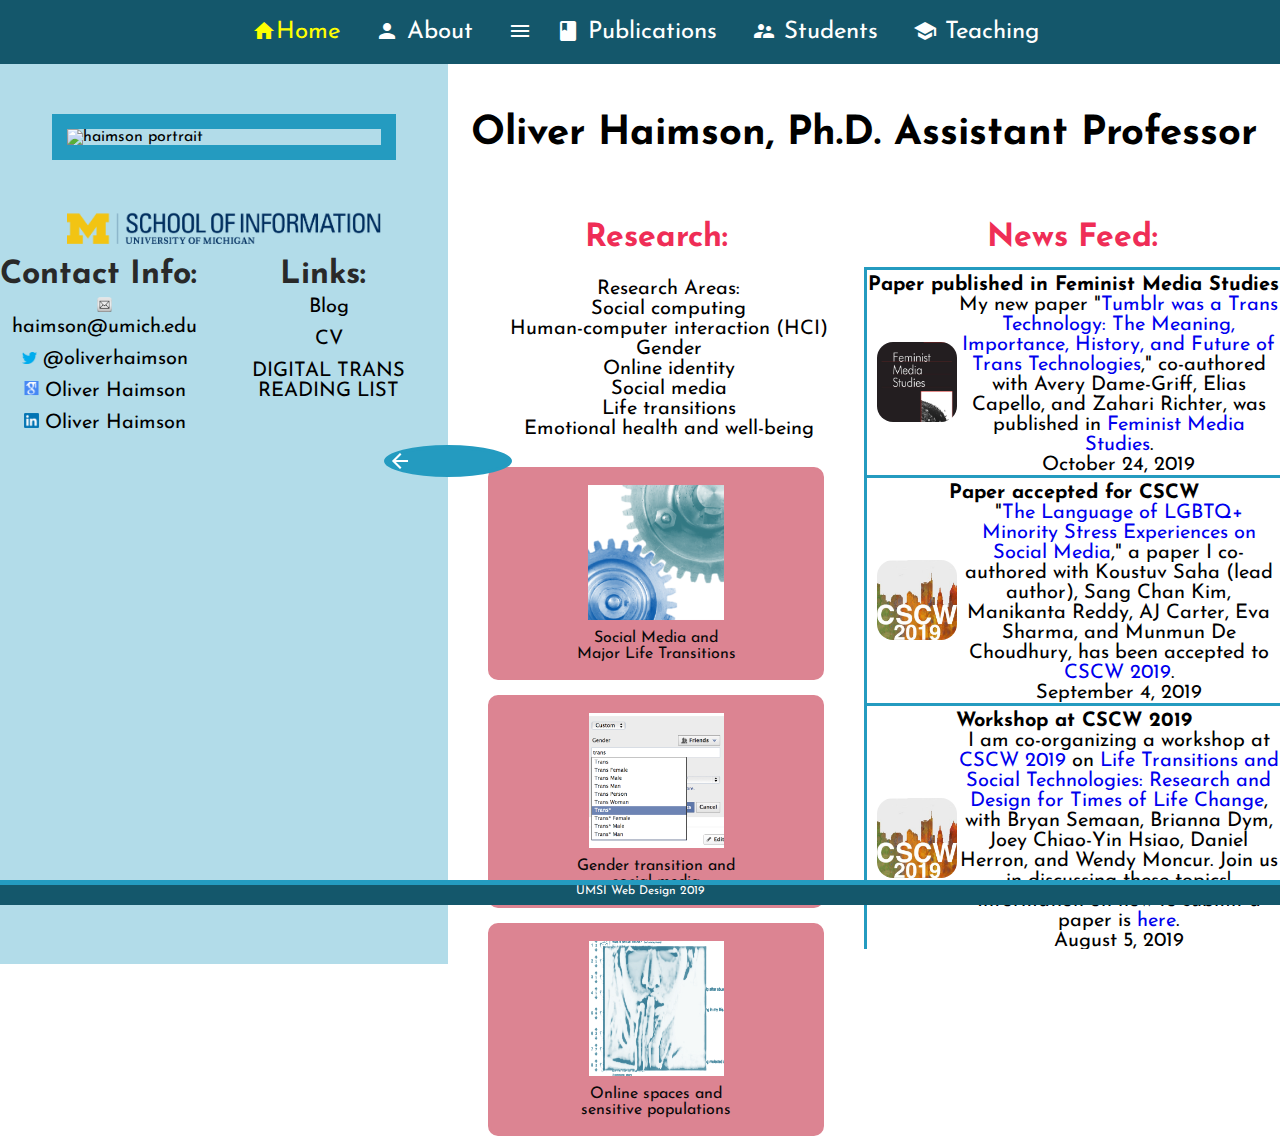
==== commit 15d21711: "fixing contrast errors under WAVE" ====
--- a/index.html
+++ b/index.html
@@ -453,7 +453,7 @@
 				</div>
 				
 				
-				<h4><a href="digitaltrans.html" target="_blank">Digital trans reading list!</a></h4>
+				<h4>Digital trans reading list!</h4>
 				<div class="textdiv">
 				<table><tbody><tr><td ><img alt="Machinery logo"  src="images/transitionmachinery.png" ></td><td > 
 				In the past few years as I’ve been working on my PhD research about gender transition 
--- a/css/style.css
+++ b/css/style.css
@@ -20,7 +20,7 @@
 	position:fixed;
 	width:100vw;
 	top:0;
-	background: #249BC0;
+	background:  #14576B;
 	z-index:2;
   }
 
@@ -64,7 +64,7 @@
 		overflow: auto;
 		width:100vw;
 		top:0;
-		background: #249BC0;
+		background: #14576B;
 		z-index:2;
 	}
 	
@@ -99,8 +99,9 @@
 	
 	
 .skip a{
-  background: white;
+  color:#FFFFFF;
   left: 0;
+  background-color: #292929;
   padding: 6px;
   position:relative; 
   top:40px;      
@@ -242,7 +243,7 @@
 	text-align:center;
 	margin-top:15px;
 	font-size:200%;
-	color:white;
+	color:#292929;
 }
 .rn{
 	padding:1vw;
@@ -322,13 +323,13 @@
 	max-height:15vh;
 }
 .ra-card{
-	border: #D67183 solid;
+	border: #DC8492 solid;
 	border-radius:10px;
 	margin:15px auto;
 	padding:5px;
 	width:100%;
 	max-width:25vw;
-	background-color:#D67183;
+	background-color:#DC8492;
 	display:flex;
 	flex-direction:column-reverse;
 	align-items:center;
@@ -337,7 +338,7 @@
 	background-color:#249BC0;
 }
 .ra-card p{
-	color:white;
+	color:#080808;
 	width:50%;
 	padding:10px;
 }
@@ -350,8 +351,9 @@
 }
 
 footer p{
-	background-color: #249BC0;
+	background-color: #14576B;
 	border:none;
+	color:white;
 }
 h1 {
 	width:100%;
@@ -531,7 +533,8 @@
 		font-family: 'Josefin Sans', sans-serif;
 	}
 	.skip a{
-	  background: white;
+	color:#FFFFFF;
+	background-color: #292929;
 	  left: 0;
 	  padding: 6px;
 	  position:relative; 
@@ -546,6 +549,9 @@
 	.skip a:focus{
 		top:80px;
 		
+	}
+	.about-text a{
+		color: #14576C;
 	}
 	*:focus{
 		border:none;
@@ -564,7 +570,7 @@
 		width:100vw;
 		top:0;
 		left:0;
-		background: #249BC0;
+		background: #14576B;
 		z-index:2;
 		height:auto;
 	}
@@ -704,6 +710,7 @@
 		padding:0;
 		color:#D67183;
 		text-align:center;
+		border:none;
 	}
 	.research{
 		position:relative;
@@ -721,13 +728,20 @@
 		
 	}
 	.textdiv{
-		background-color: #D67183;
-		border: #D67183 solid;
+		width:90%;
+		margin:auto;
+		background-color: #DC8492;
+		border: #DC8492 solid 0px;
 		border-radius:10px;
+
 	}
 	.newslist{
 		height:80vh;
 		overflow-x: hidden;
+		border:none;
+	}
+	.newslist h4{
+		border:none;
 	}
 	
 	.flex-cont{
@@ -740,6 +754,9 @@
 		display:flex;
 		
 	}
+	a{
+		color:white;
+	}
 	ul{
 		font-size:20px;
 		padding:1vw;
@@ -753,13 +770,13 @@
 		max-height:15vh;
 	}
 	.ra-card{
-		border: #D67183 solid;
+		border: #DC8492 solid;
 		border-radius:10px;
 		margin:15px auto;
 		padding:5px;
 		width:100%;
 		max-width:90vw;
-		background-color:#D67183;
+		background-color:#DC8492;
 		display:flex;
 		flex-direction:column-reverse;
 		align-items:center;
@@ -768,11 +785,14 @@
 		background-color:red;
 	}
 	.ra-card p{
-		color:white;
+		color:#080808;
 		width:90%;
 		padding:10px;
 	}
-	
+	td > a{
+		color: #080808;
+		background-color:#DF90A4;
+	}
 	
 	label {
 		display:block;
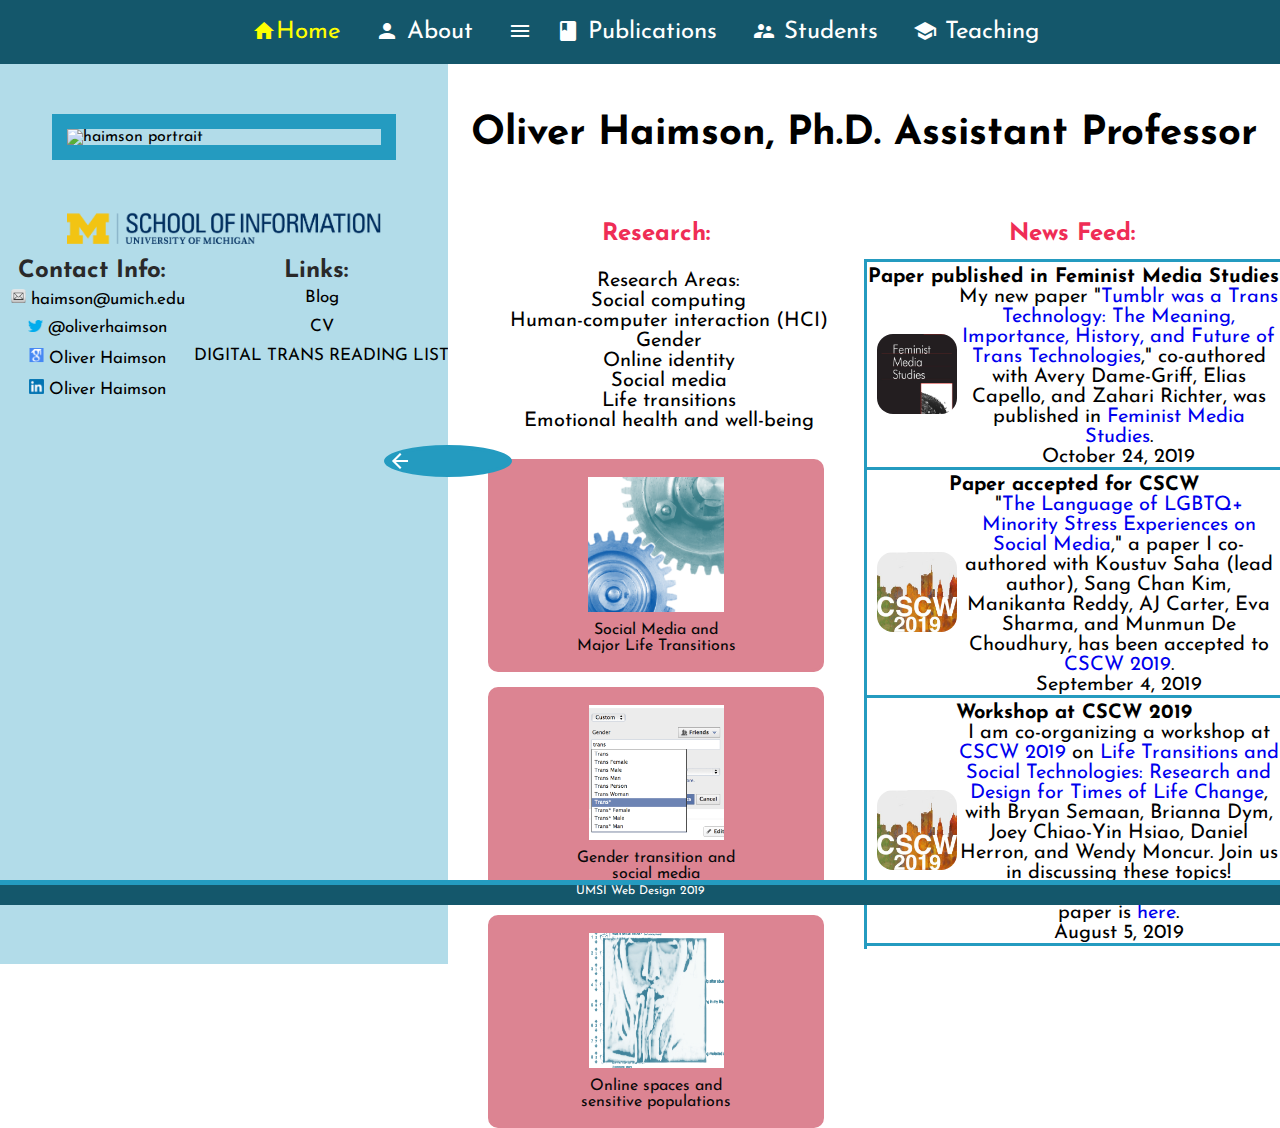
==== commit 1f509459: "delete tab index" ====
--- a/index.html
+++ b/index.html
@@ -27,13 +27,13 @@
           <a id="navcont" href="students.html"><i class="material-icons">supervisor_account</i> Students</a>
 		  <a id="navteach" href="teaching.html"><i class="material-icons">school</i> Teaching</a>
 		</div>
-		  <a href="javascript:void(0);" class="icon" onclick="myFunc()">
+		  <a href="javascript:void(0);" class="icon" aria-label="hamburger styled icon"onclick="myFunc()">
 			<i class="fa fa-bars"></i>
 		  </a>
 	</div>
 	</header>
 	<div class="container">
-	<a href="javascript:myFunction();"> <i id="arrow" class="material-icons">arrow_back_ios</i></a>
+	<a href="javascript:myFunction();"> <i id="arrow" class="material-icons" aria-label="arrow">arrow_back_ios</i></a>
 	<div id="side" class="side">
 	
 	<img   class="haimson" src="images/haimson.jpg" alt="haimson portrait">
--- a/css/style.css
+++ b/css/style.css
@@ -128,7 +128,7 @@
 
 .links a{
 	padding:6px;
-	font-size:20px;
+	font-size:17px;
 	color:black;
 	width:100%;
 	display:block;
@@ -242,7 +242,7 @@
 h2{
 	text-align:center;
 	margin-top:15px;
-	font-size:200%;
+	font-size:150%;
 	color:#292929;
 }
 .rn{
@@ -422,10 +422,7 @@
 	padding-top:20px;
 	color:#EF2D56;
 }
-.teaching a{
-	color:#00b8d4;
-	
-}
+	
 .stud-flex{
 	position:relative;
 	display:flex;
@@ -450,7 +447,7 @@
 	box-shadow: 0 4px 8px 0 rgba(0,0,0,0.7);
   transition: 0.3s;
   max-width:20%;
-  background-color:#d67183;
+  background-color:#9F2D40;
   color:white;
   margin:10px;
 }
@@ -479,7 +476,7 @@
 }
 .collapsible {
 	margin-top:5px;
-  background-color: #EF2D56;
+  background-color: #A70C2D;
   color: white;
   cursor: pointer;
   padding: 18px;
@@ -514,11 +511,24 @@
 		
 	}
 
-
-
-
-
-
+.teaching > a{
+		color:#14576C;
+}
+.intro > a {
+	color:#14576C;
+}
+.about-text > a{
+	color: #14576C;
+}
+.teaching > a{
+	color:#14576C;
+}
+p > a {
+	color:#14576C;
+}
+#text > a{
+	color:#14576C;
+}
 @media screen and (max-width: 760px) {
 	body {
 		position:relative;
@@ -532,6 +542,7 @@
 	*{
 		font-family: 'Josefin Sans', sans-serif;
 	}
+
 	.skip a{
 	color:#FFFFFF;
 	background-color: #292929;
@@ -550,18 +561,22 @@
 		top:80px;
 		
 	}
-	.about-text a{
+	.about-text > a{
 		color: #14576C;
+	}
+	.teaching > a{
+		color:#14576C;
 	}
 	*:focus{
 		border:none;
 		z-index:5;
 	}
+	p > a{
+		color:#14576C;
+	}
 	a i:focus{
 		color:yellow;
 	}
-
-
 	.nav {
 		text-align: center;
 		margin:0;
@@ -699,7 +714,6 @@
 		max-height:20%;
 	}
 	
-	
 	h2{
 		text-align:center;
 		margin-top:15px;
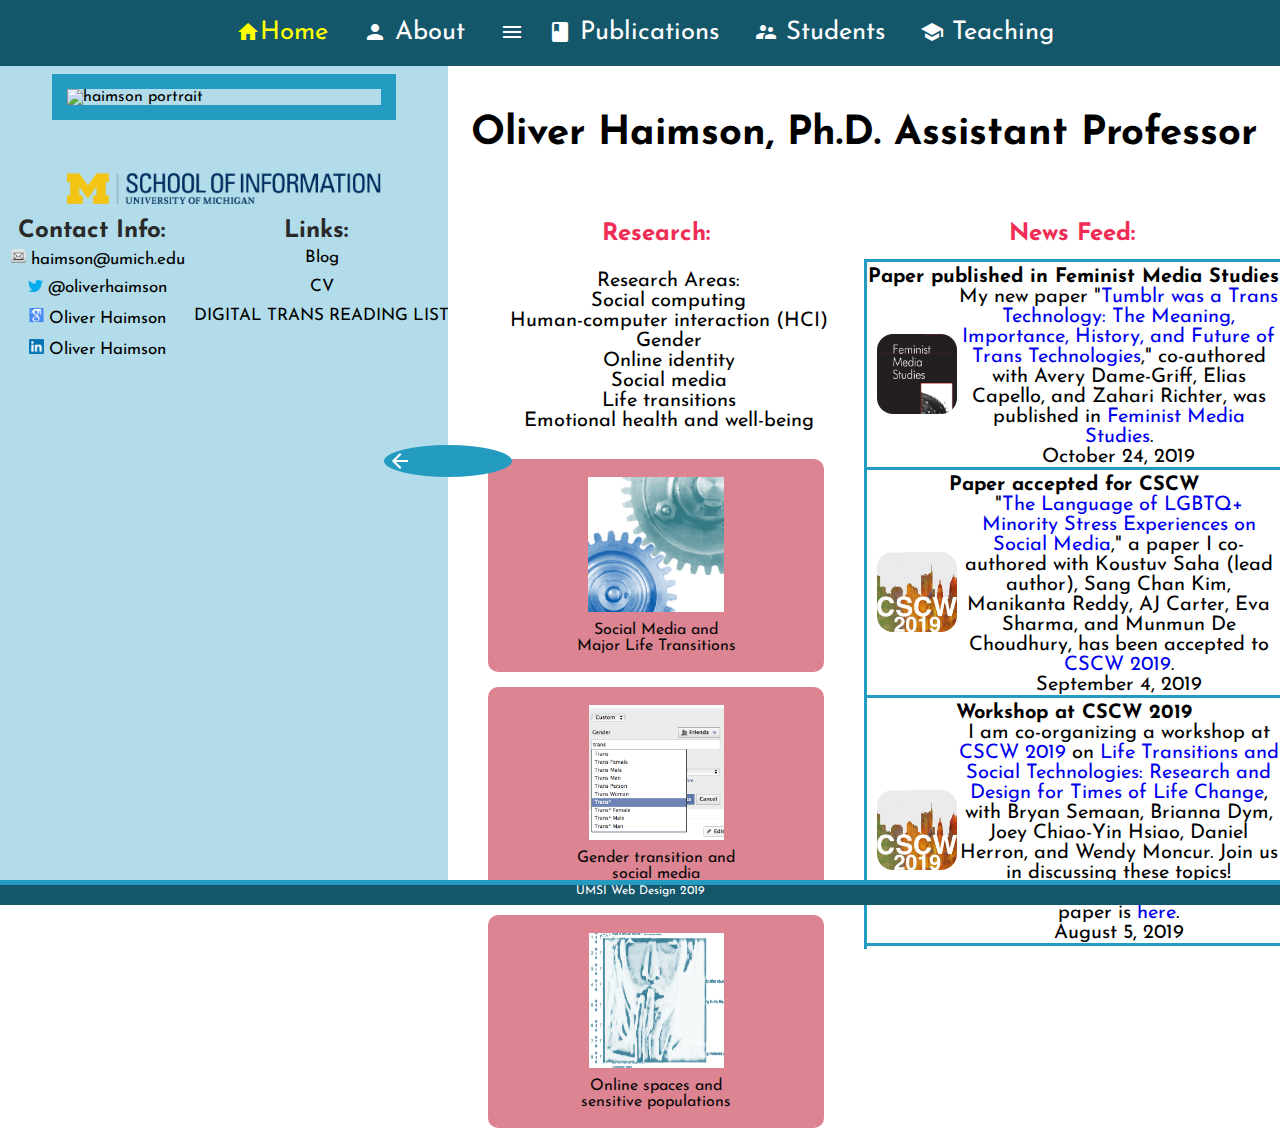
==== commit a14b1bb5: "few changes for W3" ====
--- a/index.html
+++ b/index.html
@@ -27,7 +27,7 @@
           <a id="navcont" href="students.html"><i class="material-icons">supervisor_account</i> Students</a>
 		  <a id="navteach" href="teaching.html"><i class="material-icons">school</i> Teaching</a>
 		</div>
-		  <a href="javascript:void(0);" class="icon" aria-label="hamburger styled icon"onclick="myFunc()">
+		  <a href="javascript:void(0);" class="icon" aria-label="hamburger styled icon" onclick="myFunc()">
 			<i class="fa fa-bars"></i>
 		  </a>
 	</div>
--- a/css/style.css
+++ b/css/style.css
@@ -61,7 +61,7 @@
 		padding:5px;
 		margin:0;
 		position:fixed;
-		overflow: auto;
+		overflow:hide;
 		width:100vw;
 		top:0;
 		background: #14576B;
@@ -75,7 +75,7 @@
 		color: white;
 		padding: 15px;
 		text-decoration: none;
-		font-size: 24px;
+		font-size: 2vw;
 	  
 	}
 	
@@ -171,7 +171,7 @@
 	left:0;
 	position:fixed;
 	width:35vw;
-	height:100vh;
+	height:calc(100vh - 64px);
 	background-color:#B2DCE9;
 	overflow:auto;
 }
@@ -222,9 +222,9 @@
 	align-items:center;
 	margin-left:auto;
 	margin-right:auto;
-	margin-top:50px;
+	margin-top:10px;
 	max-width:70%;
-	max-height:50%;
+	max-height:45%;
 	border: 15px solid #249BC0;
 	
 }
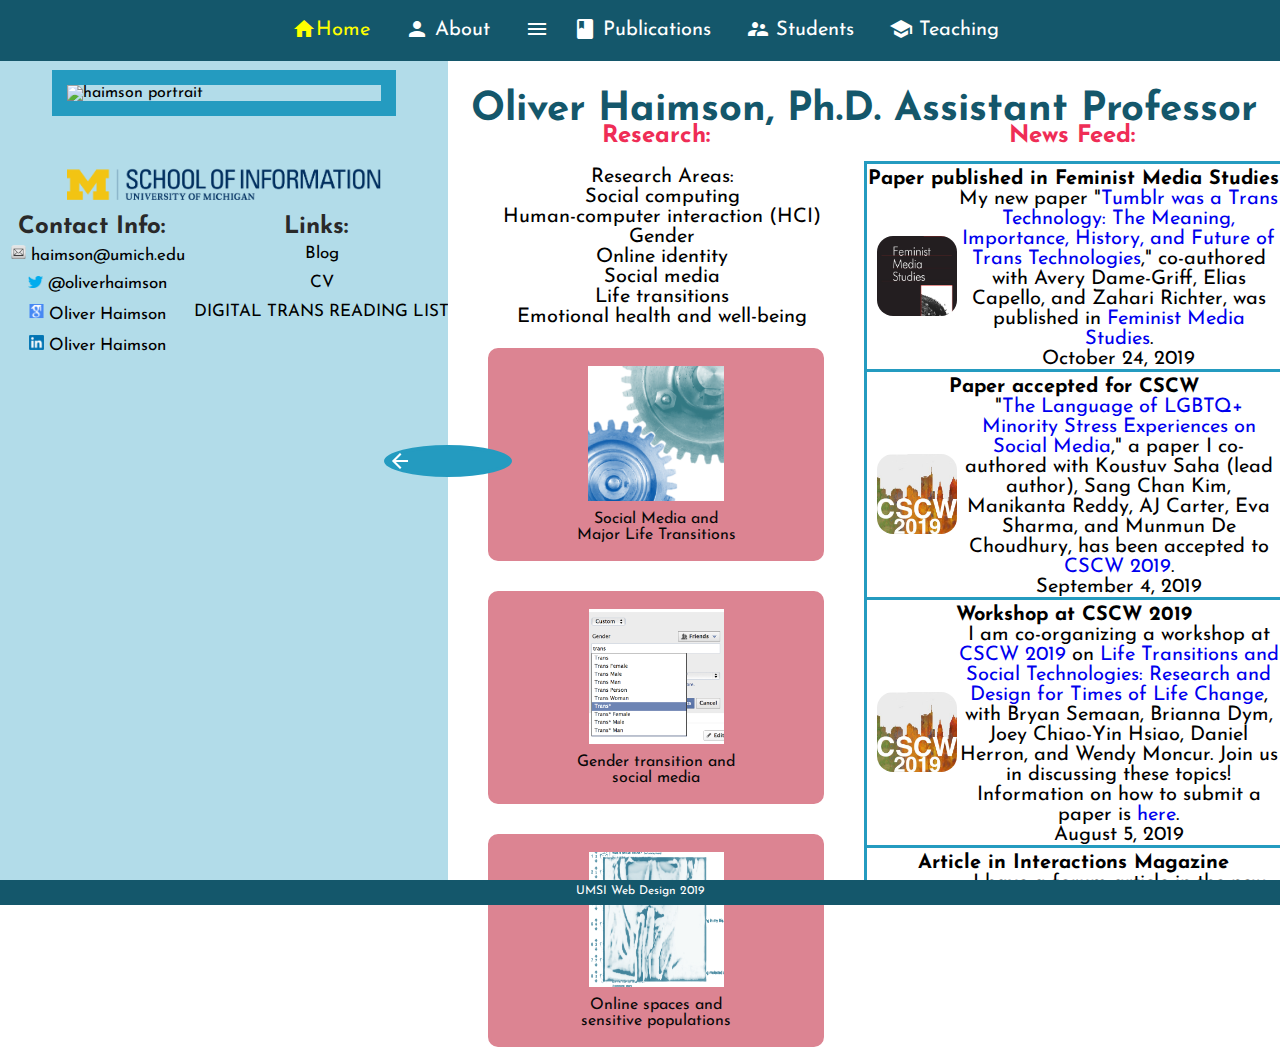
==== commit 4de5671e: "EDit" ====
--- a/index.html
+++ b/index.html
@@ -57,7 +57,7 @@
 	</div>
 	
 	<div id="main" class="main">
-	<h1>Oliver Haimson, Ph.D. Assistant Professor</h1>
+	<div class="maintitle" ><h1>Oliver Haimson, Ph.D. Assistant Professor</h1></div>
 	<div class="flex-cont">
 	<div class="research">
 	<h2 class="rn">Research:</h2>
--- a/css/style.css
+++ b/css/style.css
@@ -75,7 +75,7 @@
 		color: white;
 		padding: 15px;
 		text-decoration: none;
-		font-size: 2vw;
+		font-size:20px;
 	  
 	}
 	
@@ -167,7 +167,7 @@
 	display:flex;
 }
 .side{
-	top:64px;
+	top:60px;
 	left:0;
 	position:fixed;
 	width:35vw;
@@ -209,10 +209,11 @@
 }
 .main{
 	position:absolute;
-	display:block;
-	top:64px;
+	
+	top:60px;
 	left:35vw;
 	width:65vw;
+	height:calc(100vh - 60px);
 	position:absolute;
 	background-color:white;
 }
@@ -251,23 +252,26 @@
 	text-align:center;
 }
 .flex-cont{
-	top:80px;
 	width:100%;
-	padding-top: 50px;
-	height:calc(100vh - 145px);
+	padding-top:4vh;
+	height:calc(100vh - 60px - 4vh);
 	text-align:center;
-	position:absolute;
+	position:relative;
 	display:flex;
 	justify-content:center;
 }
+
 .research{
+	position:relative;
 width:100%;
+display:flex;
+flex-direction:column;
 }
 .news{
+	position:relative;
 	width:100%;
 	height:100%;
 	overflow: hidden;
-	#border:red solid;
 
 }
 .textdiv{
@@ -311,7 +315,7 @@
 
 ul{
 	font-size:20px;
-	padding:1vw;
+	padding:.5vw;
 	width:100%;
 	list-style:none;
 }
@@ -357,11 +361,10 @@
 }
 h1 {
 	width:100%;
-	top:50px;
+	top:30px;
 	position:absolute;
 	font-size:250%;
-	font
-    color:#249BC0;
+    color:#14576B;
 	text-align:center;
 }
 .textdiv, br{
@@ -375,7 +378,7 @@
 	height:20px;
 	position:fixed;
 	width:100vw;
-	background-color:#249BC0;
+	background-color:#14576B;
 }
 footer p{
 	font-size:12px;
@@ -511,24 +514,24 @@
 		
 	}
 
-.teaching > a{
+/* .teaching > a{
 		color:#14576C;
-}
-.intro > a {
+} */
+/* .intro > a {
 	color:#14576C;
 }
 .about-text > a{
 	color: #14576C;
-}
-.teaching > a{
+} */
+/* .teaching > a{
 	color:#14576C;
-}
-p > a {
+} */
+/* p > a {
 	color:#14576C;
 }
 #text > a{
 	color:#14576C;
-}
+} */
 @media screen and (max-width: 760px) {
 	body {
 		position:relative;
@@ -564,9 +567,9 @@
 	.about-text > a{
 		color: #14576C;
 	}
-	.teaching > a{
+	/* .teaching > a{
 		color:#14576C;
-	}
+	} */
 	*:focus{
 		border:none;
 		z-index:5;
@@ -604,7 +607,7 @@
 	}
 
 	.nav a.active{
-	  background-color: #249BC0;
+	  background-color: #14576B;
 	  color: white;
 	  font-size:27px;
 	  text-align:center;
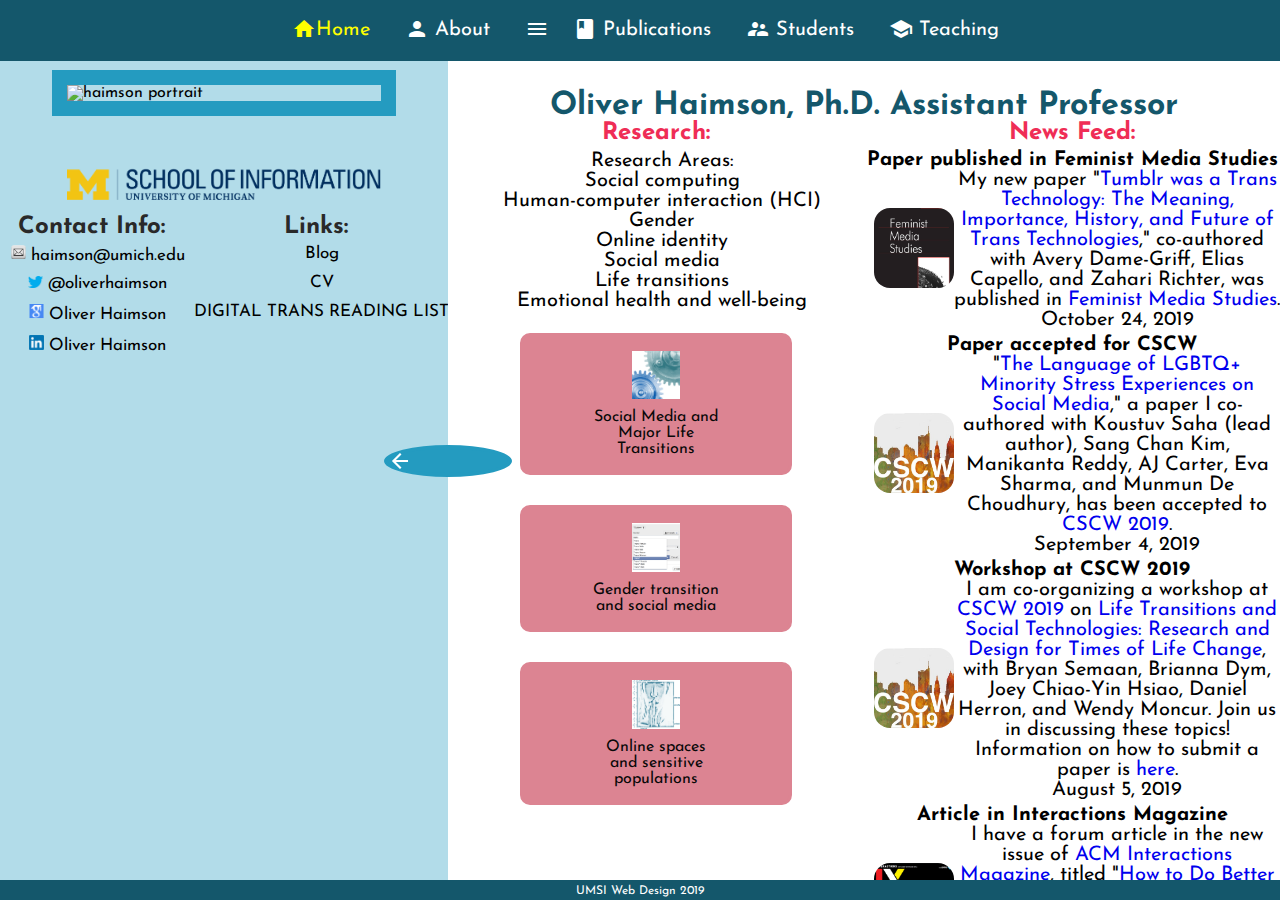
==== commit b2540bb9: "Edit" ====
--- a/index.html
+++ b/index.html
@@ -1240,19 +1240,6 @@
 				</td></tr></tbody></table>
 				</div>
 				
-				<h4>Survey deployment</h4>
-				<div class="textdiv">
-				<table><tbody><tr><td ><img alt="alttext"  src="images/transthumb.png" ></td><td >
-				I am looking for people to participate in a research study about gender transition 
-				on social networking sites. Are you a transgender or gender non-conforming person 
-				who has experienced transitioning on a social networking site like Facebook? If so, 
-				please consider sharing your experiences by taking an <a href="https://www.surveymonkey.com/s/transSNS">online survey</a>.
-				Please share with people in your network who may be willing to help out with this 
-				research. Thanks! <a href="https://www.surveymonkey.com/s/transSNS">https://www.surveymonkey.com/s/transSNS</a>
-				
-				<div class="dateText">April 17, 2014</div> 
-				</td></tr></tbody></table>
-				</div>
 				
 				<h4>NSF GRFP Honorable Mention</h4>
 				<div class="textdiv">
--- a/css/style.css
+++ b/css/style.css
@@ -104,9 +104,8 @@
   background-color: #292929;
   padding: 6px;
   position:relative; 
-  top:40px;      
-  -webkit-transition: top 1s ease-out;
-  transition: top 1s ease-out;
+  text-decoration:none;
+  top:80px;      
   z-index: 5;
 }
 .skip{
@@ -119,7 +118,6 @@
 *:focus{
 	outline-color:yellow;
 	outline-width: 1px;
-	border:2px solid yellow;
 	z-index:5;
 }
 a i:focus{
@@ -247,7 +245,7 @@
 	color:#292929;
 }
 .rn{
-	padding:1vw;
+	padding-top:10px;
 	color:#EF2D56;
 	text-align:center;
 }
@@ -264,7 +262,9 @@
 .research{
 	position:relative;
 width:100%;
+height: 100%;
 display:flex;
+overflow: hidden;
 flex-direction:column;
 }
 .news{
@@ -277,8 +277,6 @@
 .textdiv{
 	width:auto;
 	height:auto;
-	#background-color: #D67183;
-	#border: #D67183 solid;
 	font-size:20px;
 }
 .textdiv td{
@@ -296,19 +294,15 @@
 }
 
 .newslist{
-	
-	border-left:#249BC0 solid;
-	border-right:#249BC0 solid;
+
 	width:100%;
-	height:90vh;
-	overflow-x: hidden;
+	height:100%;
+	overflow-x:auto;
 	overflow-y:scroll;
 }
 .news h4{
 	width:auto;
 	padding-top:5px;
-	border-top:#249BC0 solid;
-	border-right:#249BC0 solid;
 	font-size:20px;
 }
 
@@ -322,17 +316,19 @@
 
 .ra-card img{
 	margin-top:10px;
-	width:auto;
-	height:auto;
-	max-height:15vh;
+	width: 19%;
+	height: auto;
+	
 }
 .ra-card{
 	border: #DC8492 solid;
 	border-radius:10px;
 	margin:15px auto;
 	padding:5px;
-	width:100%;
-	max-width:25vw;
+	width:80%;
+	height: auto;
+	max-width:20vw;
+	max-height: 100%;
 	background-color:#DC8492;
 	display:flex;
 	flex-direction:column-reverse;
@@ -363,12 +359,11 @@
 	width:100%;
 	top:30px;
 	position:absolute;
-	font-size:250%;
+	font-size:200%;
     color:#14576B;
 	text-align:center;
 }
 .textdiv, br{
-	border-right:#249BC0 solid;
 	
 }
 footer{
@@ -387,7 +382,7 @@
 	top:25%;
 }
 .about-text{
-	margin:10px;
+	margin:20px;
 	font-size:20px;
 }
 .about-text p{
@@ -418,12 +413,17 @@
 	flex-direction: column;
 }
 .teaching{
+	position: relative;
+	top:40px;
 	font-size:20px;
 }
 .teaching h4{
 	font-size:30px;
 	padding-top:20px;
 	color:#EF2D56;
+}
+#researchTable3{
+	margin:10px;
 }
 	
 .stud-flex{
@@ -442,6 +442,10 @@
 	
 }
 .student-flex .intro{
+	position: relative;
+	top:10px;
+	padding-top:5px;
+    border-top:#9F2D40 solid;
 	padding-left:5%;
 	padding-right:5%;
 	font-size:20px;
@@ -468,7 +472,7 @@
 	padding-top:10px;
 }
 .pubs{
-top:114px;
+top:100px;
 display:flex;
 flex-direction:column;
 		align-items:center;
@@ -498,15 +502,24 @@
   padding:10 18px;
   display: none;
   overflow: hidden;
-  
   background-color: #f1f1f1;
 }
 .content .textdiv{
 	padding:10px;
+	width: 100%;
+	margin:0;
+}
+.content .textdiv tr{
 	border-bottom:#EF2D56 solid;
-	border-left:#EF2D56 solid;
-	border-right:#EF2D56 solid;
-	
+	border-width: 2px;
+}
+.content .textdiv td:first-child{
+	width:50px;
+}
+.content img{
+	height:10vw;
+	max-height:200px;
+	padding:10px;
 }
 .news img{
 		width:auto; 
